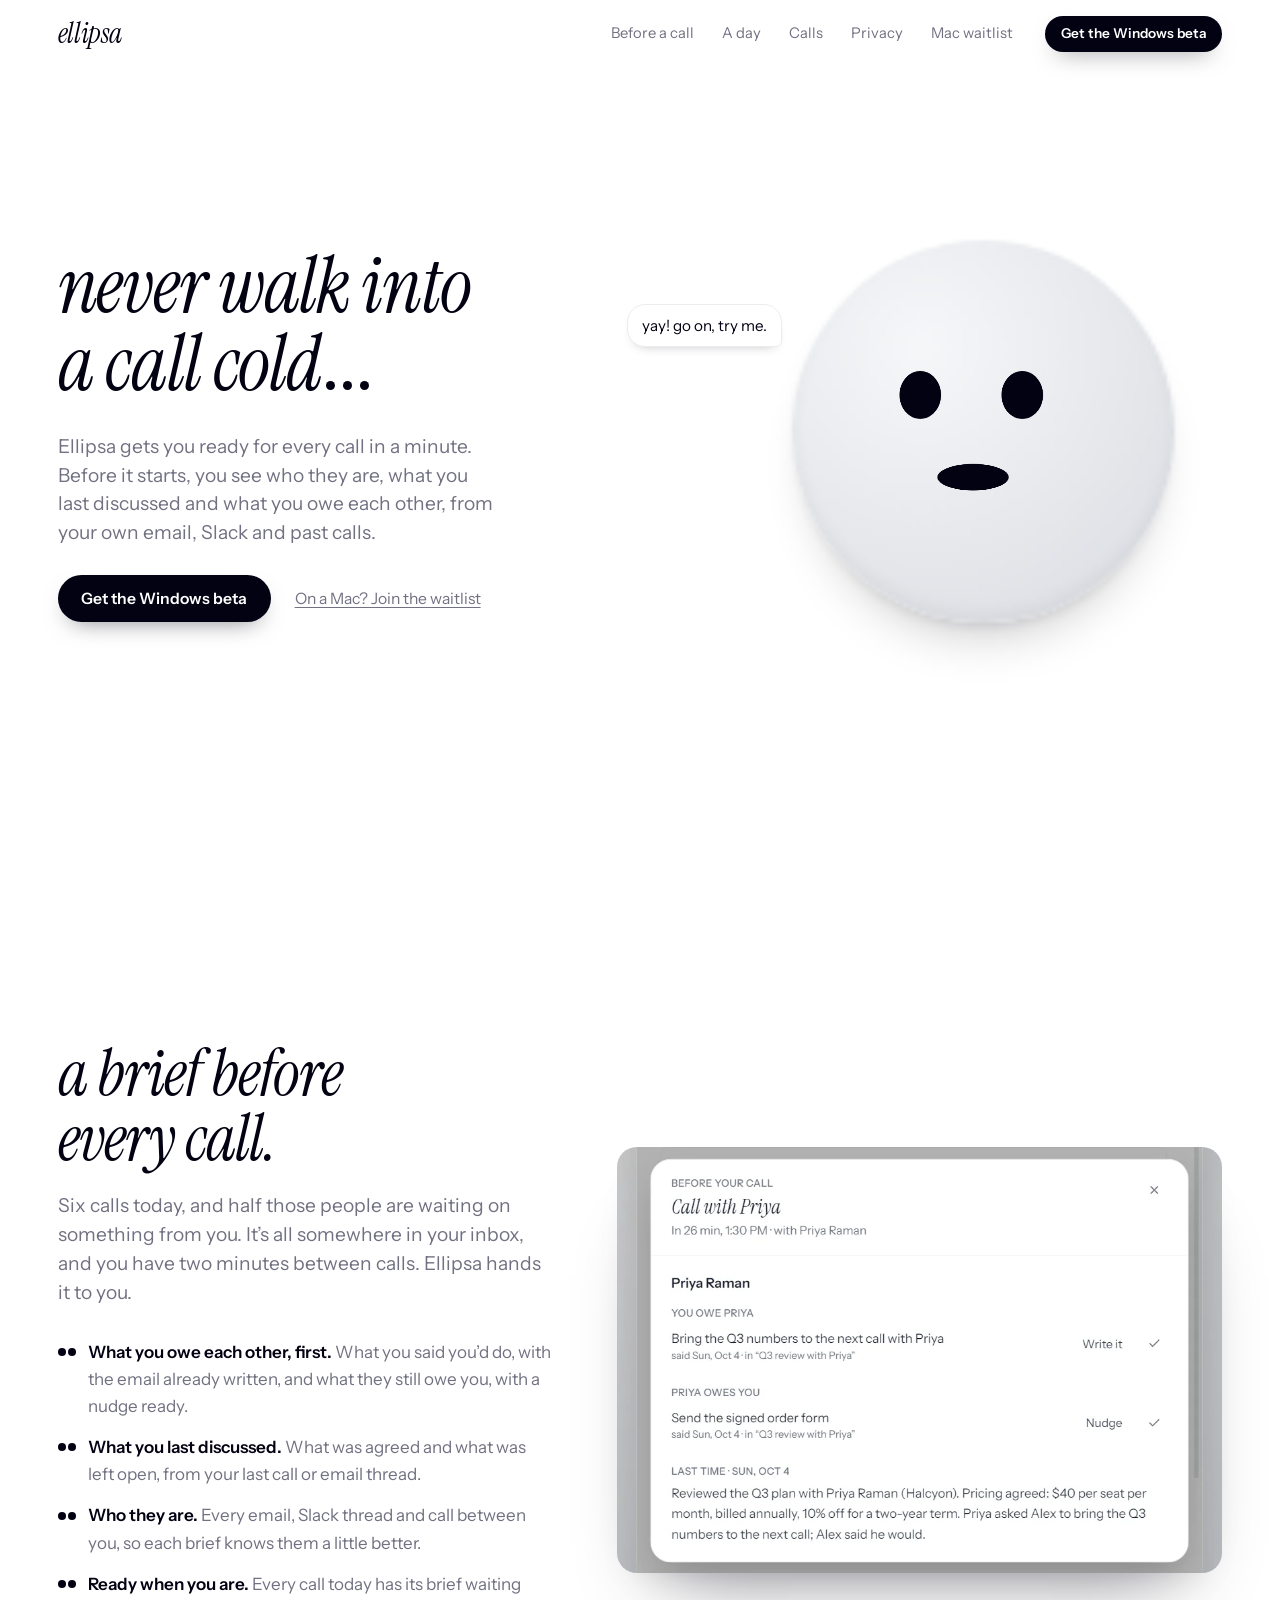
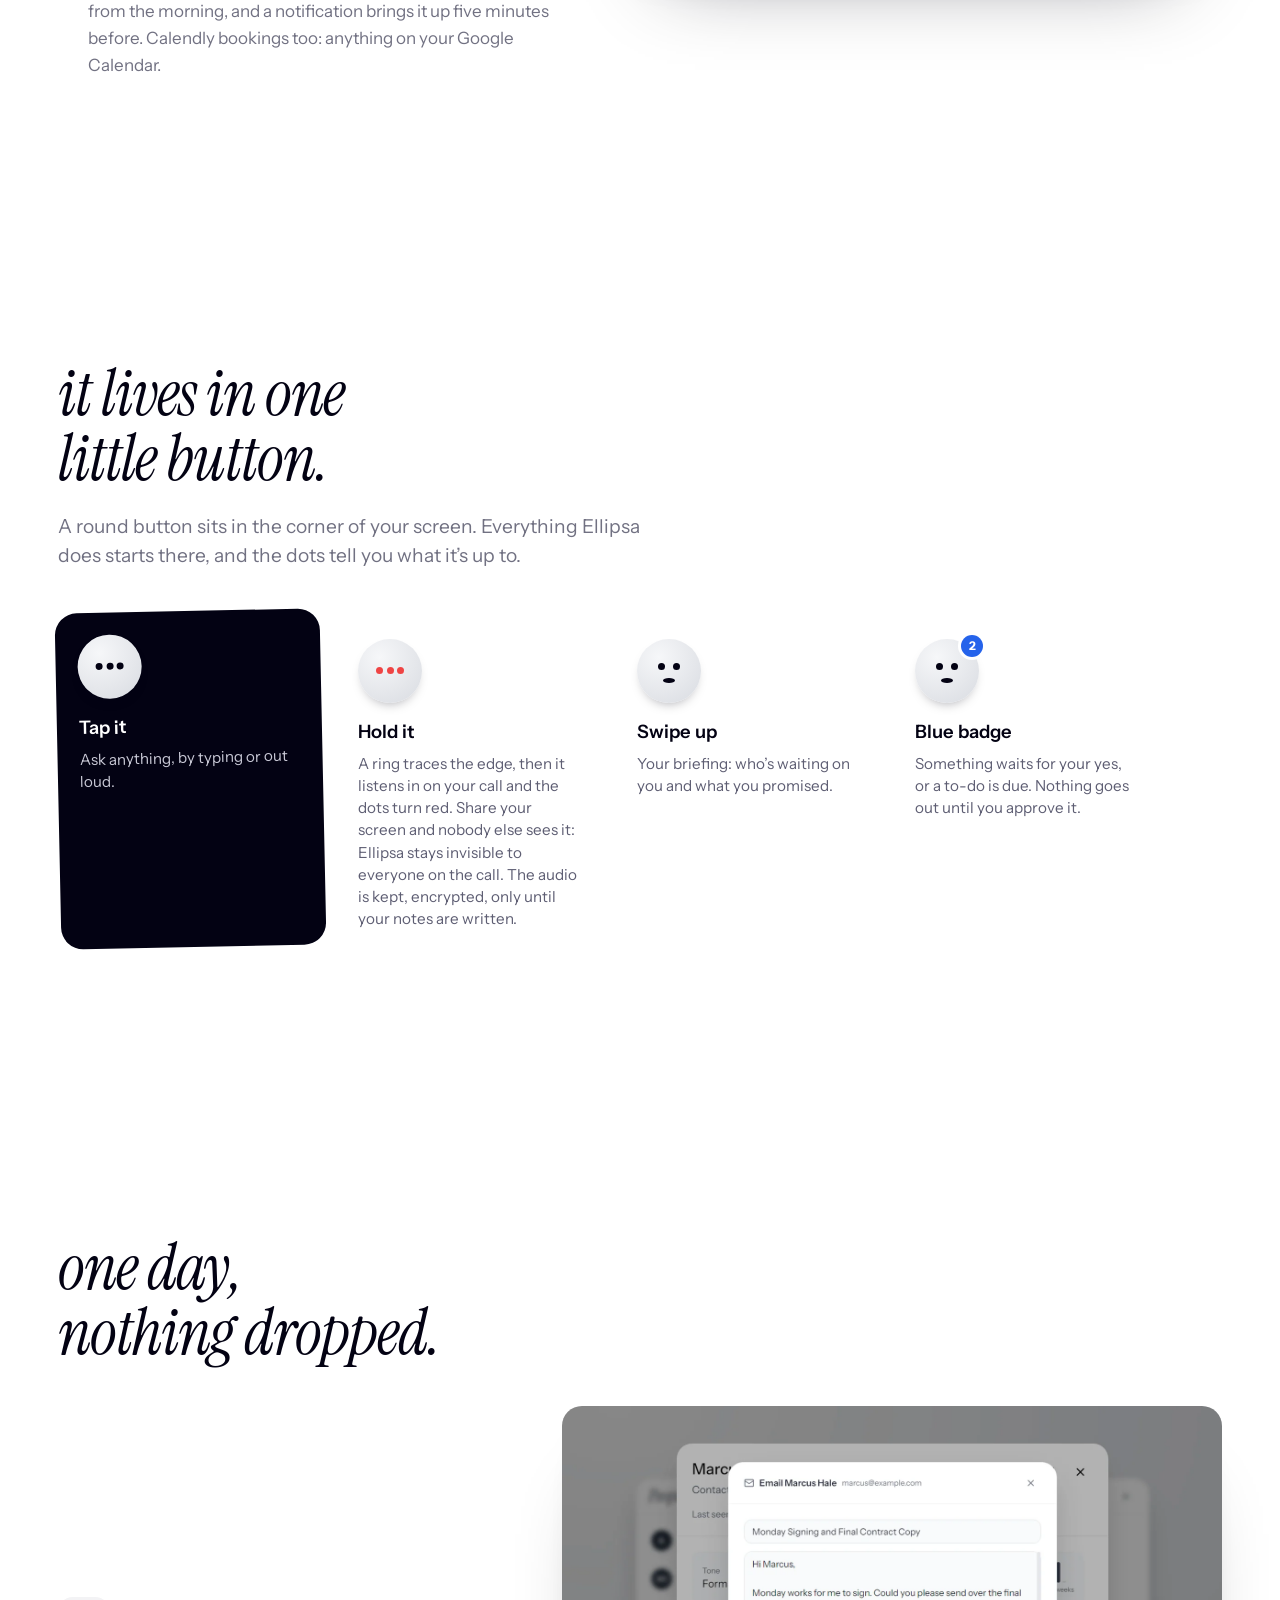
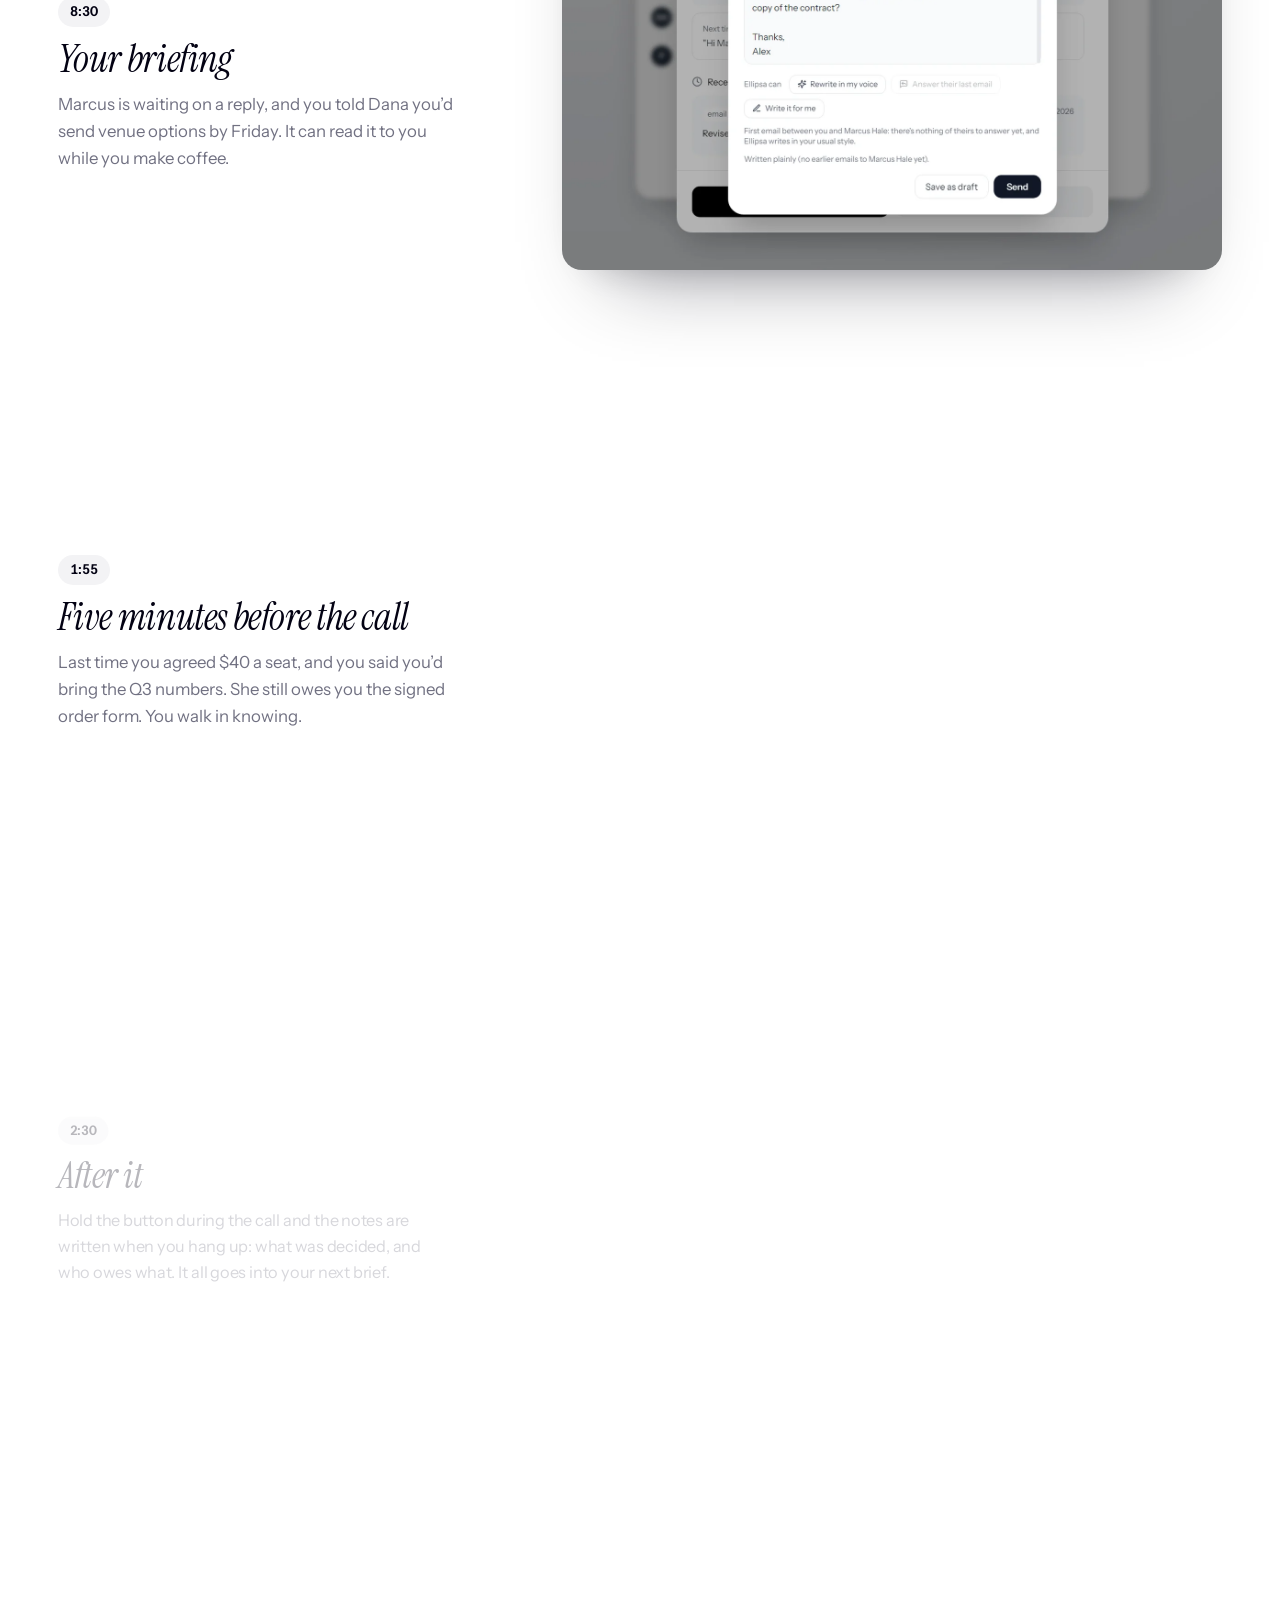
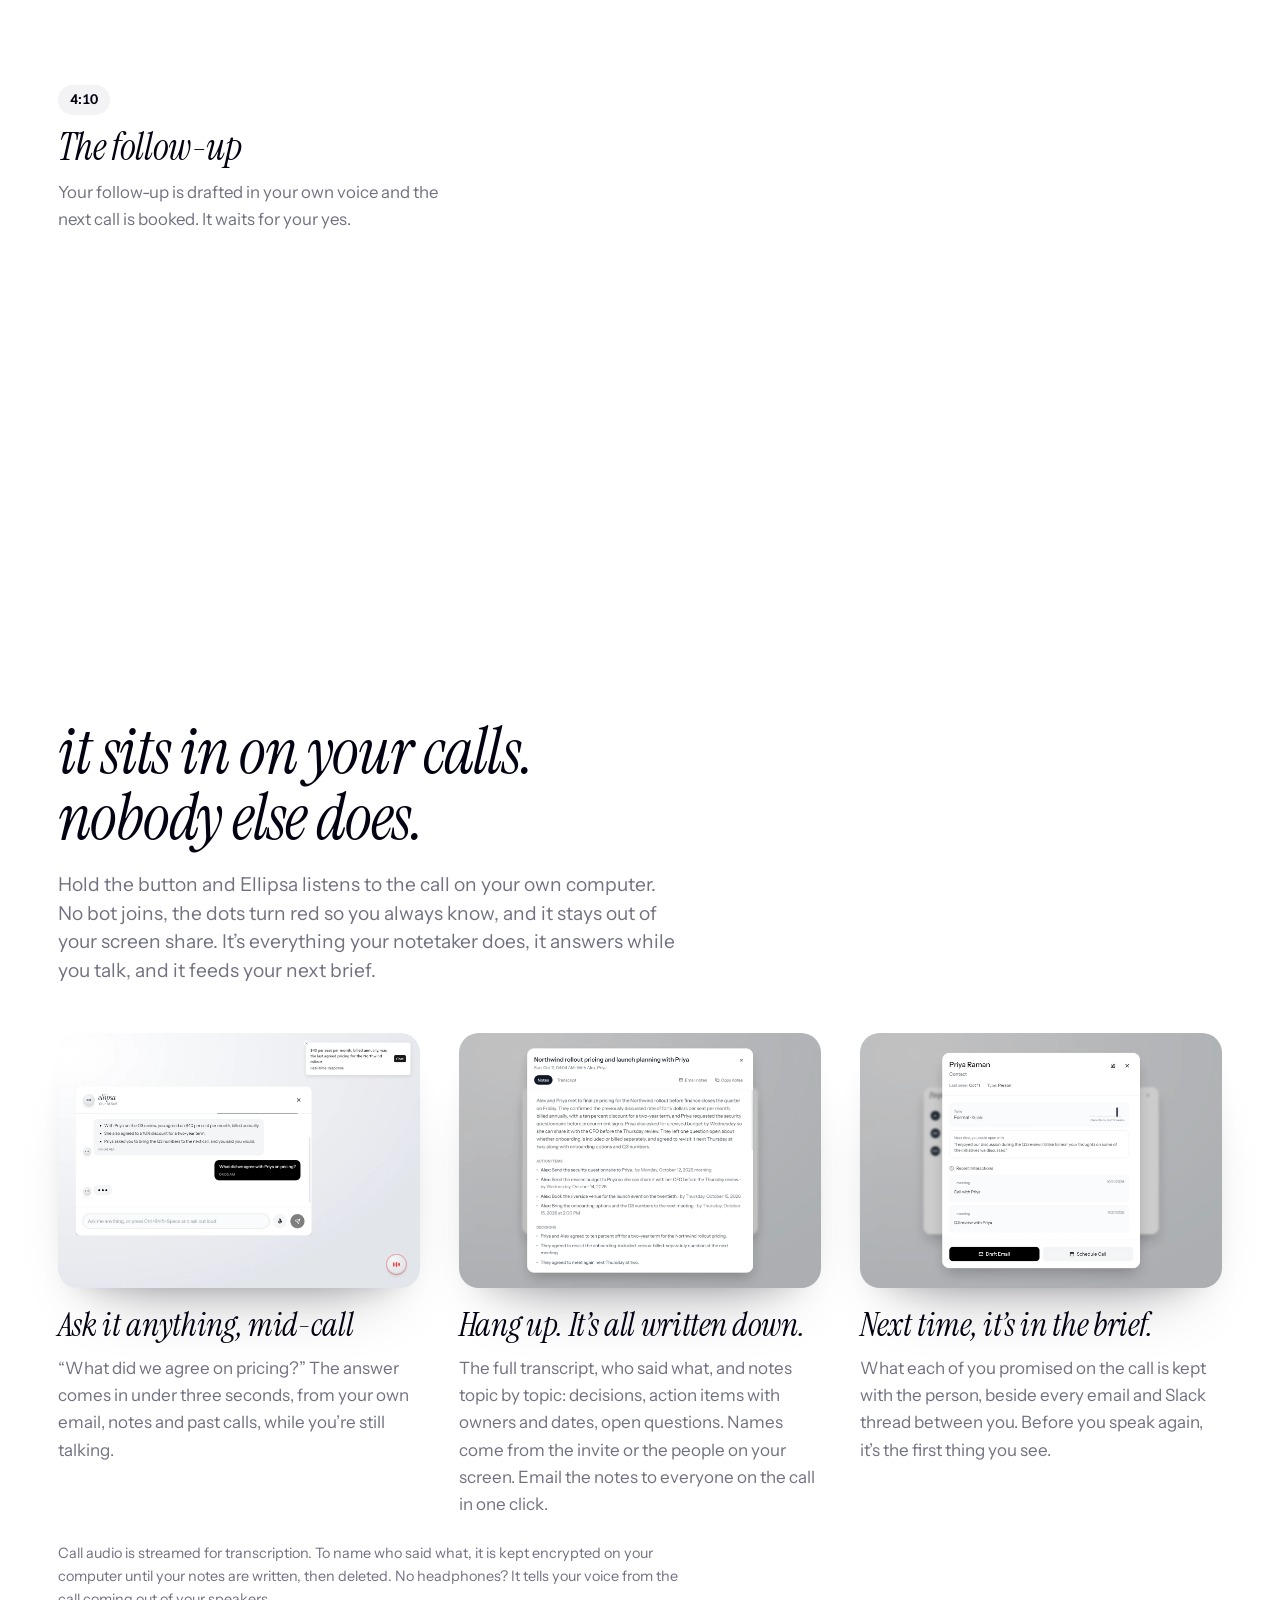
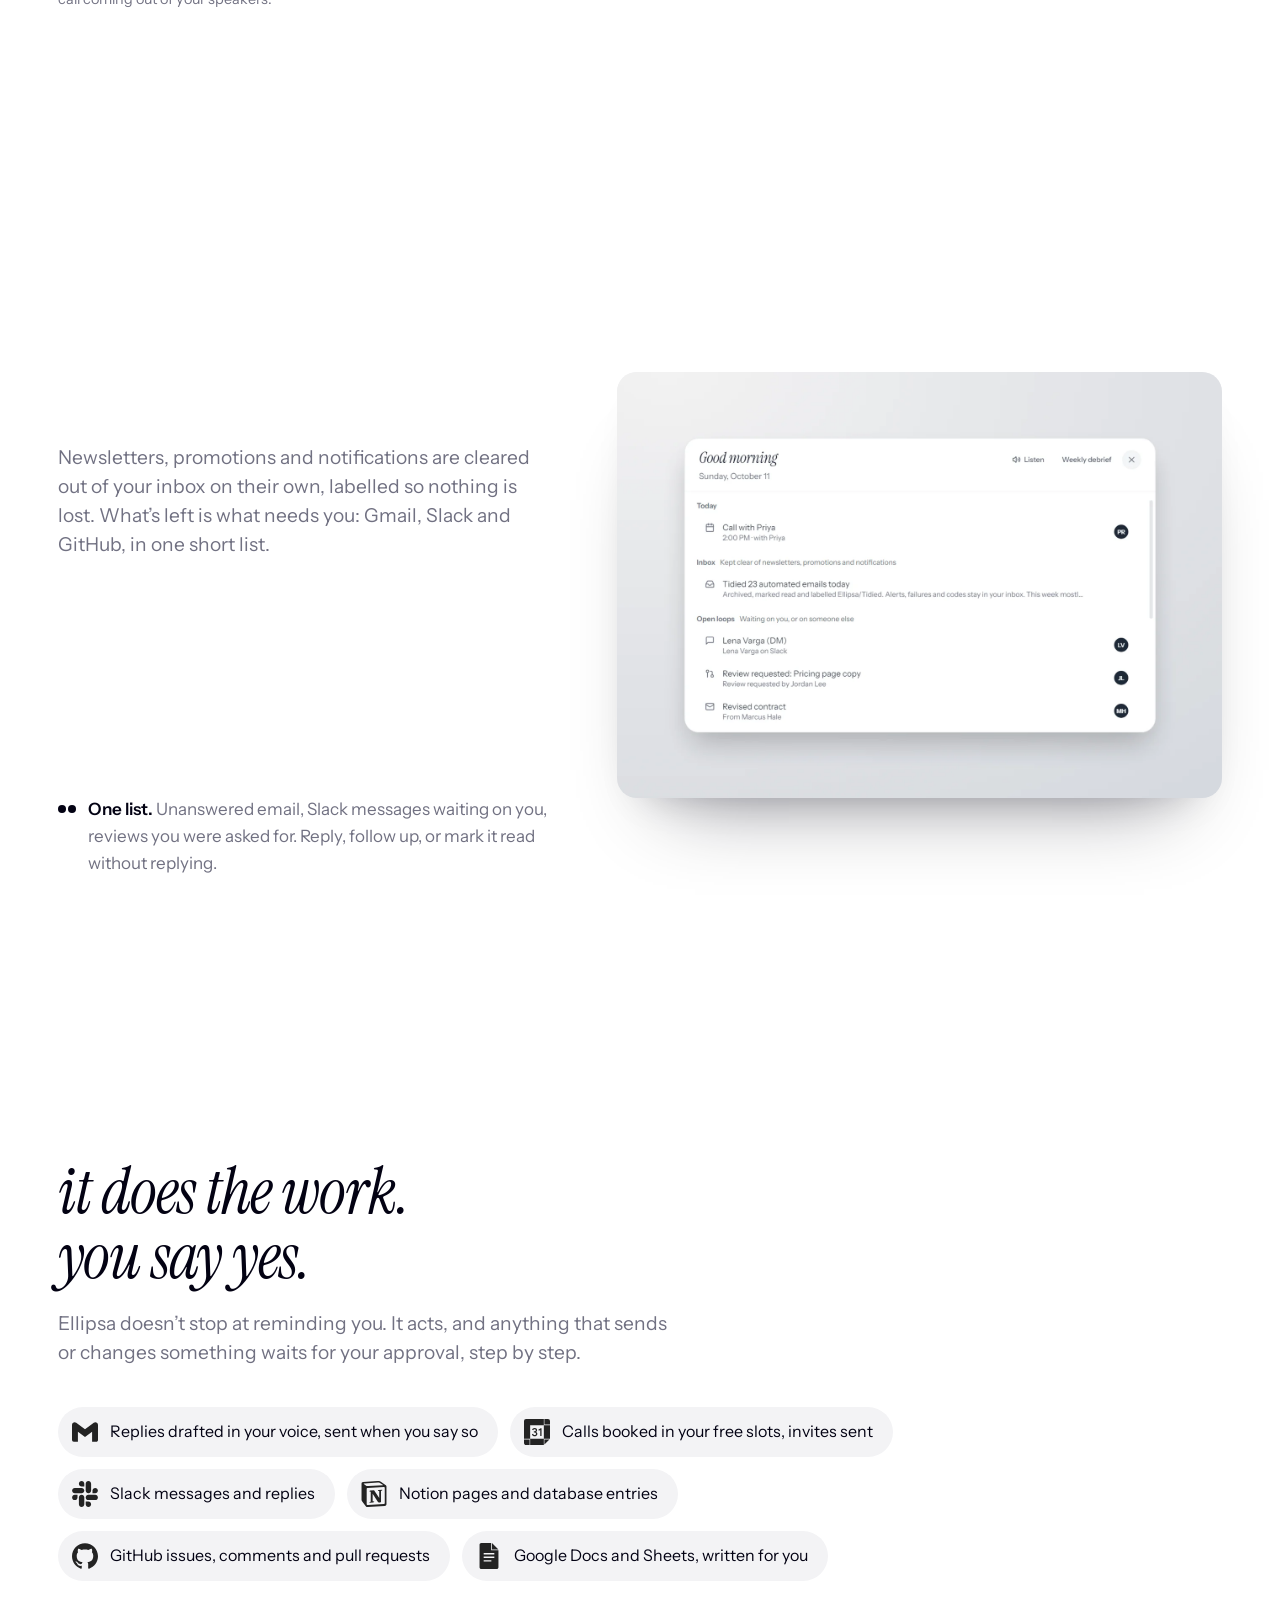
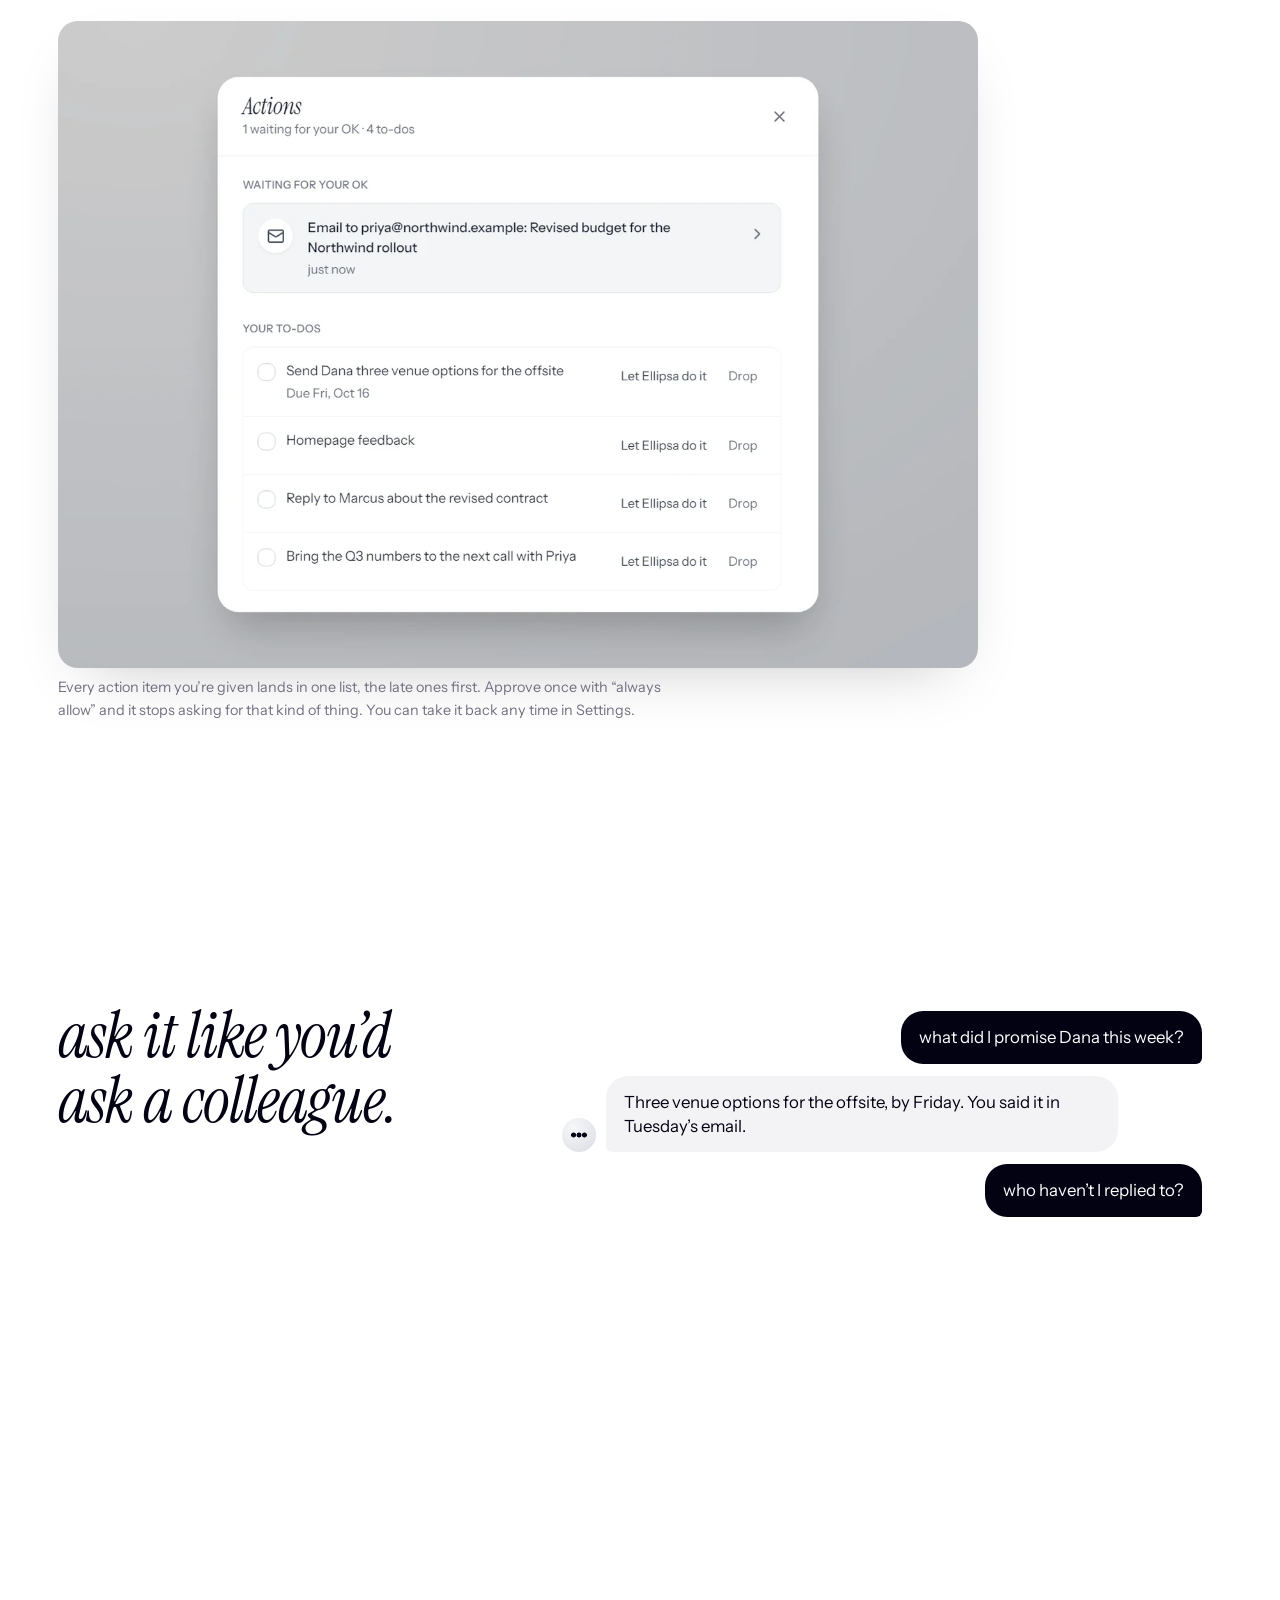
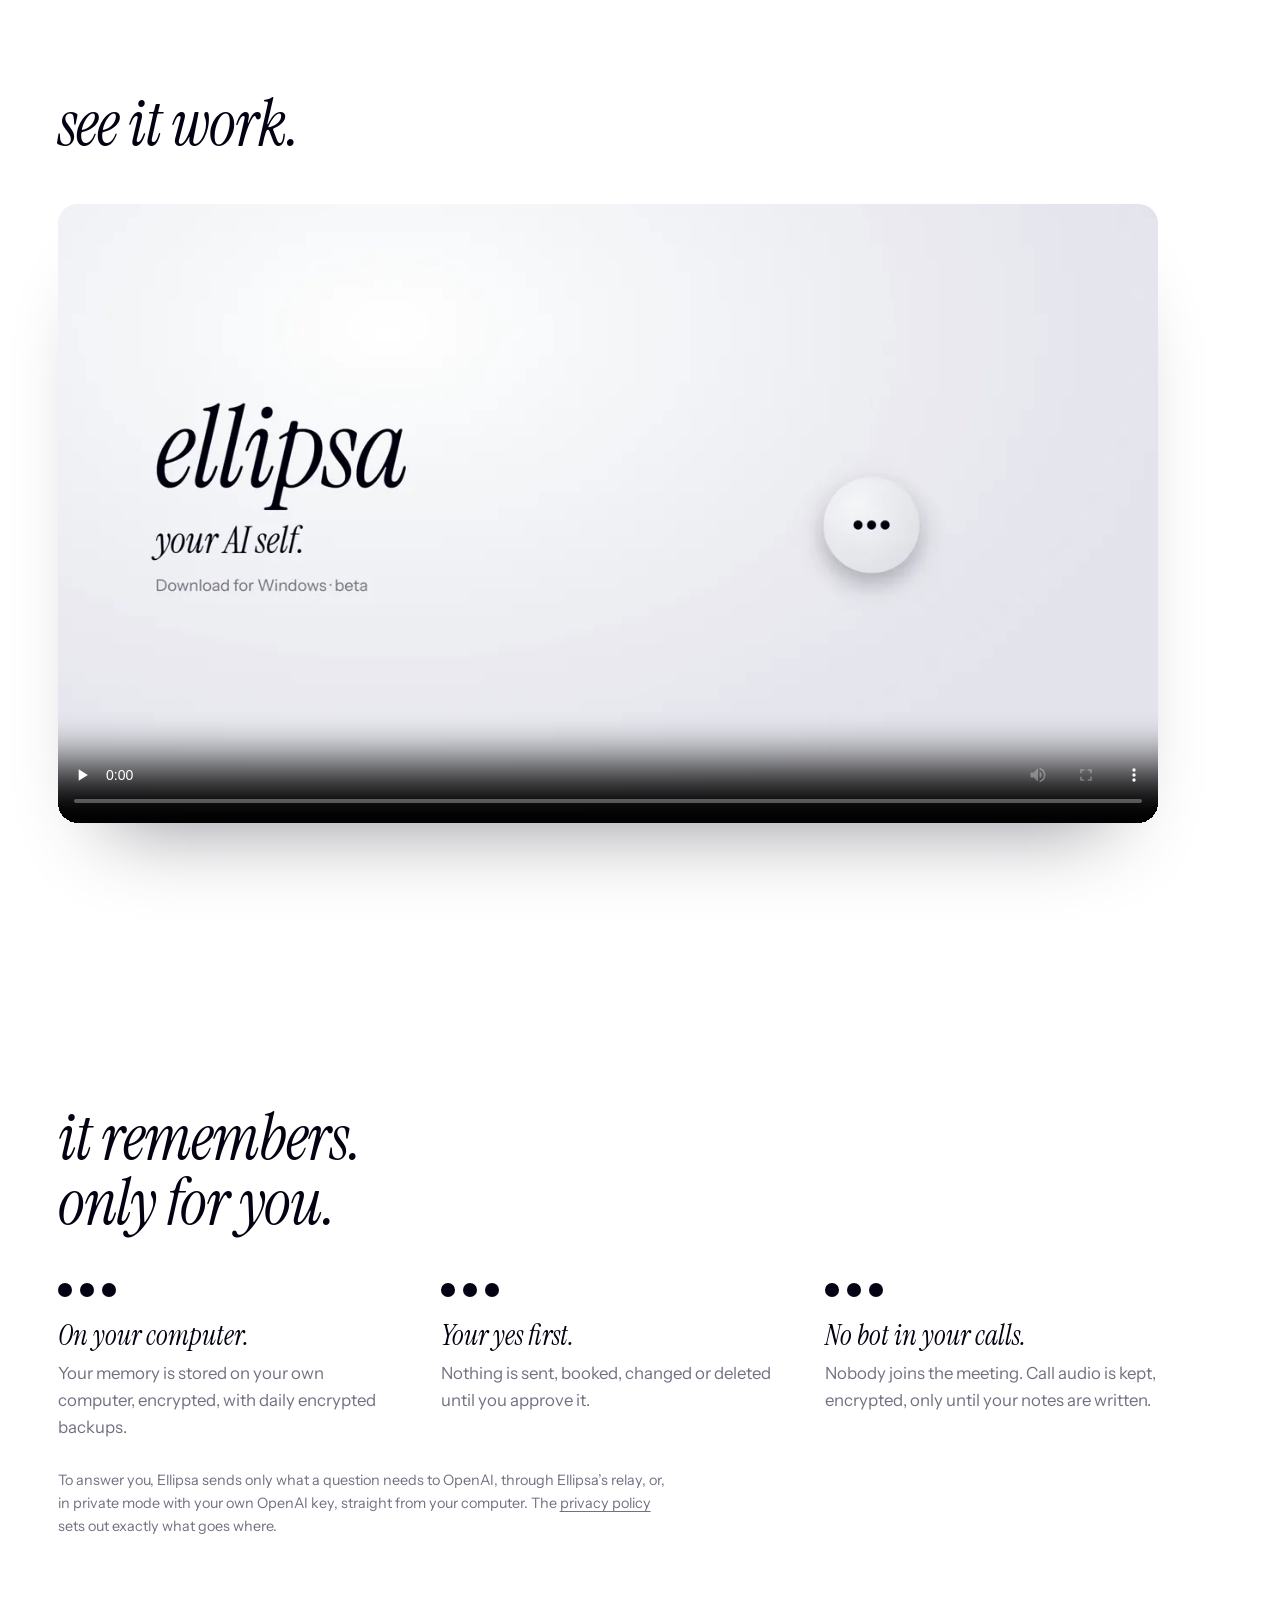
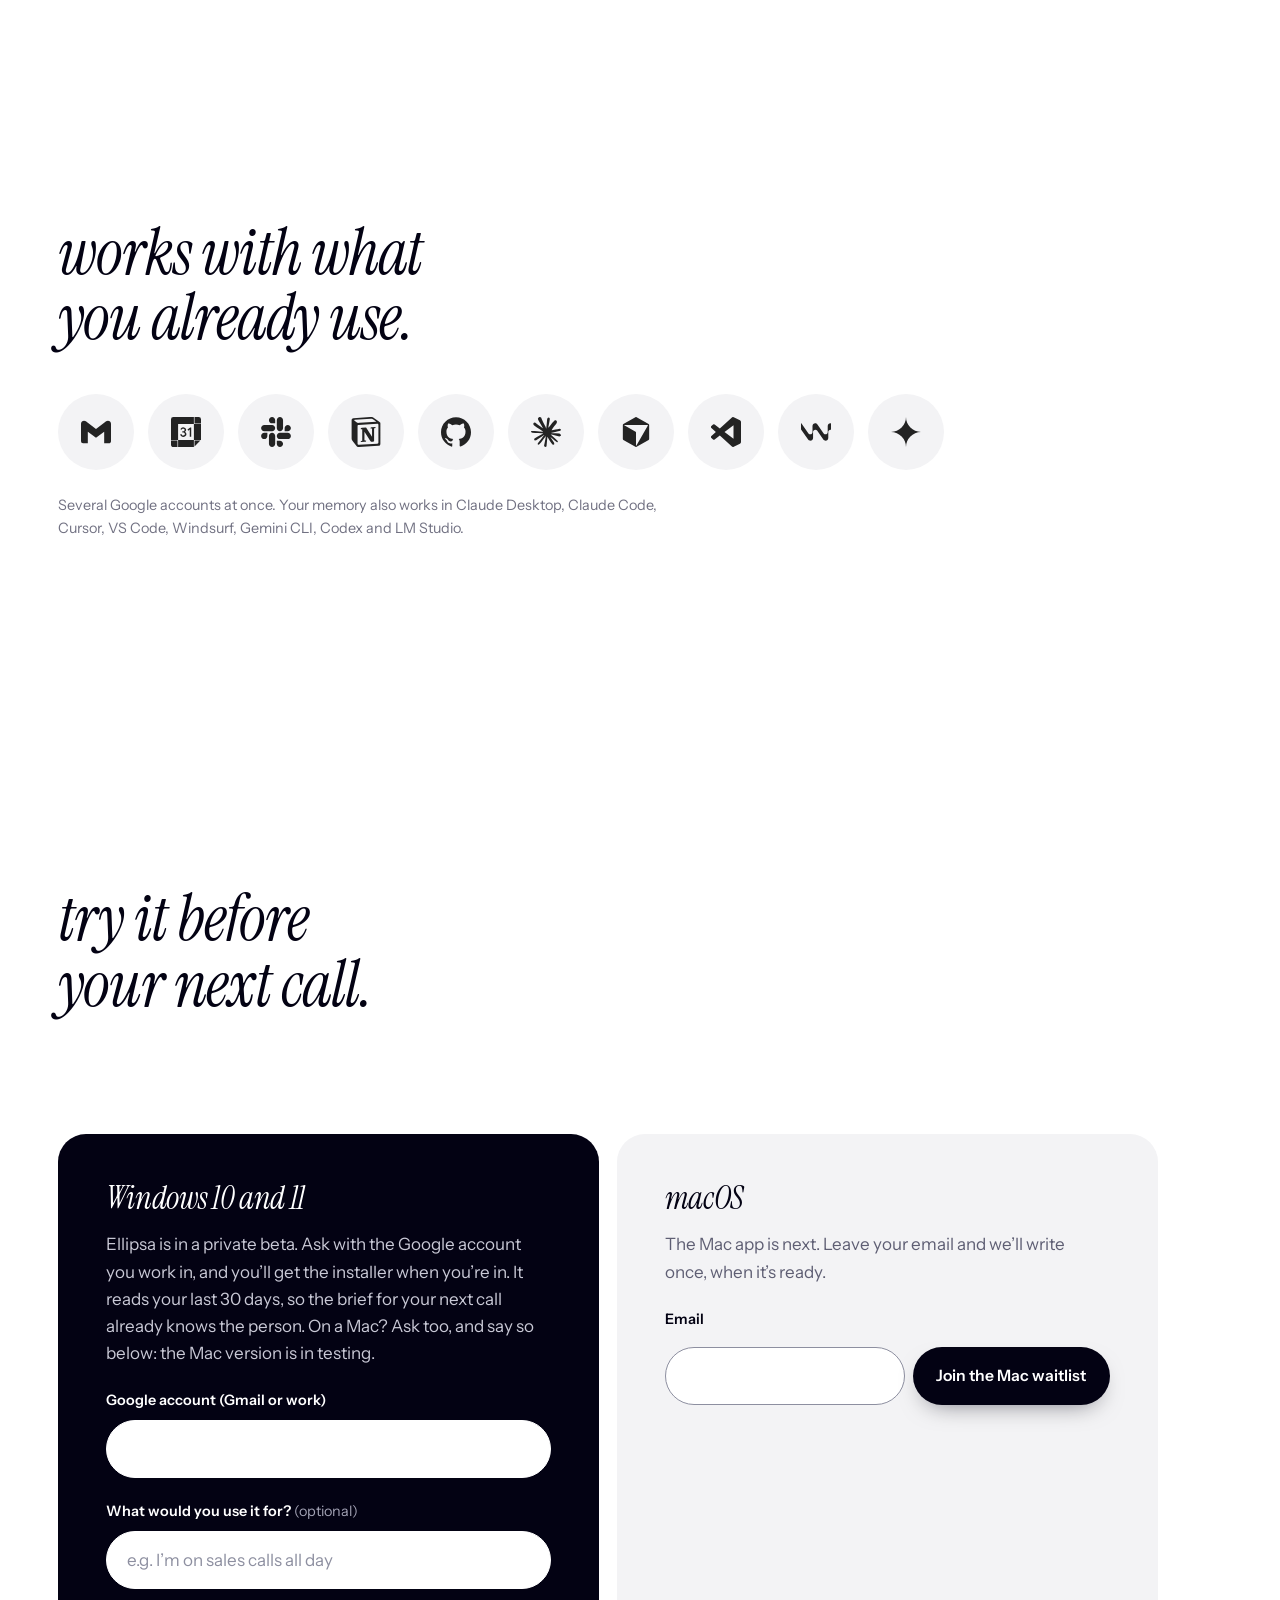
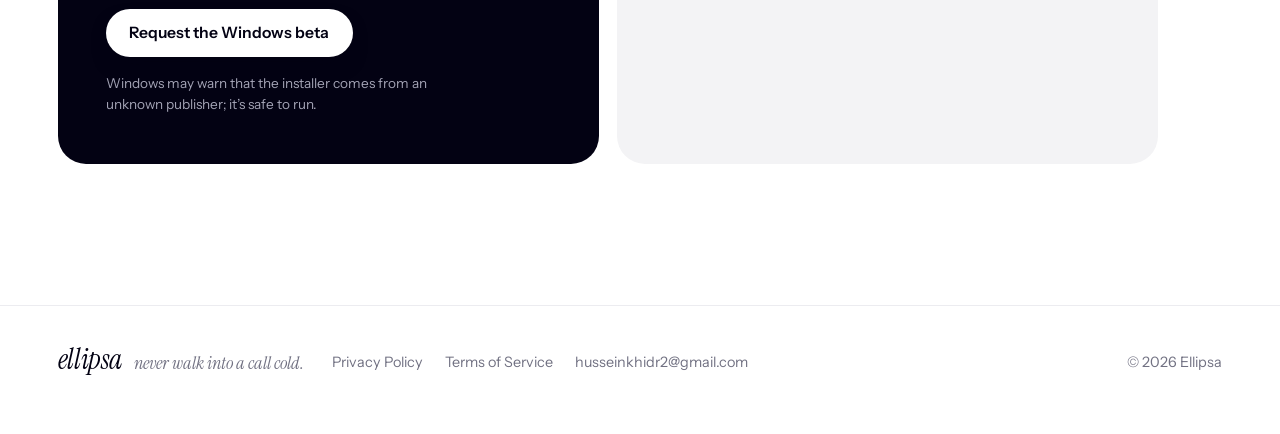
==== index.html @ 330ad6a6 "The button stays out of screen shares; answers in under three seconds Co-Authored-By: Claude Opus 5." ====
<!doctype html>
<html lang="en" class="no-js">
<head>
<meta charset="utf-8">
<meta name="viewport" content="width=device-width, initial-scale=1">
<title>ellipsa · never walk into a call cold</title>
<meta name="description" content="Ellipsa gets you ready for every call in a minute: who they are, what you last discussed and what you owe each other, from your own email, Slack and past calls. It runs on your computer, and no bot joins.">
<meta name="theme-color" content="#FFFFFF">
<link rel="icon" href="favicon.svg" type="image/svg+xml">
<link rel="preload" href="fonts/instrument-serif-italic.woff2" as="font" type="font/woff2" crossorigin>
<link rel="preload" href="fonts/instrument-sans-latin.woff2" as="font" type="font/woff2" crossorigin>
<link rel="stylesheet" href="site.css">
<script>document.documentElement.classList.remove("no-js")</script>
<script src="dots.js" defer></script>
<script src="stats.js" defer></script>
</head>
<body>
<a class="skip" href="#main">Skip to content</a>

<header class="bar">
  <a class="wordmark" href="./" aria-label="Ellipsa home">ellipsa</a>
  <nav aria-label="Sections">
    <a href="#brief">Before a call</a>
    <a href="#day">A day</a>
    <a href="#calls">Calls</a>
    <a href="#privacy">Privacy</a>
    <a href="#get">Mac waitlist</a>
  </nav>
  <a class="pill pill-small" href="#get">Get the Windows beta</a>
</header>

<!-- The mascot: one pebble with three dots, drawn by dots.js. It starts in the hero and becomes the corner button. -->
<div class="mascot" aria-hidden="true">
  <div class="pebble"><span class="badge">2</span></div>
  <div class="dot"></div><div class="dot"></div><div class="dot"></div>
  <p class="bubble"></p>
</div>

<main id="main">
  <section class="hero" data-mode="face">
    <div class="hero-copy">
      <h1>never walk into a call cold<span class="ellipsis" aria-hidden="true"><i></i><i></i><i></i></span><span class="sr">…</span></h1>
      <p class="lede">Ellipsa gets you ready for every call in a minute. Before it starts, you see who they are, what you last discussed and what you owe each other, from your own email, Slack and past calls.</p>
      <div class="actions">
        <a class="pill" href="#get">Get the Windows beta</a>
        <a class="quiet" href="#get">On a Mac? Join the waitlist</a>
      </div>
    </div>
    <div class="home" aria-hidden="true"></div>
  </section>

  <section id="brief" class="inbox brief" data-mode="list" aria-labelledby="brief-title">
    <div class="inbox-grid">
      <div>
        <h2 id="brief-title">a brief before every call.</h2>
        <p class="lede">Six calls today, and half those people are waiting on something from you. It’s all somewhere in your inbox, and you have two minutes between calls. Ellipsa hands it to you.</p>
        <ul class="inbox-facts">
          <li><strong>What you owe each other, first.</strong> What you said you’d do, with the email already written, and what they still owe you, with a nudge ready.</li>
          <li><strong>What you last discussed.</strong> What was agreed and what was left open, from your last call or email thread.</li>
          <li><strong>Who they are.</strong> Every email, Slack thread and call between you, so each brief knows them a little better.</li>
          <li><strong>Ready when you are.</strong> Every call today has its brief waiting from the morning, and a notification brings it up five minutes before. Calendly bookings too: anything on your Google Calendar.</li>
        </ul>
      </div>
      <figure class="inbox-shot"><img src="shots/brief.webp" alt="Ellipsa’s brief before a call with Priya: what you owe her, what she owes you, and what you agreed last time" width="900" height="633" loading="lazy"></figure>
    </div>
  </section>

  <section id="button" class="button-tour" data-mode="ellipsis" aria-labelledby="button-title">
    <h2 id="button-title">it lives in one little button.</h2>
    <p class="lede">A round button sits in the corner of your screen. Everything Ellipsa does starts there, and the dots tell you what it’s up to.</p>
    <div class="moods" role="tablist" aria-label="What the dots mean">
      <button role="tab" aria-selected="true" data-mood="ellipsis"><i class="mini" data-mood="ellipsis" aria-hidden="true"><b></b><b></b><b></b><em>2</em></i>Tap it<span>Ask anything, by typing or out loud.</span></button>
      <button role="tab" aria-selected="false" data-mood="listen"><i class="mini" data-mood="listen" aria-hidden="true"><b></b><b></b><b></b><em>2</em></i>Hold it<span>A ring traces the edge, then it listens in on your call and the dots turn red. Share your screen and nobody else sees it: Ellipsa stays invisible to everyone on the call. The audio is kept, encrypted, only until your notes are written.</span></button>
      <button role="tab" aria-selected="false" data-mood="list"><i class="mini" data-mood="list" aria-hidden="true"><b></b><b></b><b></b><em>2</em></i>Swipe up<span>Your briefing: who’s waiting on you and what you promised.</span></button>
      <button role="tab" aria-selected="false" data-mood="badge"><i class="mini" data-mood="badge" aria-hidden="true"><b></b><b></b><b></b><em>2</em></i>Blue badge<span>Something waits for your yes, or a to-do is due. Nothing goes out until you approve it.</span></button>
    </div>
  </section>

  <section id="day" class="day" aria-labelledby="day-title">
    <h2 id="day-title">one day, nothing dropped.</h2>
    <div class="day-grid">
      <ol class="moments">
        <li data-mode="list" data-shot="0"><img class="inline-shot" src="shots/m-briefing.webp" width="720" height="448" alt="Ellipsa’s morning briefing" loading="lazy"><time>8:30</time><h3>Your briefing</h3><p>Marcus is waiting on a reply, and you told Dana you’d send venue options by Friday. It can read it to you while you make coffee.</p></li>
        <li data-mode="face" data-shot="1"><img class="inline-shot" src="shots/m-brief.webp" width="720" height="544" alt="Ellipsa’s brief before a call with Priya" loading="lazy"><time>1:55</time><h3>Five minutes before the call</h3><p>Last time you agreed $40 a seat, and you said you’d bring the Q3 numbers. She still owes you the signed order form. You walk in knowing.</p></li>
        <li data-mode="listen" data-shot="2"><img class="inline-shot" src="shots/m-notes.webp" width="720" height="560" alt="Meeting notes Ellipsa wrote after the call" loading="lazy"><time>2:30</time><h3>After it</h3><p>Hold the button during the call and the notes are written when you hang up: what was decided, and who owes what. It all goes into your next brief.</p></li>
        <li data-mode="badge" data-shot="3"><img class="inline-shot" src="shots/m-draft.webp" width="720" height="706" alt="A follow-up drafted by Ellipsa" loading="lazy"><time>4:10</time><h3>The follow-up</h3><p>Your follow-up is drafted in your own voice and the next call is booked. It waits for your yes.</p></li>
      </ol>
      <figure class="stage">
        <div class="screen">
          <img src="shots/briefing.webp" alt="Ellipsa's morning briefing" data-shot="0" width="1440" height="1012" loading="lazy">
          <img src="shots/brief.webp" alt="Ellipsa’s brief before a call with Priya" data-shot="1" width="900" height="633" loading="lazy">
          <img src="shots/notes.webp" alt="Meeting notes Ellipsa wrote after the call" data-shot="2" width="1440" height="1012" loading="lazy">
          <img src="shots/draft.webp" alt="A follow-up drafted by Ellipsa" data-shot="3" width="1440" height="1012" loading="lazy">
        </div>
      </figure>
    </div>
  </section>

  <section id="calls" class="calls" data-mode="listen" aria-labelledby="calls-title">
    <h2 id="calls-title">it sits in on your calls. nobody else does.</h2>
    <p class="lede">Hold the button and Ellipsa listens to the call on your own computer. No bot joins, the dots turn red so you always know, and it stays out of your screen share. It’s everything your notetaker does, it answers while you talk, and it feeds your next brief.</p>
    <ol class="call-steps">
      <li>
        <figure><img src="shots/observe-live.webp" alt="Ellipsa answering a question in the middle of a call; its button shows red listening bars" width="1440" height="1012" loading="lazy"></figure>
        <h3>Ask it anything, mid-call</h3>
        <p>“What did we agree on pricing?” The answer comes in under three seconds, from your own email, notes and past calls, while you’re still talking.</p>
      </li>
      <li>
        <figure><img src="shots/notes.webp" alt="Meeting notes Ellipsa wrote after a call: a summary, action items with owners and dates, and decisions" width="1440" height="1012" loading="lazy"></figure>
        <h3>Hang up. It’s all written down.</h3>
        <p>The full transcript, who said what, and notes topic by topic: decisions, action items with owners and dates, open questions. Names come from the invite or the people on your screen. Email the notes to everyone on the call in one click.</p>
      </li>
      <li>
        <figure><img src="shots/person.webp" alt="A person card in Ellipsa: their recent calls and a suggested opener" width="1440" height="1012" loading="lazy"></figure>
        <h3>Next time, it’s in the brief.</h3>
        <p>What each of you promised on the call is kept with the person, beside every email and Slack thread between you. Before you speak again, it’s the first thing you see.</p>
      </li>
    </ol>
    <p class="fine">Call audio is streamed for transcription. To name who said what, it is kept encrypted on your computer until your notes are written, then deleted. No headphones? It tells your voice from the call coming out of your speakers.</p>
  </section>

  <section id="inbox" class="inbox" data-mode="happy" aria-labelledby="inbox-title">
    <div class="inbox-grid">
      <div>
        <h2 id="inbox-title">inbox zero, everywhere you talk.</h2>
        <p class="lede">Newsletters, promotions and notifications are cleared out of your inbox on their own, labelled so nothing is lost. What’s left is what needs you: Gmail, Slack and GitHub, in one short list.</p>
        <ul class="inbox-facts">
          <li><strong>Noise, gone.</strong> Archived and marked read within minutes, never deleted. One click puts it back.</li>
          <li><strong>Alerts stay.</strong> Failed builds, security alerts, sign-in codes and declined payments stay in your inbox.</li>
          <li><strong>People, never touched.</strong> Mail from a person always stays where it is.</li>
          <li><strong>One list.</strong> Unanswered email, Slack messages waiting on you, reviews you were asked for. Reply, follow up, or mark it read without replying.</li>
        </ul>
      </div>
      <figure class="inbox-shot"><img src="shots/inbox.webp" alt="Ellipsa's briefing showing the tidied inbox and what's waiting on you" width="1440" height="1012" loading="lazy"></figure>
    </div>
  </section>

  <section id="acts" class="acts" data-mode="badge" aria-labelledby="acts-title">
    <h2 id="acts-title">it does the work. you say yes.</h2>
    <p class="lede">Ellipsa doesn’t stop at reminding you. It acts, and anything that sends or changes something waits for your approval, step by step.</p>
    <ul class="act-list">
      <li><img src="logos/gmail.svg" alt="" width="28" height="28"><span>Replies drafted in your voice, sent when you say so</span></li>
      <li><img src="logos/googlecalendar.svg" alt="" width="28" height="28"><span>Calls booked in your free slots, invites sent</span></li>
      <li><img src="logos/slack.svg" alt="" width="28" height="28"><span>Slack messages and replies</span></li>
      <li><img src="logos/notion.svg" alt="" width="28" height="28"><span>Notion pages and database entries</span></li>
      <li><img src="logos/github.svg" alt="" width="28" height="28"><span>GitHub issues, comments and pull requests</span></li>
      <li><img src="logos/googledocs.svg" alt="" width="28" height="28"><span>Google Docs and Sheets, written for you</span></li>
    </ul>
    <figure class="acts-shot"><img src="shots/actions.webp" alt="Ellipsa's Actions: an email waiting for approval, and to-dos from a call" width="1440" height="1012" loading="lazy"></figure>
    <p class="fine">Every action item you’re given lands in one list, the late ones first. Approve once with “always allow” and it stops asking for that kind of thing. You can take it back any time in Settings.</p>
  </section>

  <section class="chat" data-mode="ellipsis" aria-labelledby="chat-title">
    <div class="chat-grid">
    <div><h2 id="chat-title">ask it like you’d ask a colleague.</h2></div>
    <div class="thread" aria-label="A conversation with Ellipsa">
      <p class="me">what did I promise Dana this week?</p>
      <p class="it">Three venue options for the offsite, by Friday. You said it in Tuesday’s email.</p>
      <p class="me">who haven’t I replied to?</p>
      <p class="it">Marcus, about the contract, for 9 days. And Priya’s Q3 question.</p>
      <p class="me">draft something to Marcus</p>
      <p class="it">Done, in your voice. It’s waiting for you to read before it sends.</p>
    </div>
    </div>
  </section>

  <section class="video" data-mode="face" aria-labelledby="video-title">
    <h2 id="video-title">see it work.</h2>
    <div class="player">
      <video src="shots/launch-film-ai-self.mp4" poster="shots/poster-ai-self.webp" controls playsinline preload="none" width="1280" height="720"></video>
    </div>
  </section>

  <section id="privacy" class="privacy" data-mode="face" aria-labelledby="privacy-title">
    <h2 id="privacy-title">it remembers. only for you.</h2>
    <ul class="facts">
      <li><strong>On your computer.</strong> Your memory is stored on your own computer, encrypted, with daily encrypted backups.</li>
      <li><strong>Your yes first.</strong> Nothing is sent, booked, changed or deleted until you approve it.</li>
      <li><strong>No bot in your calls.</strong> Nobody joins the meeting. Call audio is kept, encrypted, only until your notes are written.</li>
    </ul>
    <p class="fine">To answer you, Ellipsa sends only what a question needs to OpenAI, through Ellipsa’s relay, or, in private mode with your own OpenAI key, straight from your computer. The <a href="privacy.html">privacy policy</a> sets out exactly what goes where.</p>
  </section>

  <section class="apps" data-mode="ellipsis" aria-labelledby="apps-title">
    <h2 id="apps-title">works with what you already use.</h2>
    <ul class="logos" aria-label="Connected apps">
      <li><img src="logos/gmail.svg" alt="Gmail" width="32" height="32"></li>
      <li><img src="logos/googlecalendar.svg" alt="Google Calendar" width="32" height="32"></li>
      <li><img src="logos/slack.svg" alt="Slack" width="32" height="32"></li>
      <li><img src="logos/notion.svg" alt="Notion" width="32" height="32"></li>
      <li><img src="logos/github.svg" alt="GitHub" width="32" height="32"></li>
      <li><img src="logos/claude.svg" alt="Claude" width="32" height="32"></li>
      <li><img src="logos/cursor.svg" alt="Cursor" width="32" height="32"></li>
      <li><img src="logos/vscode.svg" alt="VS Code" width="32" height="32"></li>
      <li><img src="logos/windsurf.svg" alt="Windsurf" width="32" height="32"></li>
      <li><img src="logos/googlegemini.svg" alt="Gemini CLI" width="32" height="32"></li>
    </ul>
    <p class="fine">Several Google accounts at once. Your memory also works in Claude Desktop, Claude Code, Cursor, VS Code, Windsurf, Gemini CLI, Codex and LM Studio.</p>
  </section>

  <section id="get" class="get" data-mode="happy" aria-labelledby="get-title">
    <div class="get-head"><h2 id="get-title">try it before your next call.</h2><div class="home home-get" aria-hidden="true"></div></div>
    <div class="ways">
      <form id="beta" class="win" novalidate>
        <h3>Windows 10 and 11</h3>
        <p>Ellipsa is in a private beta. Ask with the Google account you work in, and you’ll get the installer when you’re in. It reads your last 30 days, so the brief for your next call already knows the person. On a Mac? Ask too, and say so below: the Mac version is in testing.</p>
        <label for="beta-email">Google account (Gmail or work)</label>
        <input id="beta-email" name="email" type="email" autocomplete="email" required aria-describedby="beta-msg">
        <input class="trap" name="website" tabindex="-1" autocomplete="off" aria-hidden="true">
        <label for="beta-note">What would you use it for? <span class="opt">(optional)</span></label>
        <input id="beta-note" name="note" type="text" maxlength="300" autocomplete="off" placeholder="e.g. I’m on sales calls all day">
        <button class="pill" type="submit">Request the Windows beta</button>
        <p id="beta-msg" class="msg" role="status"></p>
        <p class="fine">Windows may warn that the installer comes from an unknown publisher; it’s safe to run.</p>
      </form>
      <form id="mac" class="mac" novalidate>
        <h3>macOS</h3>
        <p>The Mac app is next. Leave your email and we’ll write once, when it’s ready.</p>
        <label for="email">Email</label>
        <div class="row">
          <input id="email" name="email" type="email" autocomplete="email" required aria-describedby="mac-msg">
          <input class="trap" name="website" tabindex="-1" autocomplete="off" aria-hidden="true">
          <button class="pill" type="submit">Join the Mac waitlist</button>
        </div>
        <p id="mac-msg" class="msg" role="status"></p>
      </form>
    </div>
  </section>

  <footer class="foot">
    <p class="foot-brand"><a class="wordmark" href="./">ellipsa</a> <span class="foot-tag">never walk into a call cold.</span></p>
    <nav aria-label="Legal"><a href="privacy.html">Privacy Policy</a><a href="terms.html">Terms of Service</a><a href="mailto:husseinkhidr2@gmail.com">husseinkhidr2@gmail.com</a></nav>
    <p class="fine">© 2026 Ellipsa</p>
  </footer>
</main>
</body>
</html>
---- site.css ----
@font-face { font-family: "Instrument Serif"; src: url(fonts/instrument-serif-italic.woff2) format("woff2"); font-style: italic; font-weight: 400; font-display: swap; }
@font-face { font-family: "Instrument Sans"; src: url(fonts/instrument-sans-latin.woff2) format("woff2"); font-weight: 400 700; font-display: swap; }

:root {
  color-scheme: light;
  --bg: #FFFFFF;
  --ink: #030213;
  --g100: #F3F3F5;
  --g200: #ECECF0;
  --pebble: #E5E7EB;
  --muted: #717182;
  --red: #EF4444;
  --blue: #2563EB;
  --bounce: cubic-bezier(0.34, 1.56, 0.64, 1);
  --ease-out: cubic-bezier(0.23, 1, 0.32, 1);
  --pad: clamp(16px, 4.5vw, 64px);
}

* { box-sizing: border-box; }
html { scroll-behavior: smooth; }
@media (prefers-reduced-motion: reduce) { html { scroll-behavior: auto; } }
body { margin: 0; background: var(--bg); color: var(--ink); font: 400 1.0625rem/1.6 "Instrument Sans", system-ui, sans-serif; -webkit-font-smoothing: antialiased; }
::selection { background: var(--ink); color: #fff; }
:focus-visible { outline: 2px solid var(--ink); outline-offset: 3px; border-radius: 6px; }
a { color: inherit; text-underline-offset: 0.2em; text-decoration-thickness: 1px; }
h1, h2 { font-family: "Instrument Serif", Georgia, serif; font-style: italic; font-weight: 400; letter-spacing: -0.015em; line-height: 1.02; margin: 0; text-wrap: balance; }
h3 { margin: 0; font-size: 1.15rem; font-weight: 600; letter-spacing: -0.01em; }
p { margin: 0; }
.sr { position: absolute; width: 1px; height: 1px; overflow: hidden; clip-path: inset(50%); white-space: nowrap; }
.skip { position: absolute; left: 12px; top: -60px; background: var(--ink); color: #fff; padding: 8px 14px; border-radius: 999px; z-index: 50; }
.skip:focus { top: 12px; }
.fine { color: var(--muted); font-size: 0.9rem; max-width: 62ch; }
.lede { font-size: clamp(1.08rem, 1.5vw, 1.3rem); color: var(--muted); max-width: 34ch; line-height: 1.5; }

/* Pills, like the app's controls, with a springy press */
.pill {
  display: inline-flex; align-items: center; justify-content: center; white-space: nowrap; gap: 8px;
  background: var(--ink); color: #fff; text-decoration: none; font: 600 0.98rem/1 "Instrument Sans", sans-serif;
  padding: 1em 1.5em; border: 0; border-radius: 999px; cursor: pointer;
  box-shadow: 0 10px 24px -12px rgba(3,2,19,0.55);
  transition: transform 380ms var(--bounce), box-shadow 200ms ease;
}
@media (hover: hover) and (pointer: fine) { .pill:hover { transform: translateY(-3px) scale(1.03); box-shadow: 0 16px 28px -14px rgba(3,2,19,0.6); } }
.pill:active { transform: scale(0.95); transition-duration: 120ms; }
.pill-small { font-size: 0.85rem; padding: 0.8em 1.15em; }
.pill[aria-busy="true"] { opacity: 0.7; cursor: progress; }
.quiet { color: var(--muted); font-size: 0.98rem; }
.quiet:hover { color: var(--ink); }

/* Top bar */
.bar { position: fixed; inset: 0 0 auto; z-index: 20; height: 68px; display: flex; align-items: center; gap: 32px; padding: 0 var(--pad);
  background: rgba(255,255,255,0.88); backdrop-filter: saturate(1.4) blur(14px); -webkit-backdrop-filter: saturate(1.4) blur(14px); }
@media (prefers-reduced-transparency: reduce) { .bar { background: #fff; backdrop-filter: none; } }
.wordmark { font: italic 400 1.75rem/1 "Instrument Serif", Georgia, serif; letter-spacing: -0.01em; text-decoration: none; color: var(--ink); }
.bar nav { display: flex; gap: 28px; margin-left: auto; font-size: 0.92rem; }
.bar nav a { color: var(--muted); text-decoration: none; transition: color 160ms ease; }
.bar nav a:hover { color: var(--ink); }
@media (max-width: 820px) { .bar nav { display: none; } .bar .pill-small { margin-left: auto; } }

/* The mascot layer, placed every frame by dots.js */
.mascot { position: fixed; inset: 0; z-index: 30; pointer-events: none; }
.pebble { position: absolute; left: 0; top: 0; width: 100px; height: 100px; border-radius: 50%; transform-origin: 0 0;
  background: radial-gradient(circle at 34% 28%, #F6F7F9, var(--pebble) 58%, #D8DBE1);
  box-shadow: 0 9px 16px -9px rgba(3,2,19,0.32), 0 2px 5px -3px rgba(3,2,19,0.2), inset 0 -2px 4px rgba(3,2,19,0.05);
  pointer-events: auto; cursor: pointer; will-change: transform; }
.dot { position: absolute; left: 0; top: 0; width: 100px; height: 100px; border-radius: 50%; background: var(--ink); transform-origin: 50% 50%; will-change: transform; transition: background-color 260ms ease; }
.dot.red { background: var(--red); }
.badge { position: absolute; top: -2%; right: -2%; width: 30%; height: 30%; border-radius: 50%; background: var(--blue); color: #fff;
  display: grid; place-items: center; font: 700 15px/1 "Instrument Sans", sans-serif; transform: scale(0); transition: transform 460ms var(--bounce); box-shadow: 0 0 0 4px #fff; }
.badge.on { transform: scale(1); }
.bubble { position: absolute; left: 0; top: 0; width: max-content; max-width: 16rem; background: #fff; color: var(--ink); border: 1px solid var(--g200); border-radius: 18px 18px 18px 6px;
  padding: 10px 14px; font-size: 0.95rem; line-height: 1.4; box-shadow: 0 6px 12px -8px rgba(3,2,19,0.3);
  opacity: 0; transform: scale(0.85) translateY(6px); transform-origin: 0 100%; transition: opacity 180ms ease, transform 460ms var(--bounce); }
.bubble.on { opacity: 1; transform: none; }
.bubble.left { border-radius: 18px 18px 6px 18px; transform-origin: 100% 100%; }

/* Sections */
main section { padding: clamp(80px, 11vw, 160px) var(--pad); }
.hero { min-height: 100svh; display: grid; grid-template-columns: minmax(0, 1.15fr) minmax(0, 0.85fr); align-items: center; gap: 48px; padding-top: 110px; }
.hero h1 { font-size: clamp(3rem, 6vw, 5.6rem); max-width: 13ch; }
.hero-copy { display: flex; flex-direction: column; gap: 28px; }
.actions { display: flex; gap: 24px; align-items: center; flex-wrap: wrap; }
.ellipsis { display: inline-flex; gap: 0.1em; margin-left: 0.05em; }
.ellipsis i { width: 0.12em; height: 0.12em; border-radius: 50%; background: var(--ink); display: inline-block; visibility: hidden; }
.ellipsis.left i { visibility: visible; animation: type 1.25s var(--ease-out) infinite; }
.ellipsis.left i:nth-child(2) { animation-delay: 0.14s; }
.ellipsis.left i:nth-child(3) { animation-delay: 0.28s; }
@keyframes type { 0%, 55%, 100% { transform: none; } 22% { transform: translateY(-0.16em); } }
.no-js .ellipsis i { visibility: visible; }
.home { width: min(380px, 30vw); aspect-ratio: 1; justify-self: center; }
@media (max-width: 820px) {
  .hero { grid-template-columns: 1fr; gap: 24px; padding-top: 92px; align-content: start; min-height: 0; }
  .home { order: -1; width: 150px; justify-self: start; margin-top: 4px; }
  .hero h1 { font-size: clamp(2.7rem, 11vw, 3.6rem); }
}

.button-tour h2, .day h2, .calls h2, .inbox h2, .acts h2, .chat h2, .video h2, .privacy h2, .apps h2, .get h2 { font-size: clamp(2.4rem, 5vw, 4.4rem); max-width: 16ch; }

/* What the dots mean */
.button-tour .lede { margin-top: 20px; max-width: 46ch; }
.moods { display: grid; grid-template-columns: repeat(4, minmax(0, 1fr)); gap: 14px; margin-top: 48px; max-width: 1100px; }
.moods button { text-align: left; font: 600 1.15rem/1.2 "Instrument Sans", sans-serif; color: var(--ink); background: transparent; border: 0; border-radius: 22px; padding: 22px 22px 24px;
  display: flex; flex-direction: column; gap: 10px; cursor: pointer; transition: transform 460ms var(--bounce), background 200ms ease, color 200ms ease; }
.moods button span { font-weight: 400; font-size: 0.95rem; line-height: 1.45; color: #5E5E73; transition: color 200ms ease; }
.moods button[aria-selected="true"] { background: var(--ink); color: #fff; box-shadow: none; transform: translateY(-6px) rotate(-1.2deg); }
.mini { position: relative; width: 64px; height: 64px; border-radius: 50%; margin-bottom: 8px; display: block;
  background: radial-gradient(circle at 34% 28%, #F6F7F9, var(--pebble) 58%, #D8DBE1); box-shadow: 0 6px 12px -6px rgba(3,2,19,0.35); }
.mini b { position: absolute; top: 28px; width: 7px; height: 7px; border-radius: 50%; background: var(--ink); }
.mini b:nth-child(1) { left: 18px; } .mini b:nth-child(2) { left: 28.5px; } .mini b:nth-child(3) { left: 39px; }
.mini em { display: none; }
.mini[data-mood="badge"] em { display: block; }
.mini em { position: absolute; top: -4px; right: -4px; width: 22px; height: 22px; border-radius: 50%; background: var(--blue); color: #fff; font: 700 12px/22px "Instrument Sans", sans-serif; text-align: center; font-style: normal; box-shadow: 0 0 0 3px #fff; }
.mini[data-mood="ellipsis"] b { animation: type 1.1s var(--ease-out) infinite; }
.mini[data-mood="ellipsis"] b:nth-child(2) { animation-delay: 0.13s; } .mini[data-mood="ellipsis"] b:nth-child(3) { animation-delay: 0.26s; }
.mini[data-mood="listen"] b { background: var(--red); border-radius: 4px; animation: level 0.9s ease-in-out infinite; }
.mini[data-mood="listen"] b:nth-child(2) { animation-delay: -0.3s; } .mini[data-mood="listen"] b:nth-child(3) { animation-delay: -0.6s; }
@keyframes level { 0%, 100% { transform: scaleY(1); } 50% { transform: scaleY(2.6); } }
.mini[data-mood="list"] b:nth-child(1), .mini[data-mood="list"] b:nth-child(2) { top: 24px; animation: read 3s ease-in-out infinite; }
.mini[data-mood="list"] b:nth-child(1) { left: 21px; } .mini[data-mood="list"] b:nth-child(2) { left: 36px; }
.mini[data-mood="list"] b:nth-child(3) { top: 39px; left: 26px; width: 12px; height: 5px; }
@keyframes read { 0%, 100% { transform: translate(-2px, 3px); } 50% { transform: translate(3px, 3px); } }
.mini[data-mood="badge"] b:nth-child(1) { top: 24px; left: 21px; } .mini[data-mood="badge"] b:nth-child(2) { top: 24px; left: 36px; }
.mini[data-mood="badge"] b:nth-child(3) { top: 39px; left: 26px; width: 12px; height: 5px; }
.mini[data-mood="badge"] em { animation: pop 2.4s var(--bounce) infinite; }
@keyframes pop { 0%, 60%, 100% { transform: scale(1); } 75% { transform: scale(1.25); } 85% { transform: scale(0.95); } }
.moods button[aria-selected="true"] span { color: #C9C9D6; }
@media (hover: hover) and (pointer: fine) { .moods button:hover { transform: translateY(-4px); } .moods button[aria-selected="true"]:hover { transform: translateY(-8px) rotate(-1.2deg); } }
.moods button:active { transform: scale(0.97); transition-duration: 120ms; }
@media (max-width: 900px) { .moods { grid-template-columns: repeat(2, minmax(0, 1fr)); } }
@media (max-width: 480px) { .moods { grid-template-columns: 1fr; } }

/* A day: moments on the left, the real app on a sticky stage */
.day-grid { display: grid; grid-template-columns: minmax(0, 0.8fr) minmax(0, 1.2fr); gap: clamp(32px, 5vw, 80px); margin-top: 40px; align-items: start; }
.moments { list-style: none; margin: 0; padding: 0; }
.moments li { min-height: 62vh; display: flex; flex-direction: column; justify-content: center; gap: 12px; opacity: 0.28; transform: scale(0.97); transform-origin: left center;
  transition: opacity 300ms ease, transform 560ms var(--bounce); }
.moments li.on { opacity: 1; transform: none; }
.moments time { display: inline-flex; align-self: flex-start; font: 600 0.85rem/1 "Instrument Sans", sans-serif; background: var(--g100); padding: 8px 12px; border-radius: 999px; font-variant-numeric: tabular-nums; }
.moments h3 { font: italic 400 clamp(1.9rem, 3vw, 2.6rem)/1.05 "Instrument Serif", Georgia, serif; }
.moments p { color: var(--muted); max-width: 36ch; font-size: 1.05rem; }
.stage { position: sticky; top: 15vh; margin: 0; }
.screen { position: relative; aspect-ratio: 64 / 45; border-radius: 20px; background: var(--g100); overflow: hidden;
  box-shadow: 0 50px 80px -50px rgba(3,2,19,0.45), 0 20px 40px -30px rgba(3,2,19,0.25); }
.screen img { position: absolute; inset: 0; width: 100%; height: 100%; object-fit: cover; object-position: center; opacity: 0; transform: scale(0.96) translateY(14px);
  transition: opacity 260ms ease, transform 640ms var(--bounce); }
.screen img.on { opacity: 1; transform: none; }
.stage figcaption { color: var(--muted); font-size: 0.85rem; margin-top: 14px; }
.inline-shot { display: none; }
@media (max-width: 900px) {
  .day-grid { grid-template-columns: 1fr; margin-top: 24px; }
  .stage { display: none; }
  .moments li { min-height: 0; padding: 28px 0; opacity: 1; transform: none; }
  .inline-shot { display: block; width: 100%; height: auto; border-radius: 18px; margin-bottom: 8px; background: var(--g100);
    box-shadow: 0 30px 50px -36px rgba(3,2,19,0.5), 0 10px 20px -16px rgba(3,2,19,0.3); }
}

/* Calls: observe mode */
.calls .lede, .acts .lede { margin-top: 20px; max-width: 48ch; }
.acts-shot { margin: 40px 0 8px; max-width: 920px; border-radius: 20px; overflow: hidden; background: var(--g100); box-shadow: 0 24px 60px -30px rgba(3, 2, 19, 0.25); }
.acts-shot img { width: 100%; height: auto; display: block; }
.call-steps { list-style: none; padding: 0; margin: 48px 0 24px; display: grid; grid-template-columns: repeat(3, minmax(0, 1fr)); gap: clamp(20px, 3vw, 40px); max-width: 1200px; counter-reset: step; }
.call-steps li { display: flex; flex-direction: column; gap: 12px; }
.call-steps figure { margin: 0 0 8px; border-radius: 20px; overflow: hidden; background: var(--g100); aspect-ratio: 64 / 45;
  box-shadow: 0 40px 70px -46px rgba(3,2,19,0.45), 0 16px 30px -24px rgba(3,2,19,0.25); }
.call-steps img { width: 100%; height: 100%; object-fit: cover; display: block; }
.call-steps h3 { font: italic 400 clamp(1.7rem, 2.6vw, 2.2rem)/1.05 "Instrument Serif", Georgia, serif; }
.call-steps p { color: var(--muted); max-width: 42ch; }
@media (max-width: 820px) { .call-steps { grid-template-columns: 1fr; } }

/* Inbox zero */
.inbox-grid { display: grid; grid-template-columns: minmax(0, 0.9fr) minmax(0, 1.1fr); gap: clamp(32px, 5vw, 80px); align-items: center; max-width: 1240px; }
.inbox .lede { margin-top: 20px; max-width: 44ch; }
.inbox-facts { list-style: none; padding: 0; margin: 32px 0 0; display: flex; flex-direction: column; gap: 14px; }
.inbox-facts li { color: var(--muted); padding-left: 30px; position: relative; max-width: 46ch; }
.inbox-facts li::before { content: ""; position: absolute; left: 0; top: 0.55em; width: 8px; height: 8px; border-radius: 50%; background: var(--ink); box-shadow: 10px 0 0 var(--ink); }
.inbox-facts strong { color: var(--ink); font-weight: 600; }
.inbox-shot { margin: 0; border-radius: 20px; overflow: hidden; background: var(--g100); aspect-ratio: 64 / 45; box-shadow: 0 50px 80px -50px rgba(3,2,19,0.45), 0 20px 40px -30px rgba(3,2,19,0.25); }
.inbox-shot img { width: 100%; height: 100%; object-fit: cover; display: block; }
@media (max-width: 900px) { .inbox-grid { grid-template-columns: 1fr; } }

/* It acts */
.act-list { list-style: none; padding: 0; margin: 40px 0 24px; display: flex; flex-wrap: wrap; gap: 12px; max-width: 1000px; }
.act-list li { display: inline-flex; align-items: center; gap: 12px; background: var(--g100); border-radius: 999px; padding: 12px 20px 12px 14px; font-size: 1rem;
  transition: transform 460ms var(--bounce); }
.act-list img { width: 26px; height: 26px; filter: brightness(0); opacity: 0.86; }
@media (hover: hover) and (pointer: fine) { .act-list li:hover { transform: translateY(-4px) rotate(-1deg); } }

/* Ask it */
.chat-grid { display: grid; grid-template-columns: minmax(0, 0.8fr) minmax(0, 1.2fr); gap: clamp(32px, 5vw, 80px); align-items: start; }
.chat-grid .fine { margin-top: 20px; }
@media (max-width: 900px) { .chat-grid { grid-template-columns: 1fr; } }
.thread { display: flex; flex-direction: column; gap: 12px; max-width: 640px; padding-top: 8px; }
.thread .it { position: relative; margin-left: 44px; }
.thread .it::before { content: ""; position: absolute; left: -44px; bottom: 0; width: 34px; height: 34px; border-radius: 50%;
  background: radial-gradient(circle at 34% 50%, var(--ink) 2.2px, transparent 2.8px), radial-gradient(circle at 50% 50%, var(--ink) 2.2px, transparent 2.8px), radial-gradient(circle at 66% 50%, var(--ink) 2.2px, transparent 2.8px), radial-gradient(circle at 34% 28%, #F6F7F9, var(--pebble) 60%, #D8DBE1); }
.thread .typing { display: inline-flex; gap: 5px; padding: 16px 18px; }
.thread .typing i { width: 7px; height: 7px; border-radius: 50%; background: var(--ink); animation: type 1s var(--ease-out) infinite; }
.thread .typing i:nth-child(2) { animation-delay: 0.12s; } .thread .typing i:nth-child(3) { animation-delay: 0.24s; }
.thread p { max-width: 80%; padding: 14px 18px; font-size: 1.05rem; line-height: 1.45; border-radius: 22px; transform-origin: left bottom;
  opacity: 0; transform: scale(0.8) translateY(10px); transition: opacity 200ms ease, transform 600ms var(--bounce); }
.thread p.in { opacity: 1; transform: none; }
.thread .me { align-self: flex-end; background: var(--ink); color: #fff; border-bottom-right-radius: 6px; transform-origin: right bottom; }
.thread .it { align-self: flex-start; background: var(--g100); border-bottom-left-radius: 6px; }


/* The recording */
.player { margin-top: 48px; max-width: 1100px; border-radius: 20px; overflow: hidden; background: var(--g100);
  box-shadow: 0 50px 80px -50px rgba(3,2,19,0.45); }
.player video { display: block; width: 100%; height: auto; }
.video[hidden] { display: none; }

/* Privacy: three promises, each under the brand's three dots */
.facts { list-style: none; padding: 0; margin: 48px 0 28px; display: grid; grid-template-columns: repeat(3, minmax(0, 1fr)); gap: clamp(24px, 4vw, 56px); max-width: 1100px; }
.facts li { color: var(--muted); font-size: 1.05rem; position: relative; padding-top: 38px; }
.facts li::before { content: ""; position: absolute; top: 0; left: 0; width: 14px; height: 14px; border-radius: 50%; background: var(--ink); box-shadow: 22px 0 0 var(--ink), 44px 0 0 var(--ink); }
.facts strong { display: block; color: var(--ink); font: italic 400 1.75rem/1.1 "Instrument Serif", Georgia, serif; margin-bottom: 8px; }
@media (max-width: 760px) { .facts { grid-template-columns: 1fr; } }

/* Apps sit in pebbles */
.logos { list-style: none; padding: 0; margin: 44px 0 24px; display: flex; flex-wrap: wrap; gap: 14px; max-width: 900px; }
.logos li { width: 76px; height: 76px; border-radius: 50%; background: var(--g100); display: grid; place-items: center; transition: transform 480ms var(--bounce), background 200ms ease; }
.logos img { width: 30px; height: 30px; filter: brightness(0); opacity: 0.86; }
@media (hover: hover) and (pointer: fine) { .logos li:hover { transform: translateY(-8px) rotate(-6deg); background: var(--g200); } }
@media (max-width: 480px) { .logos li { width: 60px; height: 60px; } .logos img { width: 24px; height: 24px; } }

/* Get it */
.get-head { display: grid; grid-template-columns: minmax(0, 1fr) auto; align-items: center; gap: 32px; max-width: 1100px; }
.home-get { width: min(260px, 22vw); }
@media (max-width: 820px) { .get-head { grid-template-columns: 1fr; } .home-get { order: -1; width: 120px; justify-self: start; } }
.ways { display: grid; grid-template-columns: 1fr 1fr; gap: 18px; margin-top: 52px; max-width: 1100px; }
.ways > * { border-radius: 28px; padding: clamp(28px, 4vw, 48px); display: flex; flex-direction: column; gap: 16px; align-items: flex-start; }
.ways h3 { font: italic 400 2rem/1.05 "Instrument Serif", Georgia, serif; }
.win { background: var(--ink); color: #fff; }
.win p { color: #C9C9D6; max-width: 40ch; }
.win .fine { color: #A3A3B5; font-size: 0.85rem; }
.win .pill { background: #fff; color: var(--ink); }
.win :focus-visible { outline-color: #fff; }
.win label { font-size: 0.9rem; font-weight: 600; margin: 6px 0 -8px; color: #fff; }
.win label .opt { font-weight: 400; color: #A3A3B5; }
.win input[type="email"], .win input[type="text"] { width: 100%; font: inherit; color: var(--ink); background: #fff; border: 1px solid #fff; border-radius: 999px; padding: 0.85em 1.2em; caret-color: var(--ink); }
.win input::placeholder { color: #8D8FA0; }
.win input:focus { outline: 2px solid #fff; outline-offset: 2px; }
.win input[aria-invalid="true"] { box-shadow: inset 0 0 0 2px #F87171; }
.win .pill { margin-top: 4px; }
.win .msg { color: #C9C9D6; margin-top: -6px; }
.win .msg:empty { display: none; }
.win .msg.ok { color: #86EFAC; }
.win .msg.err { color: #FCA5A5; }
.mac { background: var(--g100); }
.mac > p:not(.msg) { color: #5E5E73; max-width: 40ch; }
.mac label { font-size: 0.9rem; font-weight: 600; margin-top: 6px; }
.mac .row { display: flex; gap: 8px; width: 100%; flex-wrap: wrap; }
.mac input[type="email"] { flex: 1 1 13rem; min-width: 0; font: inherit; color: var(--ink); background: #fff; border: 1px solid #8D8FA0; border-radius: 999px; padding: 0.85em 1.2em; caret-color: var(--ink); }
.mac input[type="email"]:focus { outline: 2px solid var(--ink); outline-offset: 1px; border-color: transparent; }
.mac input[aria-invalid="true"] { border-color: var(--ink); box-shadow: inset 0 0 0 1px var(--ink); }
.trap { position: absolute; left: -9999px; width: 1px; height: 1px; opacity: 0; }
.msg { min-height: 1.4em; font-size: 0.92rem; color: #5E5E73; }
.msg.ok { color: #15803D; font-weight: 600; }
.msg.err { color: #B91C1C; font-weight: 600; }
@media (max-width: 820px) { .ways { grid-template-columns: 1fr; } }

.foot { display: flex; align-items: center; gap: 28px; flex-wrap: wrap; padding: 40px var(--pad) 56px; border-top: 1px solid var(--g200); }
.foot nav { display: flex; gap: 22px; flex-wrap: wrap; font-size: 0.9rem; color: var(--muted); }
.foot nav a { text-decoration: none; }
.foot nav a:hover { color: var(--ink); }
.foot .fine { margin-left: auto; }
.foot-brand { display: flex; align-items: baseline; gap: 12px; margin: 0; }
.foot-tag { font-family: "Instrument Serif", Georgia, serif; font-style: italic; font-size: 1.15rem; color: var(--muted); }

/* Things that pop in once, with a bounce */
.pop { opacity: 0; transform: translateY(18px) scale(0.98); transition: opacity 300ms ease, transform 720ms var(--bounce); }
.pop.in { opacity: 1; transform: none; }
@media (prefers-reduced-motion: reduce) {
  .pop, .moments li, .screen img, .thread p, .moods button, .logos li, .pill { transition-duration: 1ms !important; }
  .pop, .thread p { opacity: 1; transform: none; }
  .moments li { opacity: 1; transform: none; }
  .ellipsis.left i, .mini b, .mini em, .thread .typing i { animation: none !important; }
  .mini[data-mood="badge"] em { transform: scale(1); }
}
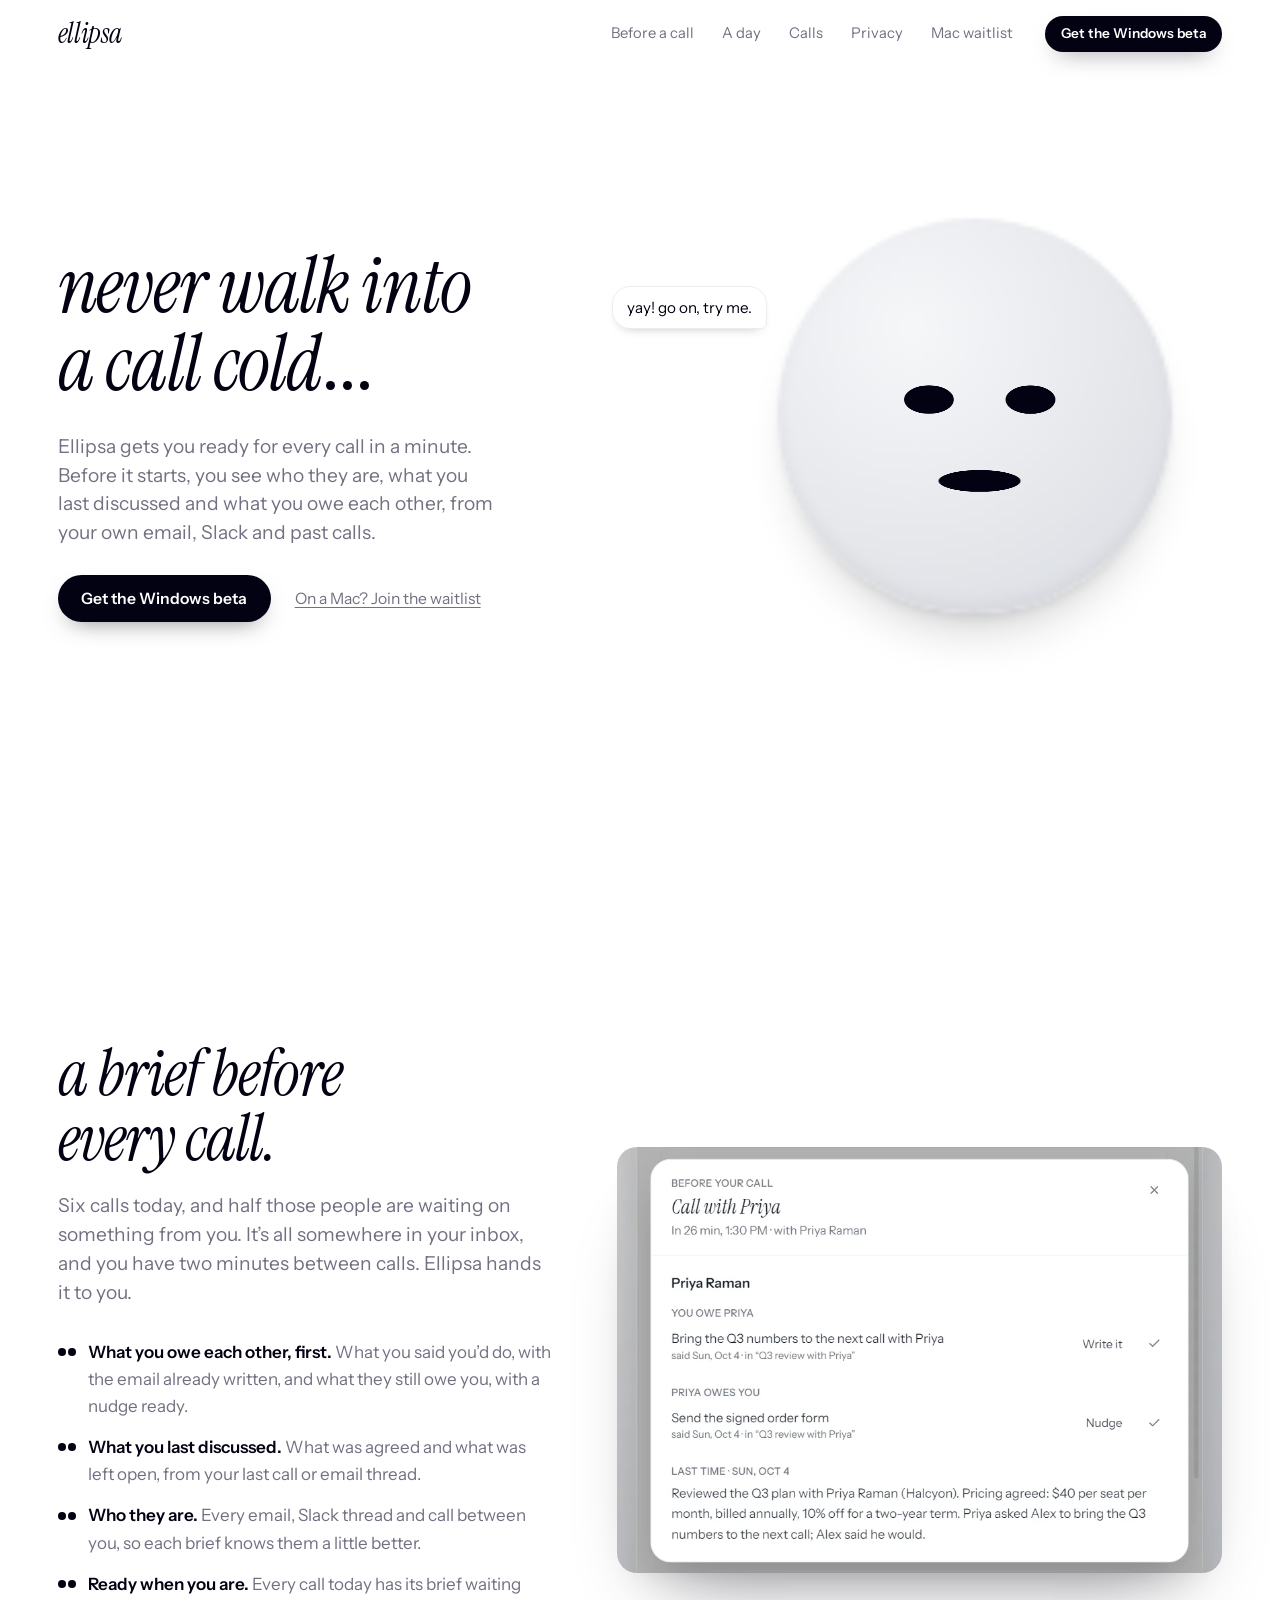
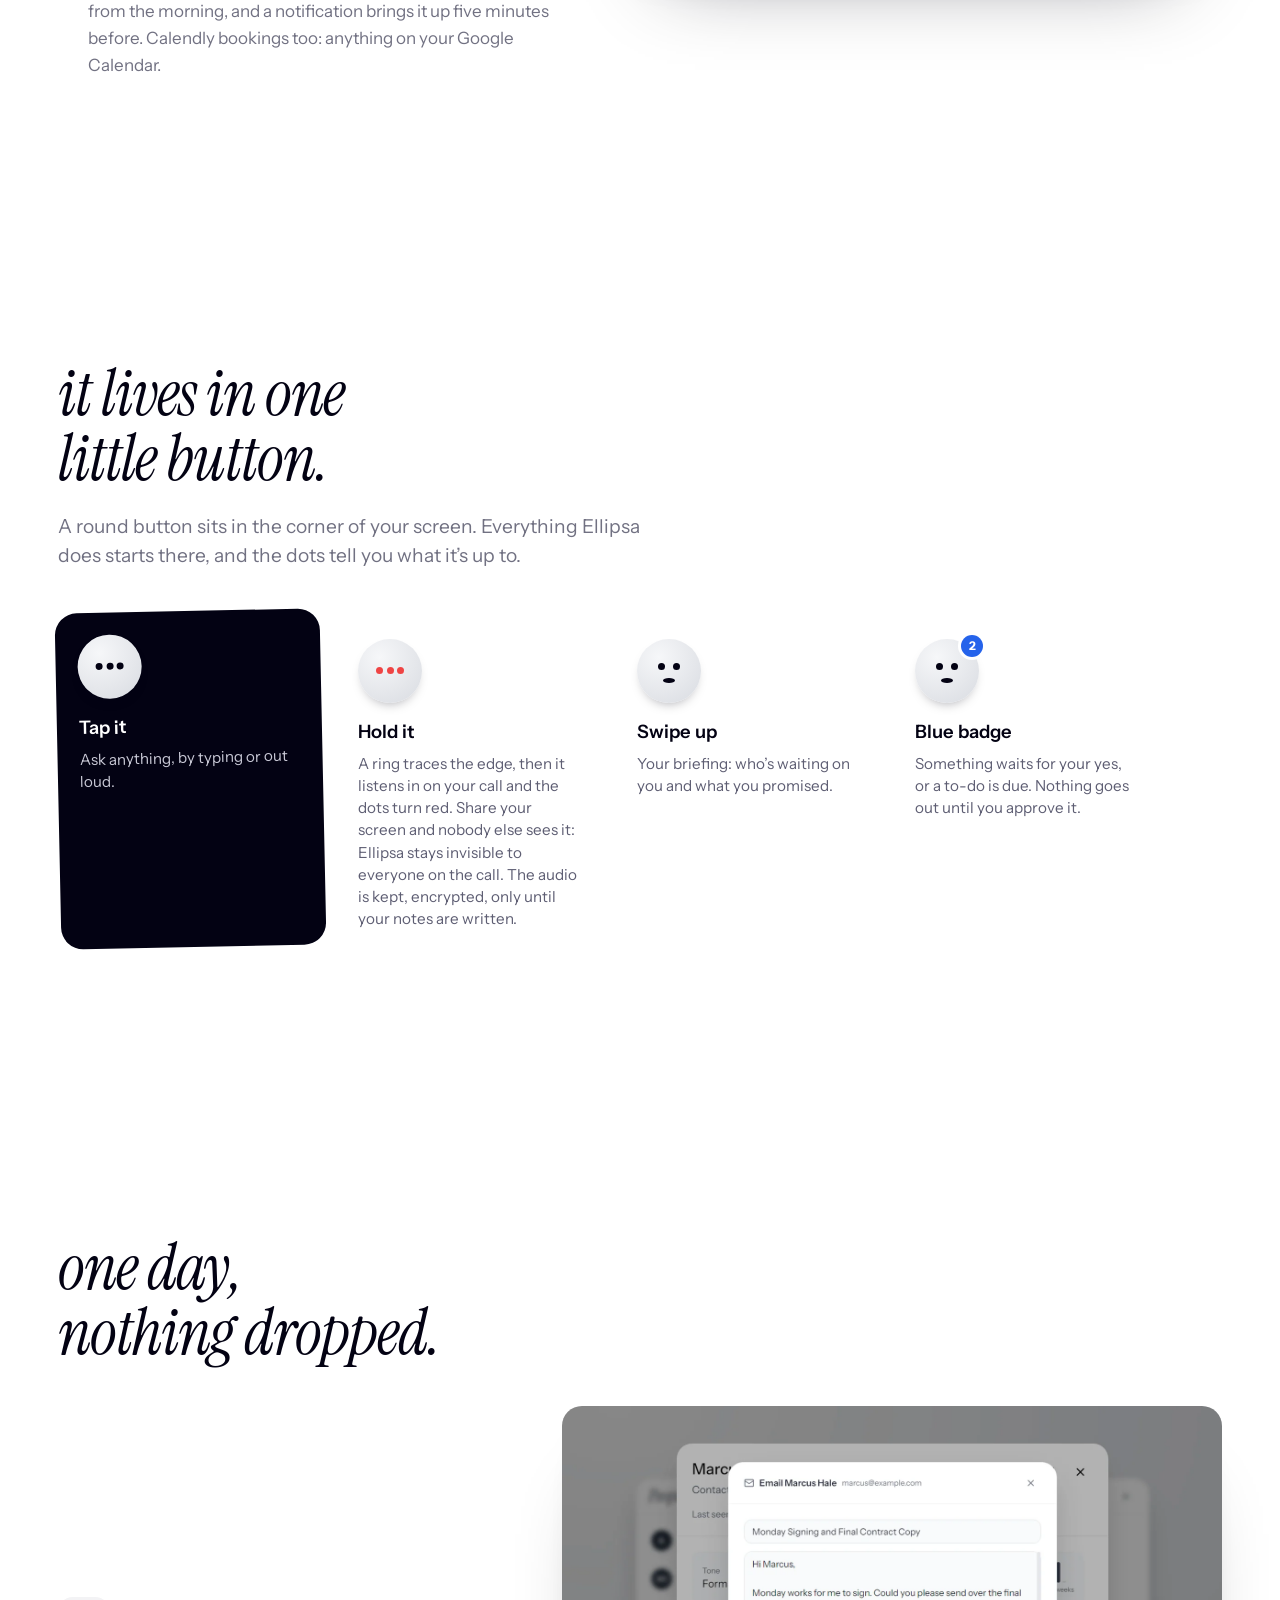
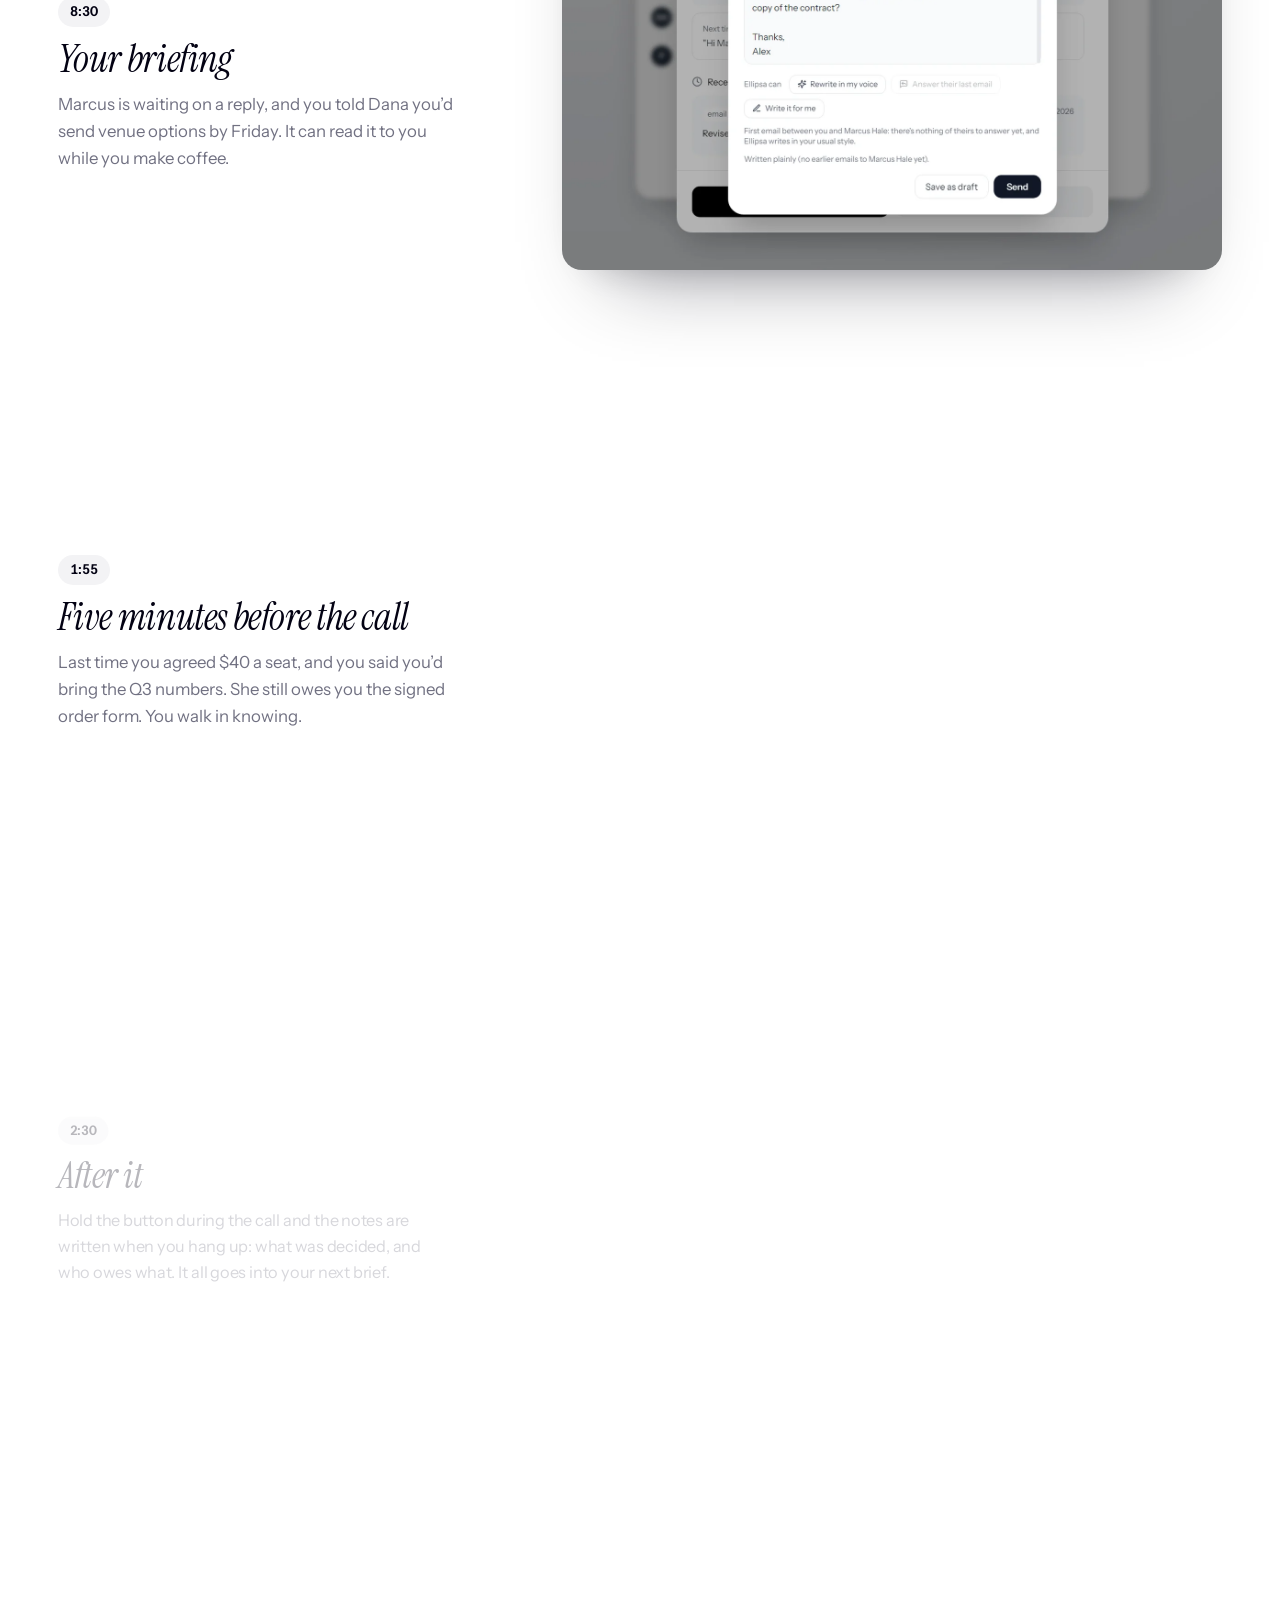
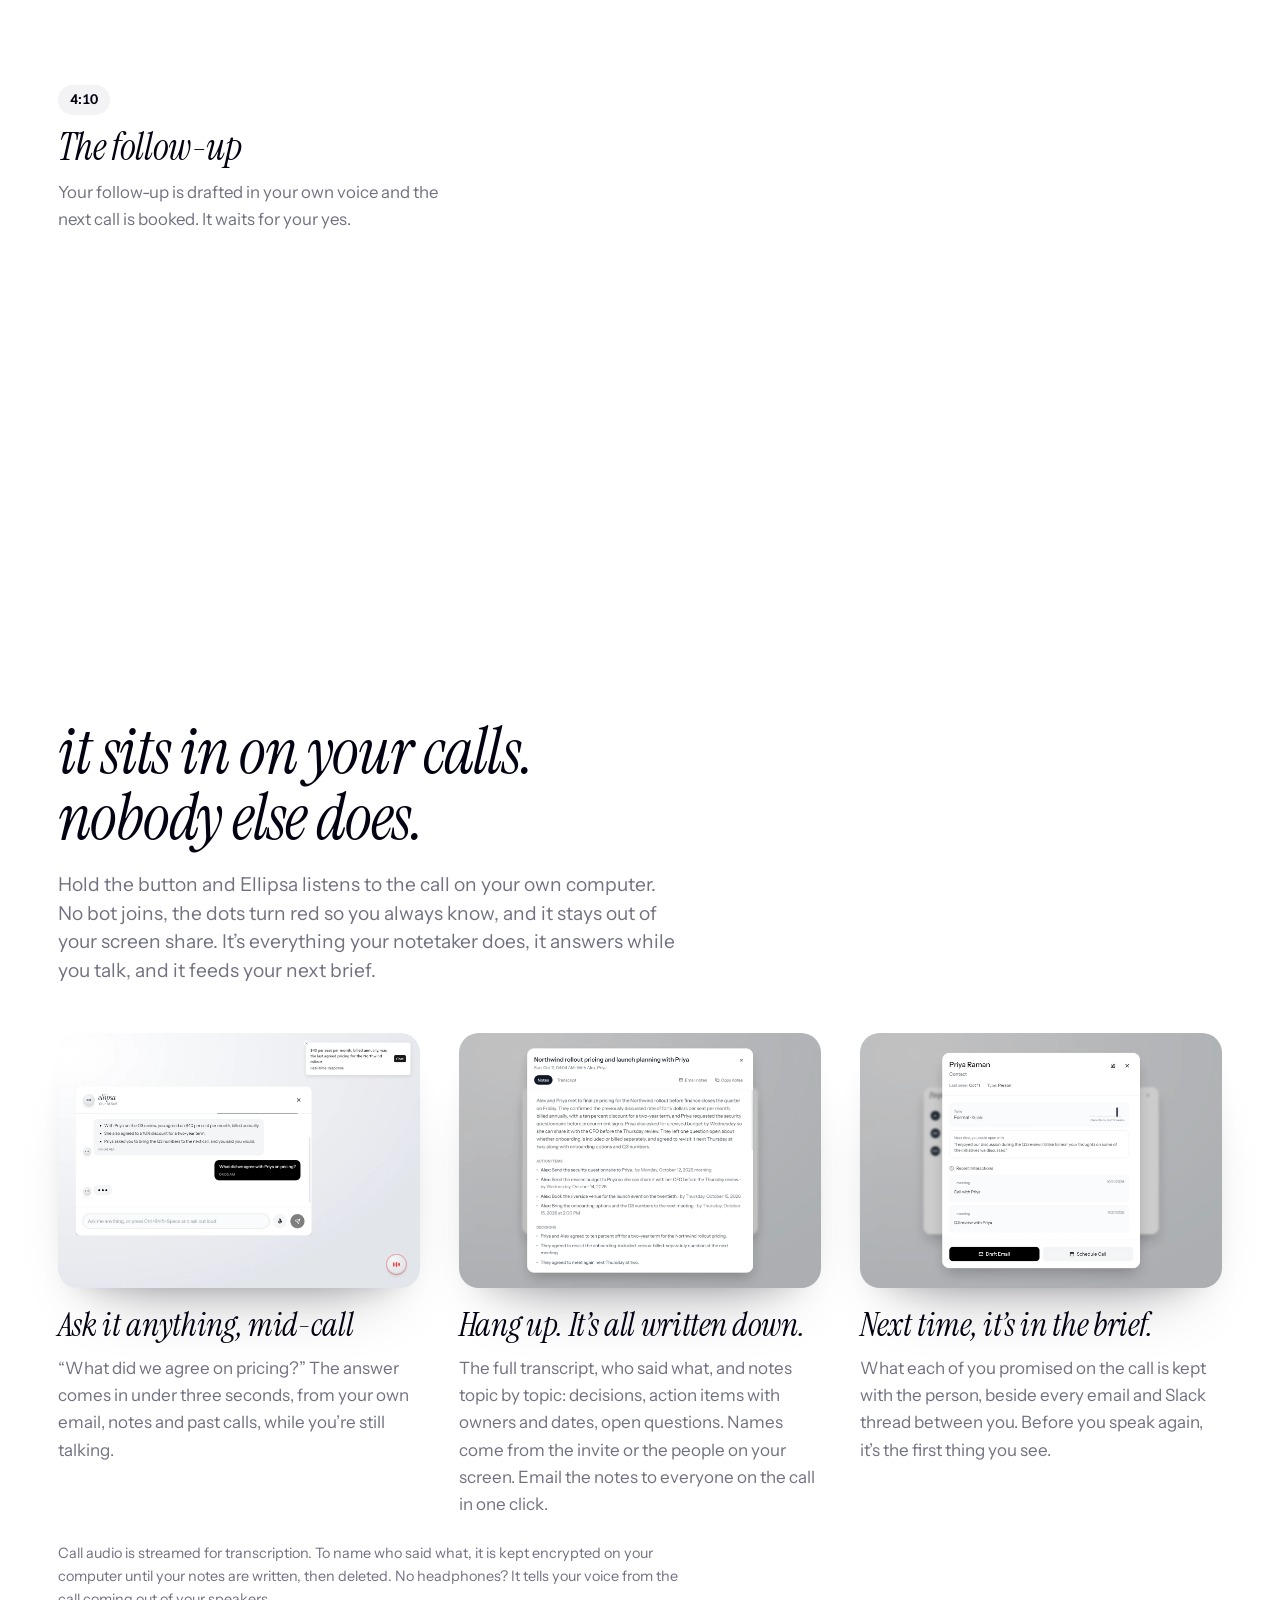
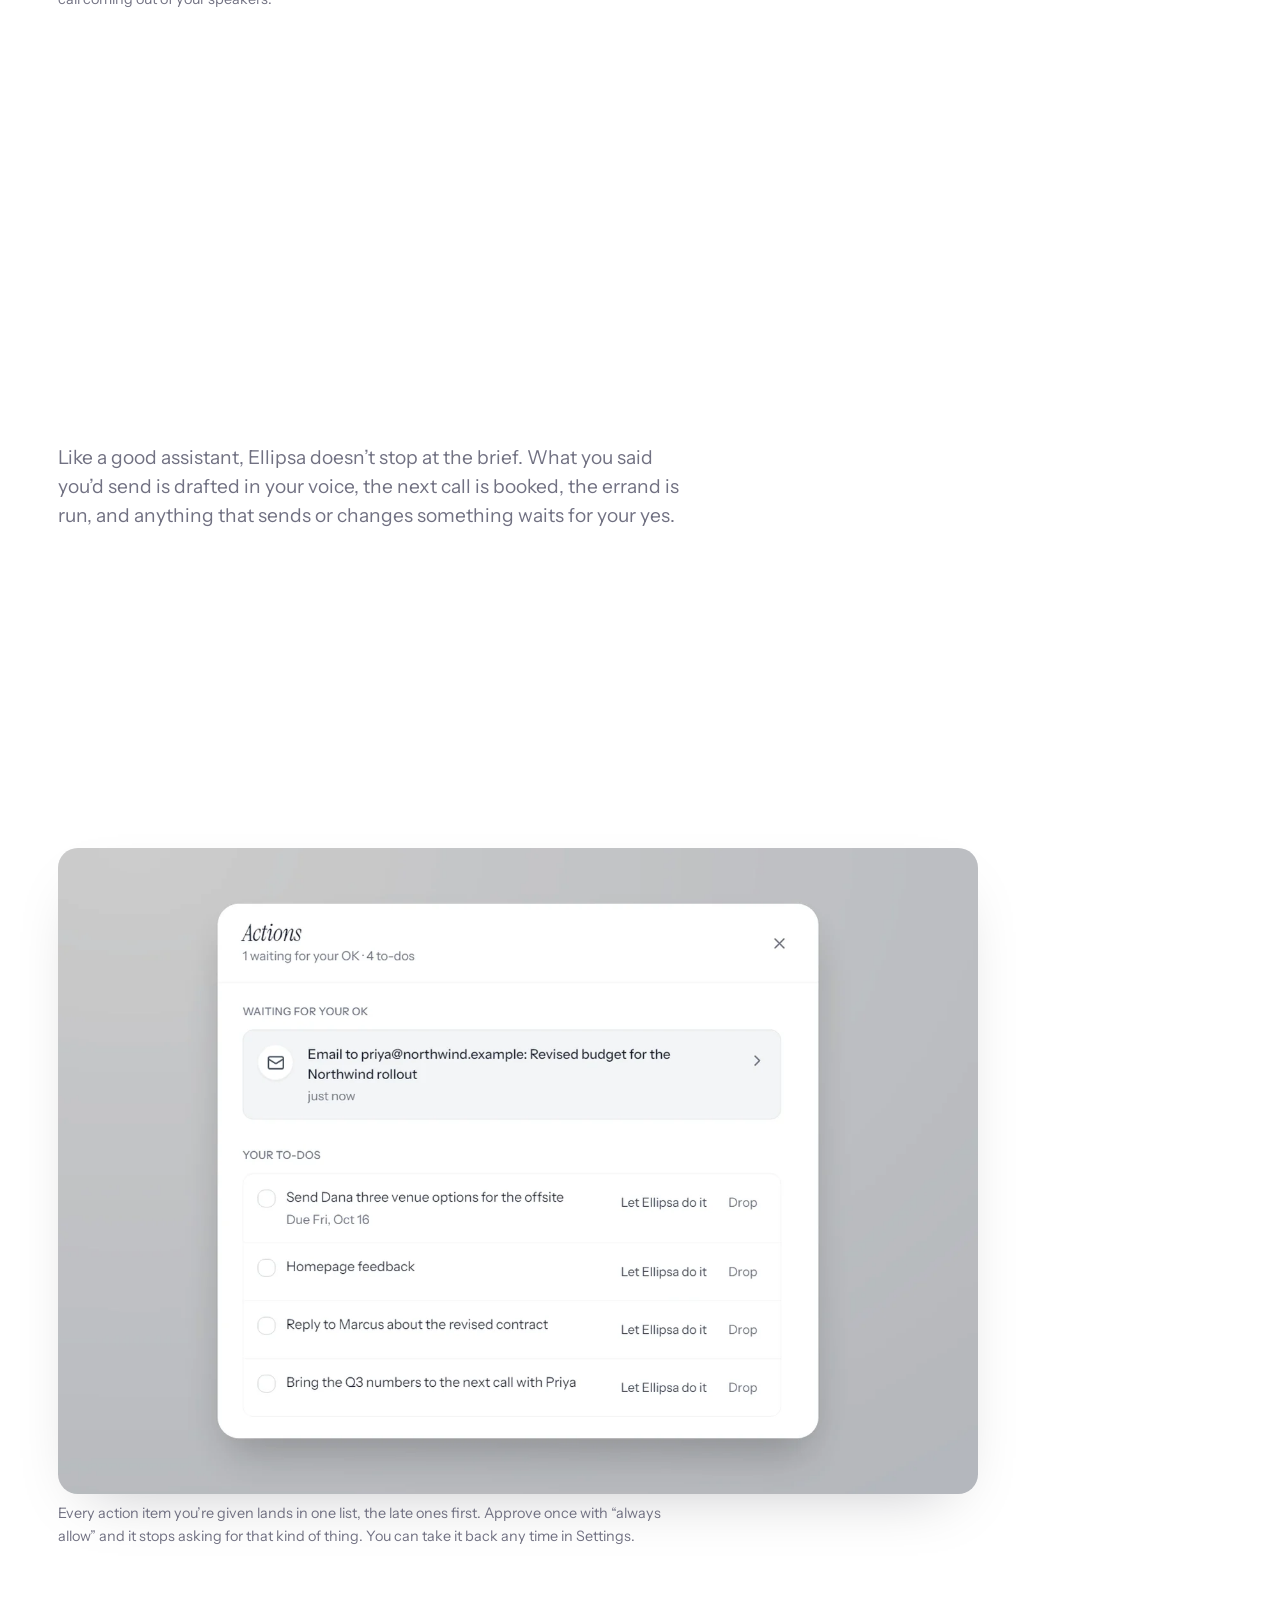
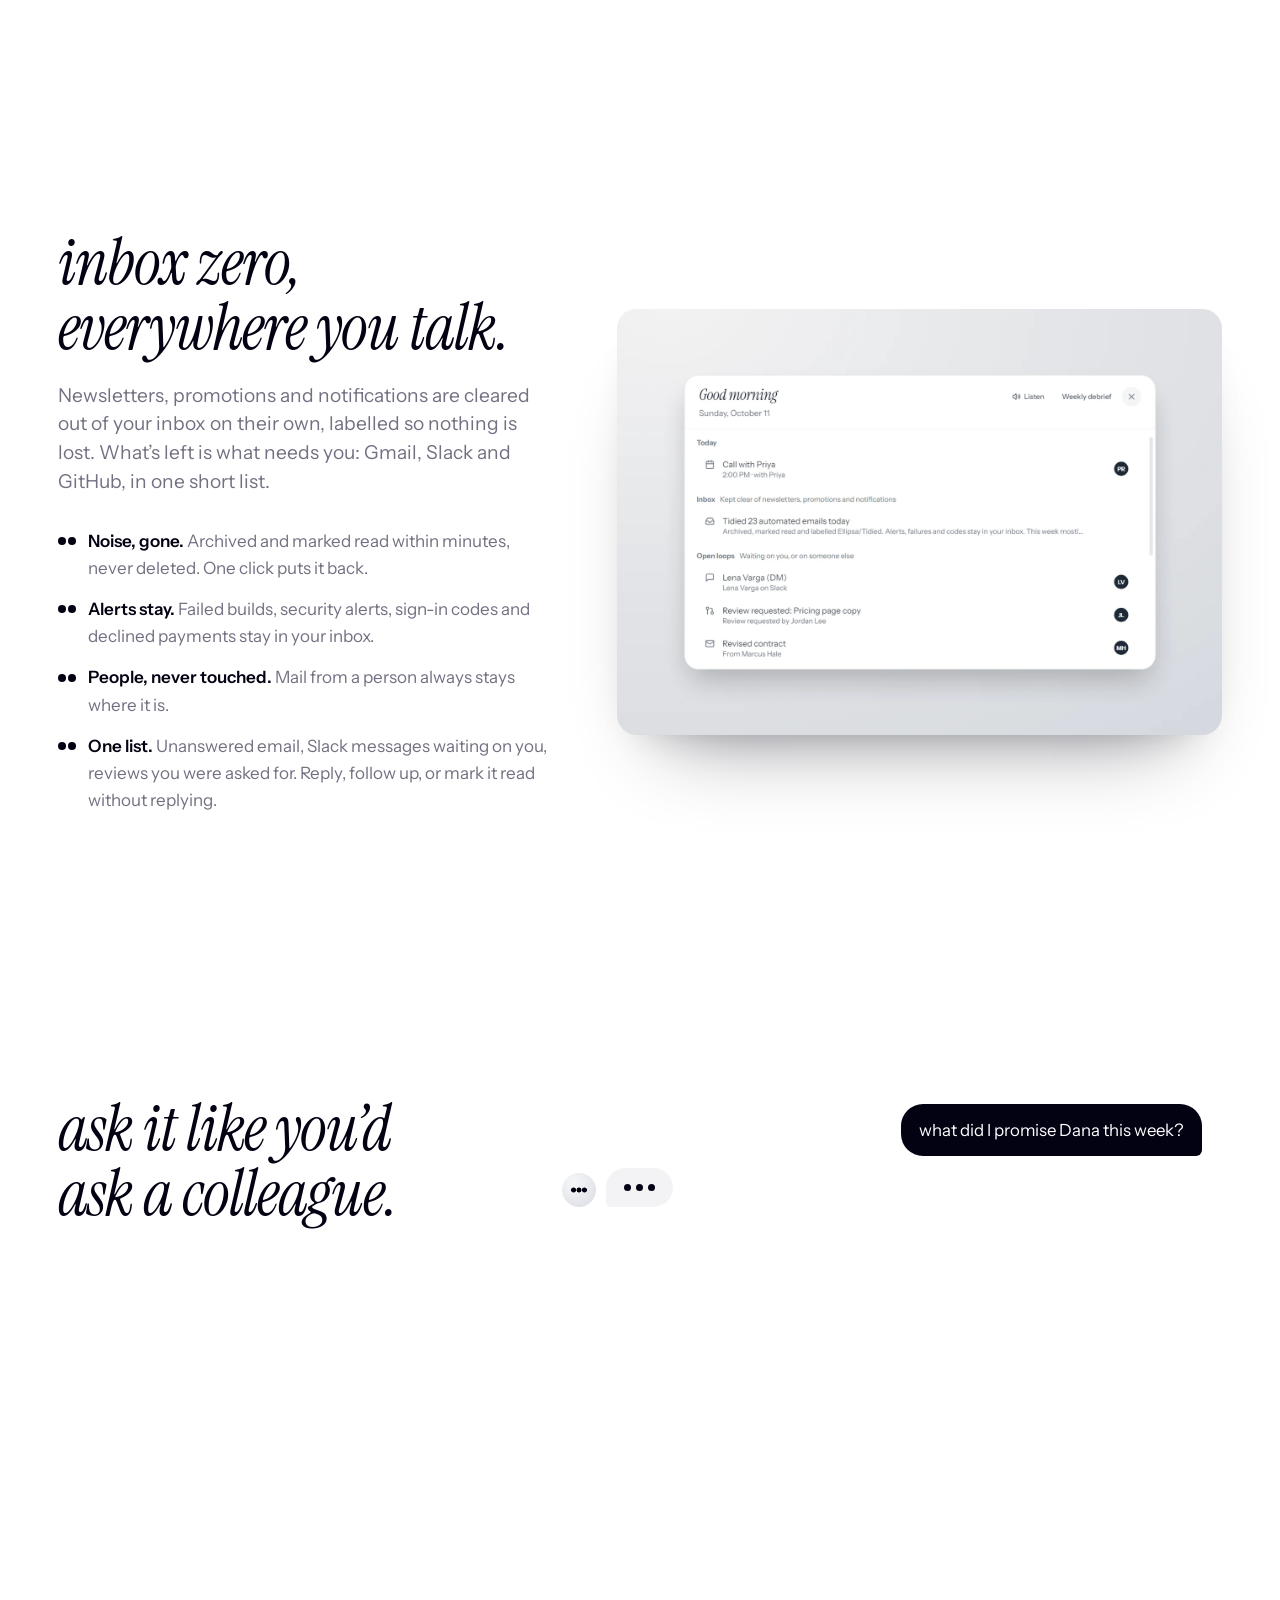
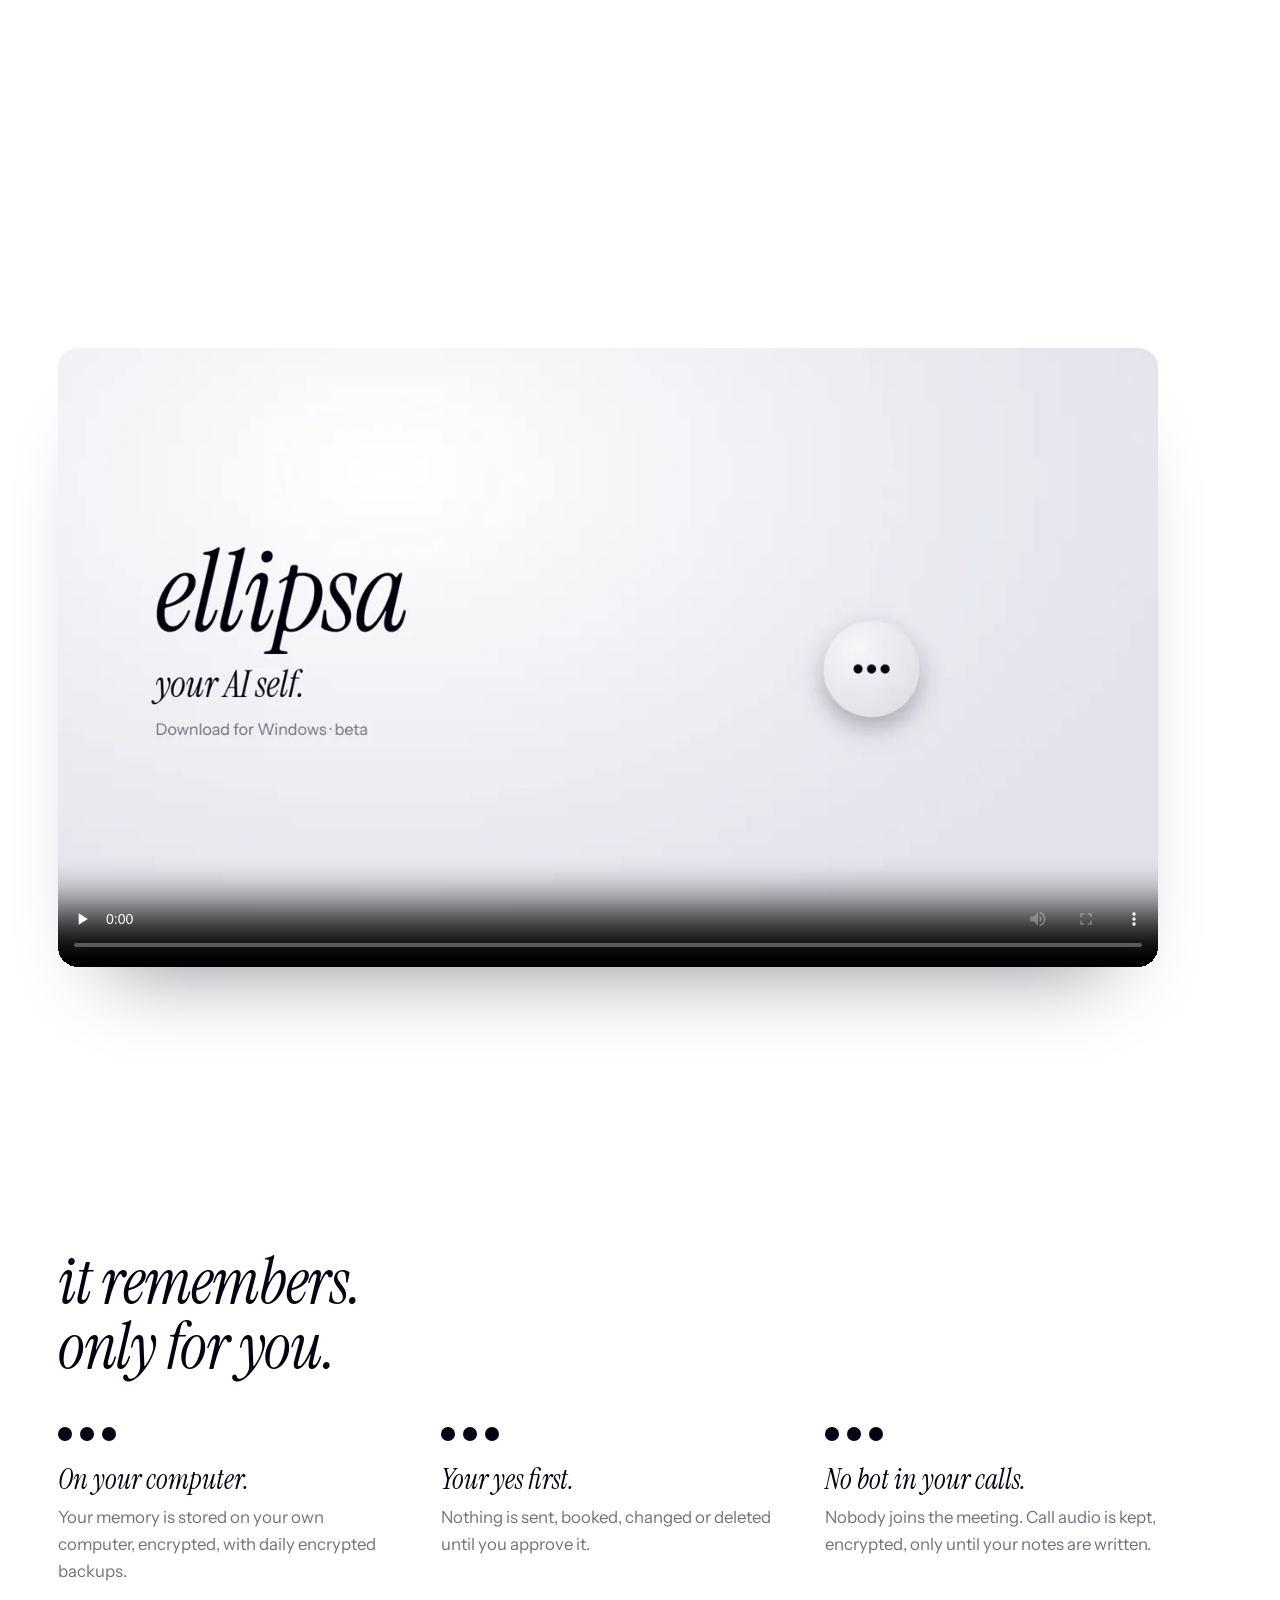
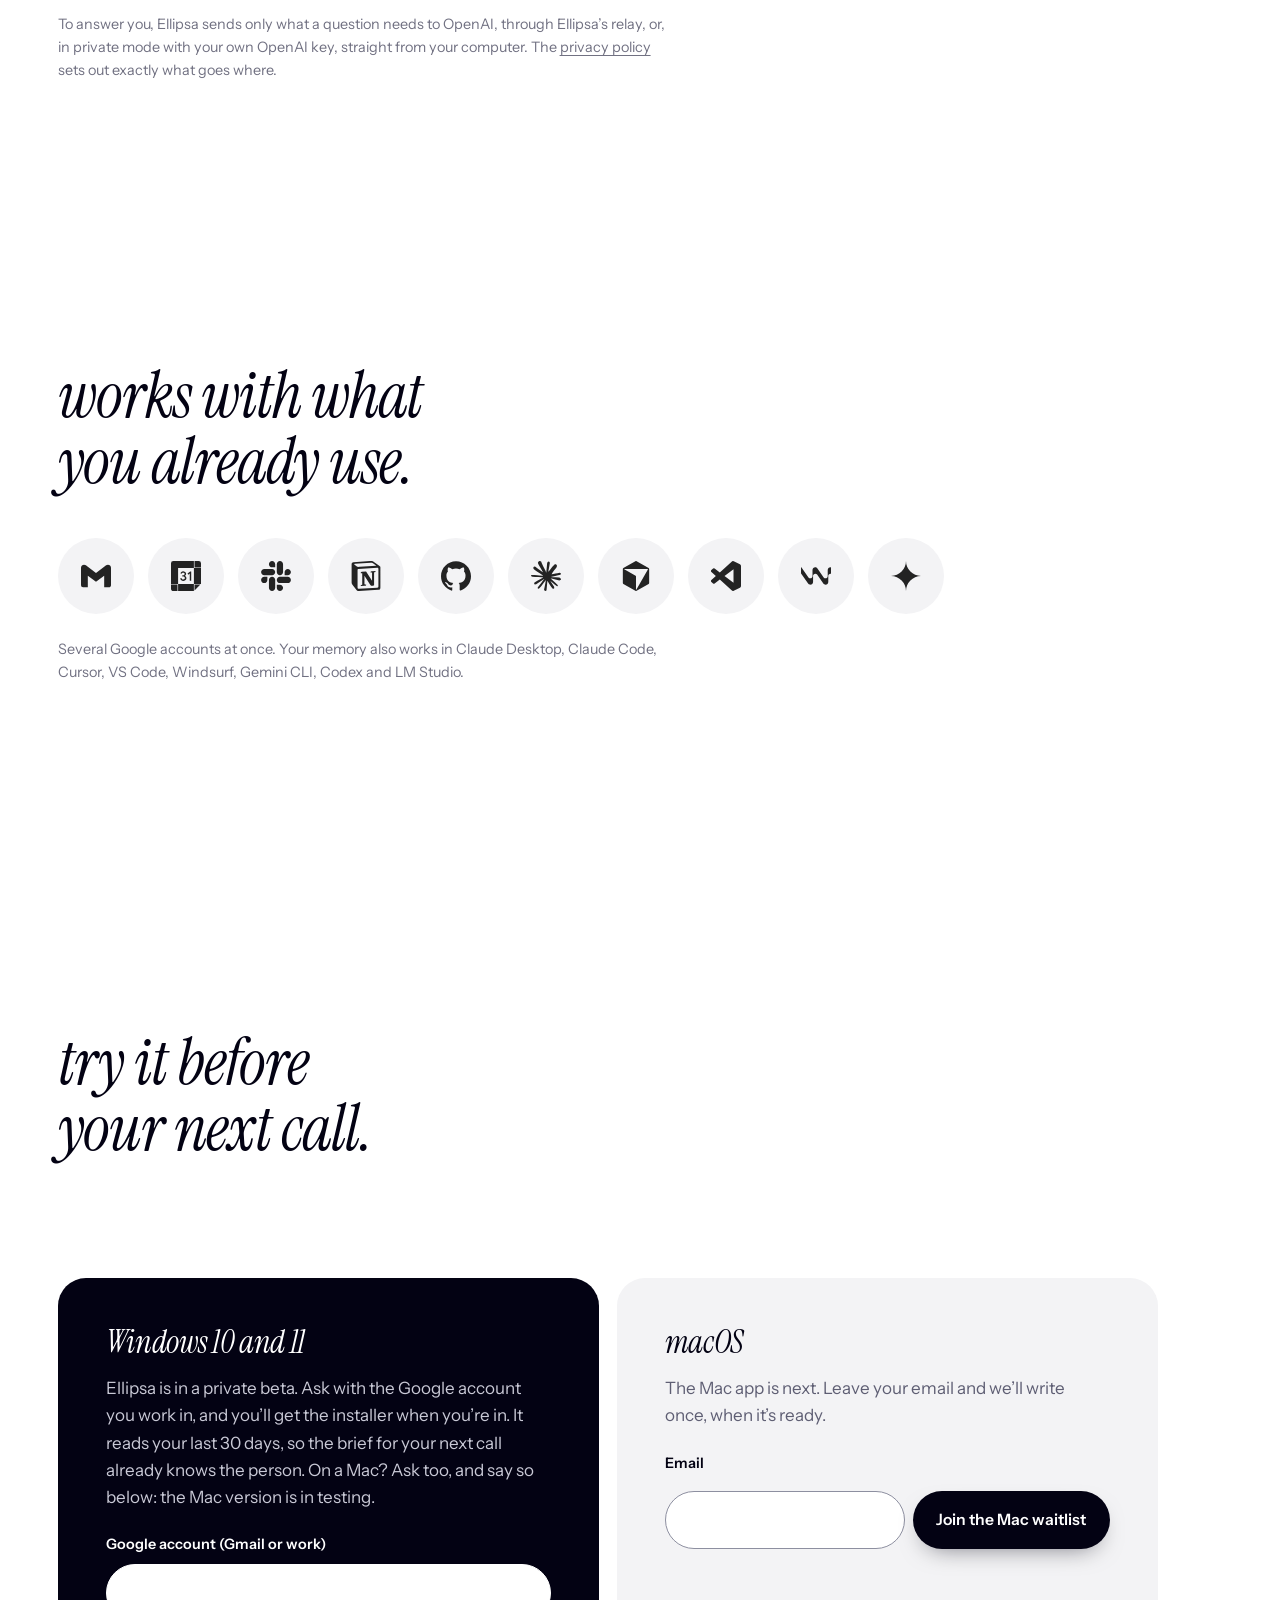
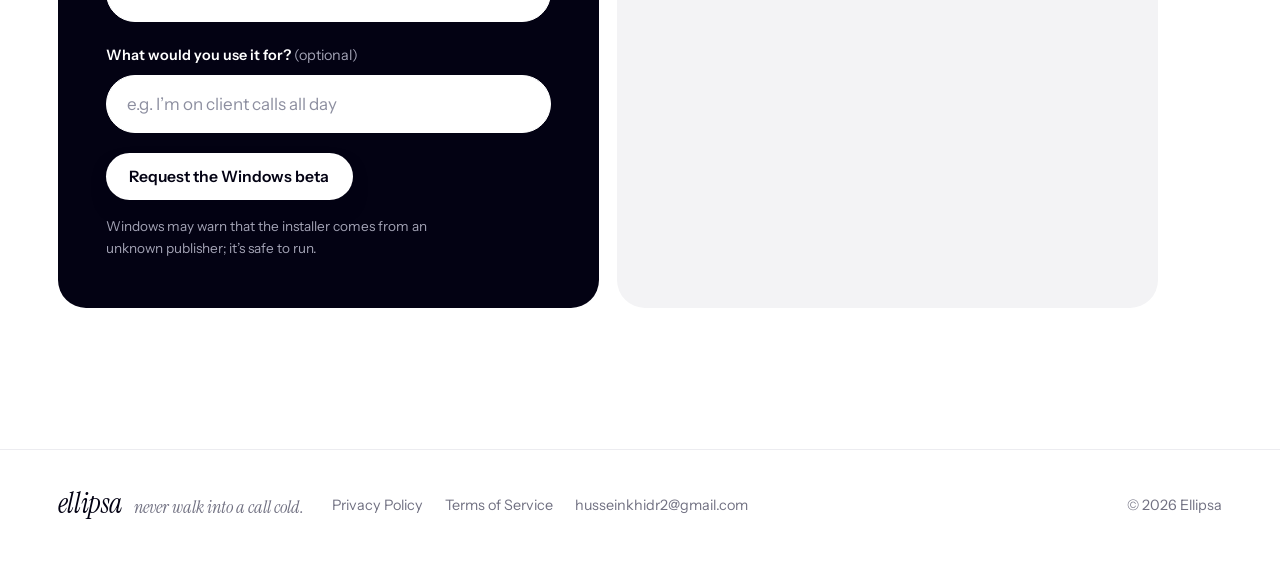
==== commit a6ef8889: "After the call, it does the follow-up: the EA work tied to the brief; for founders, consultants and " ====
--- a/index.html
+++ b/index.html
@@ -118,6 +118,21 @@
     </ol>
     <p class="fine">Call audio is streamed for transcription. To name who said what, it is kept encrypted on your computer until your notes are written, then deleted. No headphones? It tells your voice from the call coming out of your speakers.</p>
   </section>
+  <section id="acts" class="acts" data-mode="badge" aria-labelledby="acts-title">
+    <h2 id="acts-title">after the call, it does the follow-up.</h2>
+    <p class="lede">Like a good assistant, Ellipsa doesn’t stop at the brief. What you said you’d send is drafted in your voice, the next call is booked, the errand is run, and anything that sends or changes something waits for your yes.</p>
+    <ul class="act-list">
+      <li><img src="logos/gmail.svg" alt="" width="28" height="28"><span>Replies drafted in your voice, sent when you say so</span></li>
+      <li><img src="logos/googlecalendar.svg" alt="" width="28" height="28"><span>Calls booked in your free slots, invites sent</span></li>
+      <li><img src="logos/slack.svg" alt="" width="28" height="28"><span>Slack messages and replies</span></li>
+      <li><img src="logos/notion.svg" alt="" width="28" height="28"><span>Notion pages and database entries</span></li>
+      <li><img src="logos/github.svg" alt="" width="28" height="28"><span>GitHub issues, comments and pull requests</span></li>
+      <li><img src="logos/googledocs.svg" alt="" width="28" height="28"><span>Google Docs and Sheets, written for you</span></li>
+      <li><svg width="28" height="28" viewBox="0 0 24 24" fill="none" stroke="#030213" stroke-width="1.8" stroke-linecap="round" aria-hidden="true"><circle cx="12" cy="12" r="9"/><path d="M3 12h18M12 3c2.5 2.7 3.8 5.7 3.8 9s-1.3 6.3-3.8 9c-2.5-2.7-3.8-5.7-3.8-9S9.5 5.7 12 3z"/></svg><span>Errands on any website, in its own browser, asking before anything final</span></li>
+    </ul>
+    <figure class="acts-shot"><img src="shots/actions.webp" alt="Ellipsa's Actions: an email waiting for approval, and to-dos from a call" width="1440" height="1012" loading="lazy"></figure>
+    <p class="fine">Every action item you’re given lands in one list, the late ones first. Approve once with “always allow” and it stops asking for that kind of thing. You can take it back any time in Settings.</p>
+  </section>
 
   <section id="inbox" class="inbox" data-mode="happy" aria-labelledby="inbox-title">
     <div class="inbox-grid">
@@ -135,20 +150,6 @@
     </div>
   </section>
 
-  <section id="acts" class="acts" data-mode="badge" aria-labelledby="acts-title">
-    <h2 id="acts-title">it does the work. you say yes.</h2>
-    <p class="lede">Ellipsa doesn’t stop at reminding you. It acts, and anything that sends or changes something waits for your approval, step by step.</p>
-    <ul class="act-list">
-      <li><img src="logos/gmail.svg" alt="" width="28" height="28"><span>Replies drafted in your voice, sent when you say so</span></li>
-      <li><img src="logos/googlecalendar.svg" alt="" width="28" height="28"><span>Calls booked in your free slots, invites sent</span></li>
-      <li><img src="logos/slack.svg" alt="" width="28" height="28"><span>Slack messages and replies</span></li>
-      <li><img src="logos/notion.svg" alt="" width="28" height="28"><span>Notion pages and database entries</span></li>
-      <li><img src="logos/github.svg" alt="" width="28" height="28"><span>GitHub issues, comments and pull requests</span></li>
-      <li><img src="logos/googledocs.svg" alt="" width="28" height="28"><span>Google Docs and Sheets, written for you</span></li>
-    </ul>
-    <figure class="acts-shot"><img src="shots/actions.webp" alt="Ellipsa's Actions: an email waiting for approval, and to-dos from a call" width="1440" height="1012" loading="lazy"></figure>
-    <p class="fine">Every action item you’re given lands in one list, the late ones first. Approve once with “always allow” and it stops asking for that kind of thing. You can take it back any time in Settings.</p>
-  </section>
 
   <section class="chat" data-mode="ellipsis" aria-labelledby="chat-title">
     <div class="chat-grid">
@@ -208,7 +209,7 @@
         <input id="beta-email" name="email" type="email" autocomplete="email" required aria-describedby="beta-msg">
         <input class="trap" name="website" tabindex="-1" autocomplete="off" aria-hidden="true">
         <label for="beta-note">What would you use it for? <span class="opt">(optional)</span></label>
-        <input id="beta-note" name="note" type="text" maxlength="300" autocomplete="off" placeholder="e.g. I’m on sales calls all day">
+        <input id="beta-note" name="note" type="text" maxlength="300" autocomplete="off" placeholder="e.g. I’m on client calls all day">
         <button class="pill" type="submit">Request the Windows beta</button>
         <p id="beta-msg" class="msg" role="status"></p>
         <p class="fine">Windows may warn that the installer comes from an unknown publisher; it’s safe to run.</p>
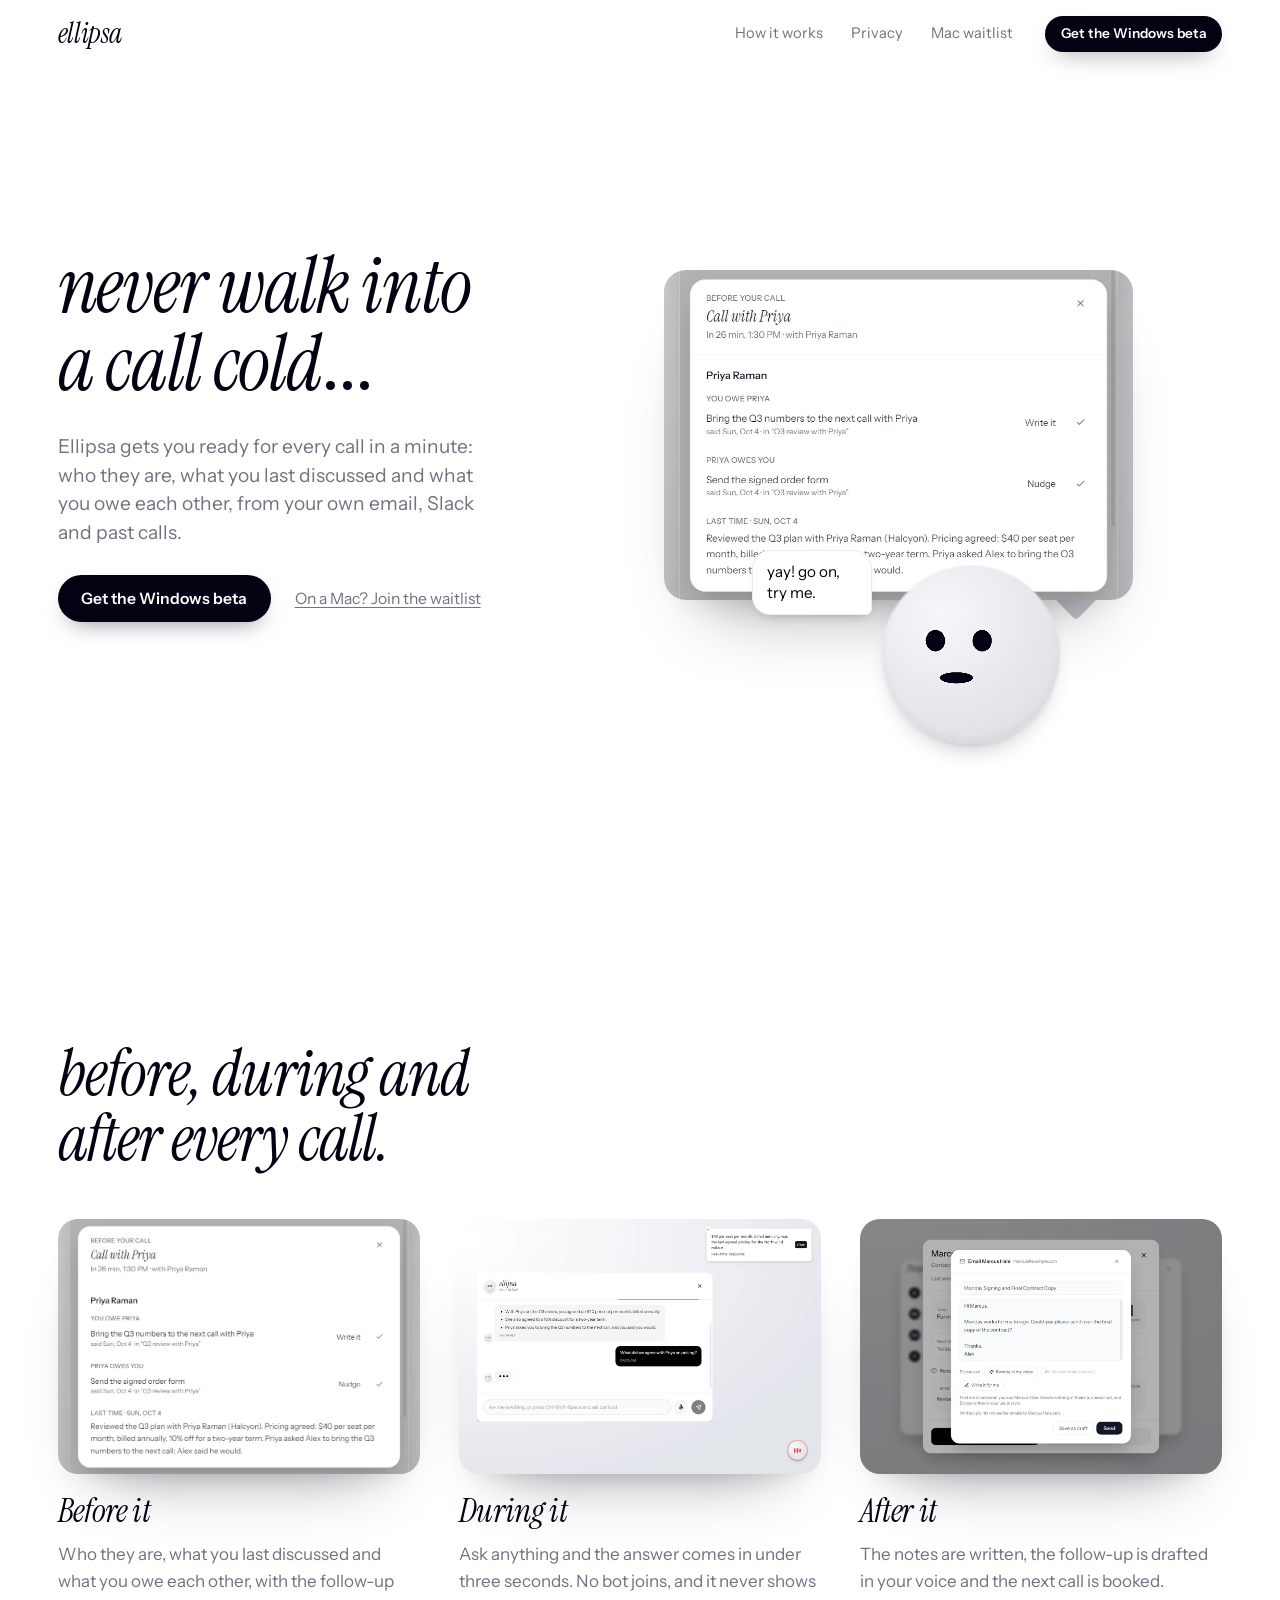
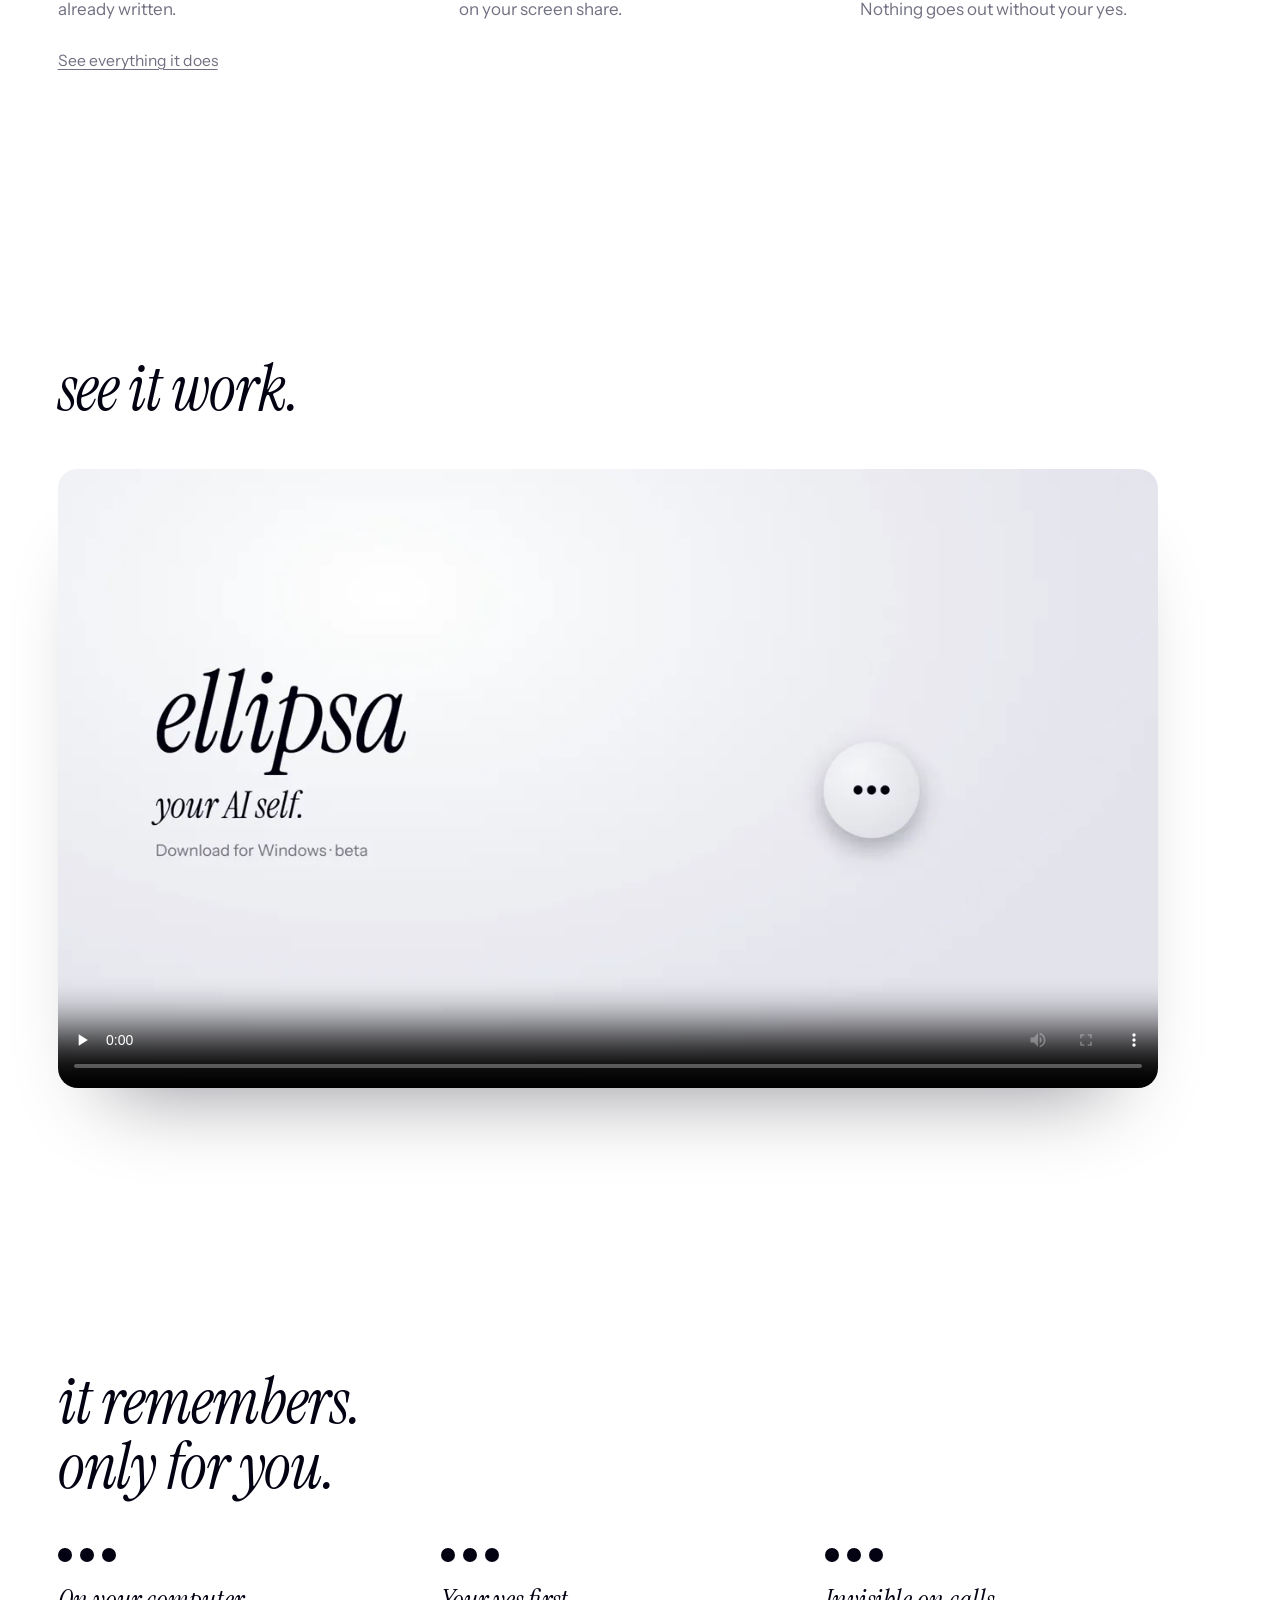
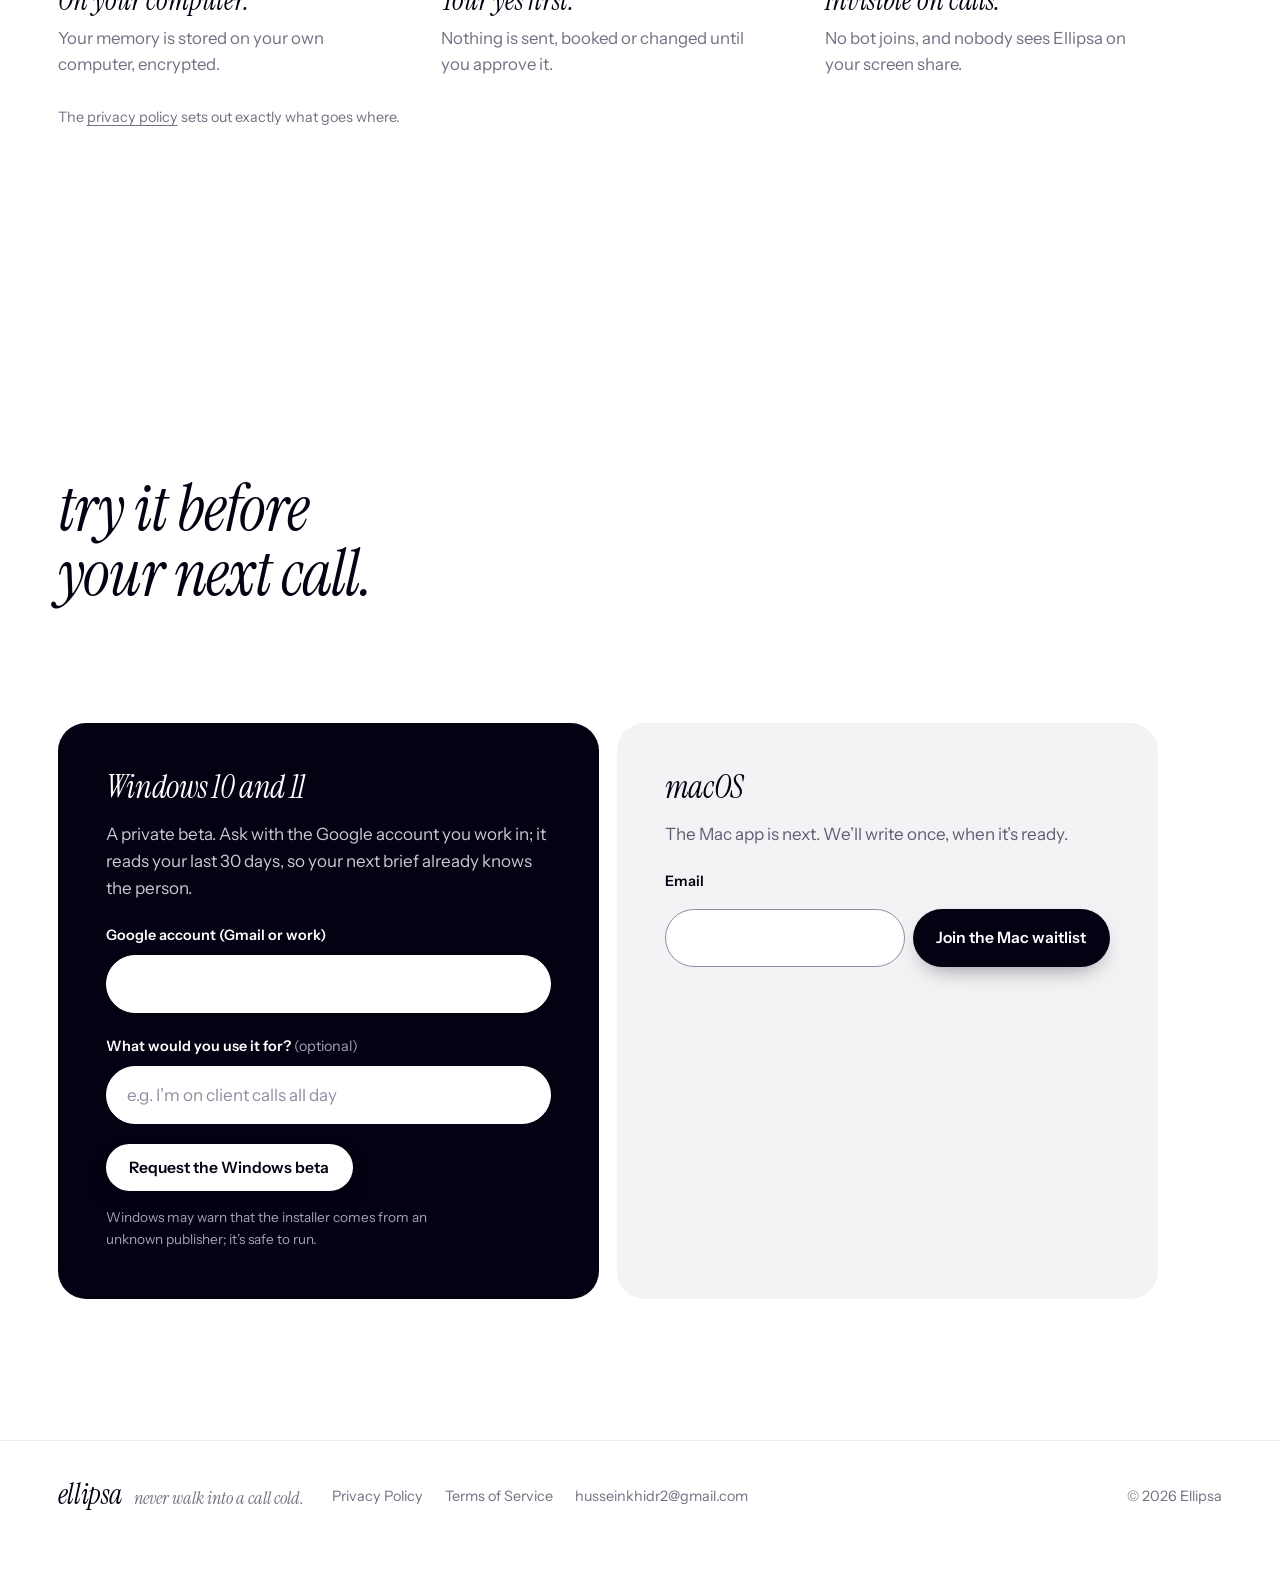
==== commit 60b932fa: "A short homepage (the brief out of the mascot; before, during, after; the film; privacy; get it) and" ====
--- a/index.html
+++ b/index.html
@@ -20,16 +20,13 @@
 <header class="bar">
   <a class="wordmark" href="./" aria-label="Ellipsa home">ellipsa</a>
   <nav aria-label="Sections">
-    <a href="#brief">Before a call</a>
-    <a href="#day">A day</a>
-    <a href="#calls">Calls</a>
+    <a href="how-it-works.html">How it works</a>
     <a href="#privacy">Privacy</a>
     <a href="#get">Mac waitlist</a>
   </nav>
   <a class="pill pill-small" href="#get">Get the Windows beta</a>
 </header>
 
-<!-- The mascot: one pebble with three dots, drawn by dots.js. It starts in the hero and becomes the corner button. -->
 <div class="mascot" aria-hidden="true">
   <div class="pebble"><span class="badge">2</span></div>
   <div class="dot"></div><div class="dot"></div><div class="dot"></div>
@@ -40,129 +37,40 @@
   <section class="hero" data-mode="face">
     <div class="hero-copy">
       <h1>never walk into a call cold<span class="ellipsis" aria-hidden="true"><i></i><i></i><i></i></span><span class="sr">…</span></h1>
-      <p class="lede">Ellipsa gets you ready for every call in a minute. Before it starts, you see who they are, what you last discussed and what you owe each other, from your own email, Slack and past calls.</p>
+      <p class="lede">Ellipsa gets you ready for every call in a minute: who they are, what you last discussed and what you owe each other, from your own email, Slack and past calls.</p>
       <div class="actions">
         <a class="pill" href="#get">Get the Windows beta</a>
         <a class="quiet" href="#get">On a Mac? Join the waitlist</a>
       </div>
     </div>
-    <div class="home" aria-hidden="true"></div>
-  </section>
-
-  <section id="brief" class="inbox brief" data-mode="list" aria-labelledby="brief-title">
-    <div class="inbox-grid">
-      <div>
-        <h2 id="brief-title">a brief before every call.</h2>
-        <p class="lede">Six calls today, and half those people are waiting on something from you. It’s all somewhere in your inbox, and you have two minutes between calls. Ellipsa hands it to you.</p>
-        <ul class="inbox-facts">
-          <li><strong>What you owe each other, first.</strong> What you said you’d do, with the email already written, and what they still owe you, with a nudge ready.</li>
-          <li><strong>What you last discussed.</strong> What was agreed and what was left open, from your last call or email thread.</li>
-          <li><strong>Who they are.</strong> Every email, Slack thread and call between you, so each brief knows them a little better.</li>
-          <li><strong>Ready when you are.</strong> Every call today has its brief waiting from the morning, and a notification brings it up five minutes before. Calendly bookings too: anything on your Google Calendar.</li>
-        </ul>
-      </div>
-      <figure class="inbox-shot"><img src="shots/brief.webp" alt="Ellipsa’s brief before a call with Priya: what you owe her, what she owes you, and what you agreed last time" width="900" height="633" loading="lazy"></figure>
+    <div class="hero-stage">
+      <figure class="brief-pop">
+        <img src="shots/brief.webp" alt="Ellipsa’s brief before a call with Priya: what you owe her, what she owes you, and what you agreed last time" width="900" height="633" fetchpriority="high">
+      </figure>
+      <div class="home" aria-hidden="true"></div>
     </div>
   </section>
 
-  <section id="button" class="button-tour" data-mode="ellipsis" aria-labelledby="button-title">
-    <h2 id="button-title">it lives in one little button.</h2>
-    <p class="lede">A round button sits in the corner of your screen. Everything Ellipsa does starts there, and the dots tell you what it’s up to.</p>
-    <div class="moods" role="tablist" aria-label="What the dots mean">
-      <button role="tab" aria-selected="true" data-mood="ellipsis"><i class="mini" data-mood="ellipsis" aria-hidden="true"><b></b><b></b><b></b><em>2</em></i>Tap it<span>Ask anything, by typing or out loud.</span></button>
-      <button role="tab" aria-selected="false" data-mood="listen"><i class="mini" data-mood="listen" aria-hidden="true"><b></b><b></b><b></b><em>2</em></i>Hold it<span>A ring traces the edge, then it listens in on your call and the dots turn red. Share your screen and nobody else sees it: Ellipsa stays invisible to everyone on the call. The audio is kept, encrypted, only until your notes are written.</span></button>
-      <button role="tab" aria-selected="false" data-mood="list"><i class="mini" data-mood="list" aria-hidden="true"><b></b><b></b><b></b><em>2</em></i>Swipe up<span>Your briefing: who’s waiting on you and what you promised.</span></button>
-      <button role="tab" aria-selected="false" data-mood="badge"><i class="mini" data-mood="badge" aria-hidden="true"><b></b><b></b><b></b><em>2</em></i>Blue badge<span>Something waits for your yes, or a to-do is due. Nothing goes out until you approve it.</span></button>
-    </div>
-  </section>
-
-  <section id="day" class="day" aria-labelledby="day-title">
-    <h2 id="day-title">one day, nothing dropped.</h2>
-    <div class="day-grid">
-      <ol class="moments">
-        <li data-mode="list" data-shot="0"><img class="inline-shot" src="shots/m-briefing.webp" width="720" height="448" alt="Ellipsa’s morning briefing" loading="lazy"><time>8:30</time><h3>Your briefing</h3><p>Marcus is waiting on a reply, and you told Dana you’d send venue options by Friday. It can read it to you while you make coffee.</p></li>
-        <li data-mode="face" data-shot="1"><img class="inline-shot" src="shots/m-brief.webp" width="720" height="544" alt="Ellipsa’s brief before a call with Priya" loading="lazy"><time>1:55</time><h3>Five minutes before the call</h3><p>Last time you agreed $40 a seat, and you said you’d bring the Q3 numbers. She still owes you the signed order form. You walk in knowing.</p></li>
-        <li data-mode="listen" data-shot="2"><img class="inline-shot" src="shots/m-notes.webp" width="720" height="560" alt="Meeting notes Ellipsa wrote after the call" loading="lazy"><time>2:30</time><h3>After it</h3><p>Hold the button during the call and the notes are written when you hang up: what was decided, and who owes what. It all goes into your next brief.</p></li>
-        <li data-mode="badge" data-shot="3"><img class="inline-shot" src="shots/m-draft.webp" width="720" height="706" alt="A follow-up drafted by Ellipsa" loading="lazy"><time>4:10</time><h3>The follow-up</h3><p>Your follow-up is drafted in your own voice and the next call is booked. It waits for your yes.</p></li>
-      </ol>
-      <figure class="stage">
-        <div class="screen">
-          <img src="shots/briefing.webp" alt="Ellipsa's morning briefing" data-shot="0" width="1440" height="1012" loading="lazy">
-          <img src="shots/brief.webp" alt="Ellipsa’s brief before a call with Priya" data-shot="1" width="900" height="633" loading="lazy">
-          <img src="shots/notes.webp" alt="Meeting notes Ellipsa wrote after the call" data-shot="2" width="1440" height="1012" loading="lazy">
-          <img src="shots/draft.webp" alt="A follow-up drafted by Ellipsa" data-shot="3" width="1440" height="1012" loading="lazy">
-        </div>
-      </figure>
-    </div>
-  </section>
-
-  <section id="calls" class="calls" data-mode="listen" aria-labelledby="calls-title">
-    <h2 id="calls-title">it sits in on your calls. nobody else does.</h2>
-    <p class="lede">Hold the button and Ellipsa listens to the call on your own computer. No bot joins, the dots turn red so you always know, and it stays out of your screen share. It’s everything your notetaker does, it answers while you talk, and it feeds your next brief.</p>
+  <section id="how" class="calls steps" data-mode="listen" aria-labelledby="how-title">
+    <h2 id="how-title">before, during and after every call.</h2>
     <ol class="call-steps">
       <li>
-        <figure><img src="shots/observe-live.webp" alt="Ellipsa answering a question in the middle of a call; its button shows red listening bars" width="1440" height="1012" loading="lazy"></figure>
-        <h3>Ask it anything, mid-call</h3>
-        <p>“What did we agree on pricing?” The answer comes in under three seconds, from your own email, notes and past calls, while you’re still talking.</p>
+        <figure><img src="shots/brief.webp" alt="The brief before a call: what you owe each other and what you agreed last time" width="900" height="633" loading="lazy"></figure>
+        <h3>Before it</h3>
+        <p>Who they are, what you last discussed and what you owe each other, with the follow-up already written.</p>
       </li>
       <li>
-        <figure><img src="shots/notes.webp" alt="Meeting notes Ellipsa wrote after a call: a summary, action items with owners and dates, and decisions" width="1440" height="1012" loading="lazy"></figure>
-        <h3>Hang up. It’s all written down.</h3>
-        <p>The full transcript, who said what, and notes topic by topic: decisions, action items with owners and dates, open questions. Names come from the invite or the people on your screen. Email the notes to everyone on the call in one click.</p>
+        <figure><img src="shots/observe-live.webp" alt="Ellipsa answering a question in the middle of a call" width="1440" height="1012" loading="lazy"></figure>
+        <h3>During it</h3>
+        <p>Ask anything and the answer comes in under three seconds. No bot joins, and it never shows on your screen share.</p>
       </li>
       <li>
-        <figure><img src="shots/person.webp" alt="A person card in Ellipsa: their recent calls and a suggested opener" width="1440" height="1012" loading="lazy"></figure>
-        <h3>Next time, it’s in the brief.</h3>
-        <p>What each of you promised on the call is kept with the person, beside every email and Slack thread between you. Before you speak again, it’s the first thing you see.</p>
+        <figure><img src="shots/draft.webp" alt="A follow-up email drafted by Ellipsa, waiting for a yes" width="1440" height="1012" loading="lazy"></figure>
+        <h3>After it</h3>
+        <p>The notes are written, the follow-up is drafted in your voice and the next call is booked. Nothing goes out without your yes.</p>
       </li>
     </ol>
-    <p class="fine">Call audio is streamed for transcription. To name who said what, it is kept encrypted on your computer until your notes are written, then deleted. No headphones? It tells your voice from the call coming out of your speakers.</p>
-  </section>
-  <section id="acts" class="acts" data-mode="badge" aria-labelledby="acts-title">
-    <h2 id="acts-title">after the call, it does the follow-up.</h2>
-    <p class="lede">Like a good assistant, Ellipsa doesn’t stop at the brief. What you said you’d send is drafted in your voice, the next call is booked, the errand is run, and anything that sends or changes something waits for your yes.</p>
-    <ul class="act-list">
-      <li><img src="logos/gmail.svg" alt="" width="28" height="28"><span>Replies drafted in your voice, sent when you say so</span></li>
-      <li><img src="logos/googlecalendar.svg" alt="" width="28" height="28"><span>Calls booked in your free slots, invites sent</span></li>
-      <li><img src="logos/slack.svg" alt="" width="28" height="28"><span>Slack messages and replies</span></li>
-      <li><img src="logos/notion.svg" alt="" width="28" height="28"><span>Notion pages and database entries</span></li>
-      <li><img src="logos/github.svg" alt="" width="28" height="28"><span>GitHub issues, comments and pull requests</span></li>
-      <li><img src="logos/googledocs.svg" alt="" width="28" height="28"><span>Google Docs and Sheets, written for you</span></li>
-      <li><svg width="28" height="28" viewBox="0 0 24 24" fill="none" stroke="#030213" stroke-width="1.8" stroke-linecap="round" aria-hidden="true"><circle cx="12" cy="12" r="9"/><path d="M3 12h18M12 3c2.5 2.7 3.8 5.7 3.8 9s-1.3 6.3-3.8 9c-2.5-2.7-3.8-5.7-3.8-9S9.5 5.7 12 3z"/></svg><span>Errands on any website, in its own browser, asking before anything final</span></li>
-    </ul>
-    <figure class="acts-shot"><img src="shots/actions.webp" alt="Ellipsa's Actions: an email waiting for approval, and to-dos from a call" width="1440" height="1012" loading="lazy"></figure>
-    <p class="fine">Every action item you’re given lands in one list, the late ones first. Approve once with “always allow” and it stops asking for that kind of thing. You can take it back any time in Settings.</p>
-  </section>
-
-  <section id="inbox" class="inbox" data-mode="happy" aria-labelledby="inbox-title">
-    <div class="inbox-grid">
-      <div>
-        <h2 id="inbox-title">inbox zero, everywhere you talk.</h2>
-        <p class="lede">Newsletters, promotions and notifications are cleared out of your inbox on their own, labelled so nothing is lost. What’s left is what needs you: Gmail, Slack and GitHub, in one short list.</p>
-        <ul class="inbox-facts">
-          <li><strong>Noise, gone.</strong> Archived and marked read within minutes, never deleted. One click puts it back.</li>
-          <li><strong>Alerts stay.</strong> Failed builds, security alerts, sign-in codes and declined payments stay in your inbox.</li>
-          <li><strong>People, never touched.</strong> Mail from a person always stays where it is.</li>
-          <li><strong>One list.</strong> Unanswered email, Slack messages waiting on you, reviews you were asked for. Reply, follow up, or mark it read without replying.</li>
-        </ul>
-      </div>
-      <figure class="inbox-shot"><img src="shots/inbox.webp" alt="Ellipsa's briefing showing the tidied inbox and what's waiting on you" width="1440" height="1012" loading="lazy"></figure>
-    </div>
-  </section>
-
-
-  <section class="chat" data-mode="ellipsis" aria-labelledby="chat-title">
-    <div class="chat-grid">
-    <div><h2 id="chat-title">ask it like you’d ask a colleague.</h2></div>
-    <div class="thread" aria-label="A conversation with Ellipsa">
-      <p class="me">what did I promise Dana this week?</p>
-      <p class="it">Three venue options for the offsite, by Friday. You said it in Tuesday’s email.</p>
-      <p class="me">who haven’t I replied to?</p>
-      <p class="it">Marcus, about the contract, for 9 days. And Priya’s Q3 question.</p>
-      <p class="me">draft something to Marcus</p>
-      <p class="it">Done, in your voice. It’s waiting for you to read before it sends.</p>
-    </div>
-    </div>
+    <p class="more"><a class="quiet" href="how-it-works.html">See everything it does</a></p>
   </section>
 
   <section class="video" data-mode="face" aria-labelledby="video-title">
@@ -175,28 +83,11 @@
   <section id="privacy" class="privacy" data-mode="face" aria-labelledby="privacy-title">
     <h2 id="privacy-title">it remembers. only for you.</h2>
     <ul class="facts">
-      <li><strong>On your computer.</strong> Your memory is stored on your own computer, encrypted, with daily encrypted backups.</li>
-      <li><strong>Your yes first.</strong> Nothing is sent, booked, changed or deleted until you approve it.</li>
-      <li><strong>No bot in your calls.</strong> Nobody joins the meeting. Call audio is kept, encrypted, only until your notes are written.</li>
+      <li><strong>On your computer.</strong> Your memory is stored on your own computer, encrypted.</li>
+      <li><strong>Your yes first.</strong> Nothing is sent, booked or changed until you approve it.</li>
+      <li><strong>Invisible on calls.</strong> No bot joins, and nobody sees Ellipsa on your screen share.</li>
     </ul>
-    <p class="fine">To answer you, Ellipsa sends only what a question needs to OpenAI, through Ellipsa’s relay, or, in private mode with your own OpenAI key, straight from your computer. The <a href="privacy.html">privacy policy</a> sets out exactly what goes where.</p>
-  </section>
-
-  <section class="apps" data-mode="ellipsis" aria-labelledby="apps-title">
-    <h2 id="apps-title">works with what you already use.</h2>
-    <ul class="logos" aria-label="Connected apps">
-      <li><img src="logos/gmail.svg" alt="Gmail" width="32" height="32"></li>
-      <li><img src="logos/googlecalendar.svg" alt="Google Calendar" width="32" height="32"></li>
-      <li><img src="logos/slack.svg" alt="Slack" width="32" height="32"></li>
-      <li><img src="logos/notion.svg" alt="Notion" width="32" height="32"></li>
-      <li><img src="logos/github.svg" alt="GitHub" width="32" height="32"></li>
-      <li><img src="logos/claude.svg" alt="Claude" width="32" height="32"></li>
-      <li><img src="logos/cursor.svg" alt="Cursor" width="32" height="32"></li>
-      <li><img src="logos/vscode.svg" alt="VS Code" width="32" height="32"></li>
-      <li><img src="logos/windsurf.svg" alt="Windsurf" width="32" height="32"></li>
-      <li><img src="logos/googlegemini.svg" alt="Gemini CLI" width="32" height="32"></li>
-    </ul>
-    <p class="fine">Several Google accounts at once. Your memory also works in Claude Desktop, Claude Code, Cursor, VS Code, Windsurf, Gemini CLI, Codex and LM Studio.</p>
+    <p class="fine">The <a href="privacy.html">privacy policy</a> sets out exactly what goes where.</p>
   </section>
 
   <section id="get" class="get" data-mode="happy" aria-labelledby="get-title">
@@ -204,7 +95,7 @@
     <div class="ways">
       <form id="beta" class="win" novalidate>
         <h3>Windows 10 and 11</h3>
-        <p>Ellipsa is in a private beta. Ask with the Google account you work in, and you’ll get the installer when you’re in. It reads your last 30 days, so the brief for your next call already knows the person. On a Mac? Ask too, and say so below: the Mac version is in testing.</p>
+        <p>A private beta. Ask with the Google account you work in; it reads your last 30 days, so your next brief already knows the person.</p>
         <label for="beta-email">Google account (Gmail or work)</label>
         <input id="beta-email" name="email" type="email" autocomplete="email" required aria-describedby="beta-msg">
         <input class="trap" name="website" tabindex="-1" autocomplete="off" aria-hidden="true">
@@ -216,7 +107,7 @@
       </form>
       <form id="mac" class="mac" novalidate>
         <h3>macOS</h3>
-        <p>The Mac app is next. Leave your email and we’ll write once, when it’s ready.</p>
+        <p>The Mac app is next. We’ll write once, when it’s ready.</p>
         <label for="email">Email</label>
         <div class="row">
           <input id="email" name="email" type="email" autocomplete="email" required aria-describedby="mac-msg">
--- a/site.css
+++ b/site.css
@@ -257,7 +257,8 @@
 .msg { min-height: 1.4em; font-size: 0.92rem; color: #5E5E73; }
 .msg.ok { color: #15803D; font-weight: 600; }
 .msg.err { color: #B91C1C; font-weight: 600; }
-@media (max-width: 820px) { .ways { grid-template-columns: 1fr; } }
+@media (max-width: 820px) { .ways { grid-template-columns: minmax(0, 1fr); } }
+.ways > * { min-width: 0; }
 
 .foot { display: flex; align-items: center; gap: 28px; flex-wrap: wrap; padding: 40px var(--pad) 56px; border-top: 1px solid var(--g200); }
 .foot nav { display: flex; gap: 22px; flex-wrap: wrap; font-size: 0.9rem; color: var(--muted); }
@@ -277,3 +278,34 @@
   .ellipsis.left i, .mini b, .mini em, .thread .typing i { animation: none !important; }
   .mini[data-mood="badge"] em { transform: scale(1); }
 }
+
+/* The homepage hero: the mascot, with the brief coming out of it like a speech bubble, as the
+   button opens it in the app */
+.hero { grid-template-columns: minmax(0, 1fr) minmax(0, 1fr); }
+/* The brief sits level with the headline; the pebble hangs off its corner without adding height */
+.hero-stage { position: relative; }
+.hero-stage .home { position: absolute; right: 0; bottom: 0; transform: translateY(70%); width: clamp(150px, 15vw, 220px); margin: 0; }
+.brief-pop { position: relative; margin: 0; width: 84%; transform-origin: 92% 108%; }
+.brief-pop img { display: block; width: 100%; height: auto; border-radius: 22px; background: var(--g100);
+  box-shadow: 0 50px 80px -50px rgba(3,2,19,0.45), 0 20px 40px -30px rgba(3,2,19,0.25); }
+/* The bubble's tail, pointing down to the pebble */
+.brief-pop::after { content: ""; position: absolute; right: 9%; bottom: -14px; width: 30px; height: 30px; background: #C3C4C8;
+  transform: rotate(45deg); border-radius: 4px; z-index: -1; }
+@keyframes brief-pop { from { opacity: 0; transform: scale(0.35); } 70% { opacity: 1; transform: scale(1.03); } to { opacity: 1; transform: none; } }
+/* Out of the pebble once the headline's dots have hopped into it */
+.js .brief-pop, html:not(.no-js) .brief-pop { animation: brief-pop 650ms cubic-bezier(0.2, 0.9, 0.3, 1.2) 1.2s both; }
+@media (prefers-reduced-motion: reduce) { html:not(.no-js) .brief-pop { animation: none; } }
+@media (max-width: 820px) {
+  .hero-stage { margin: 8px 0 64px; }
+  .hero-stage .home { width: 104px; }
+  .brief-pop { width: 92%; }
+}
+.steps h2 { max-width: 20ch; }
+.more { margin-top: 8px; }
+/* How it works: a page title in place of the hero */
+.page-head { padding-top: 150px; padding-bottom: 0; }
+.page-head h1 { font-size: clamp(3rem, 6vw, 5.2rem); }
+.page-head .lede { margin-top: 20px; max-width: 46ch; }
+.get-link .actions { margin-top: 36px; }
+.bar nav a[aria-current="page"] { color: var(--ink); }
+@media (max-width: 820px) { .hero { grid-template-columns: 1fr; } }
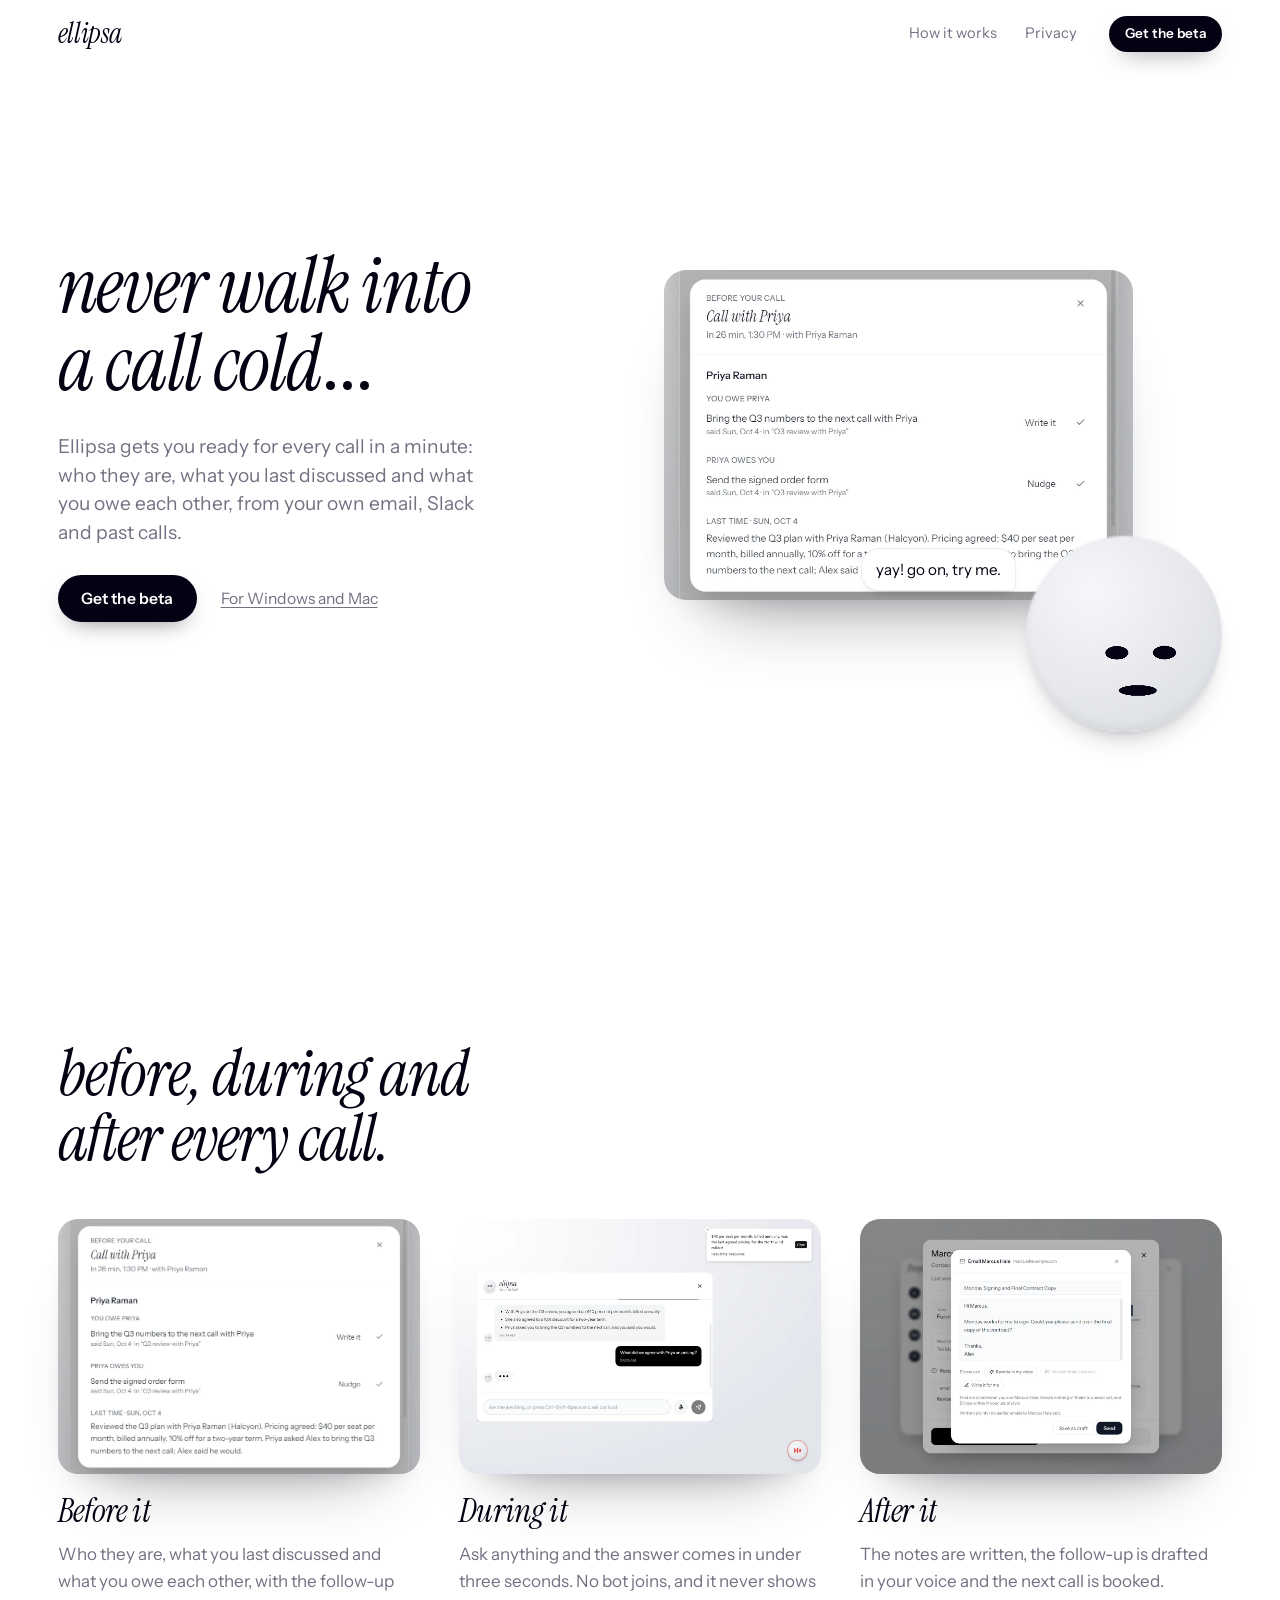
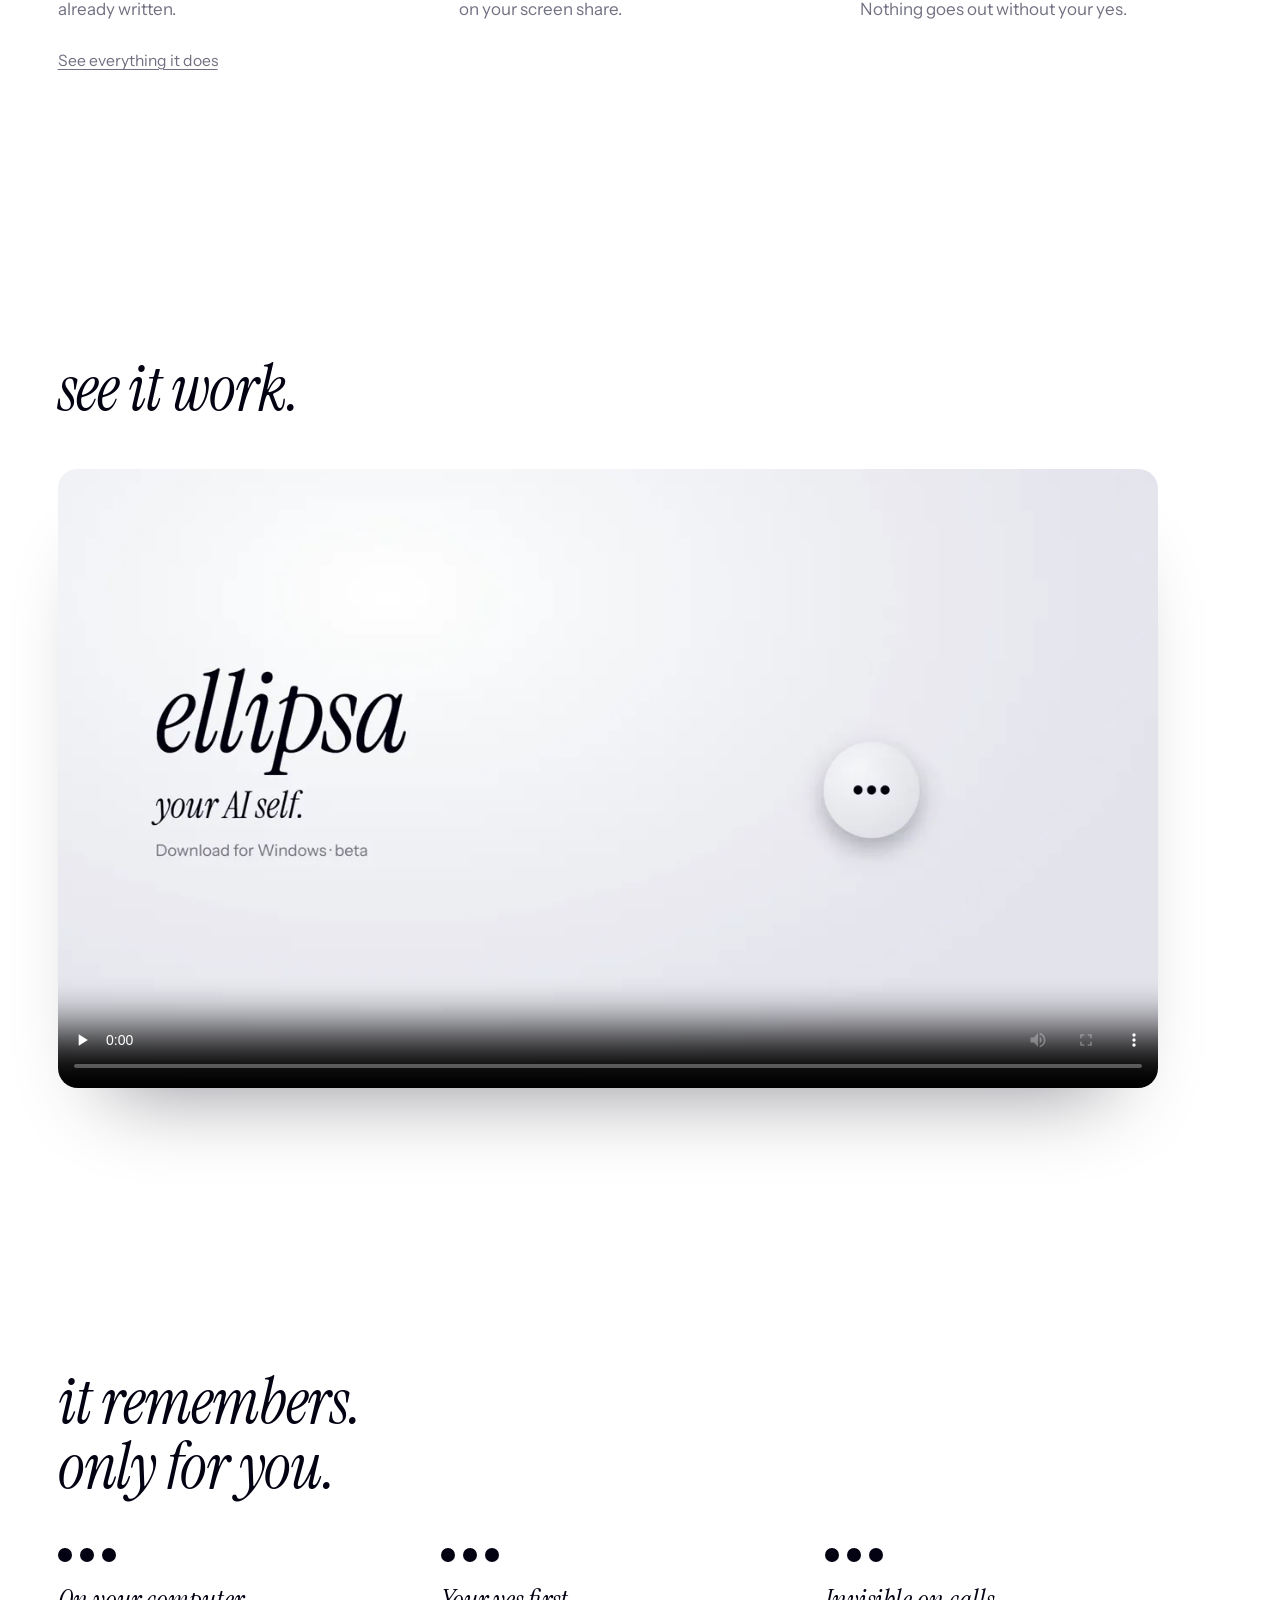
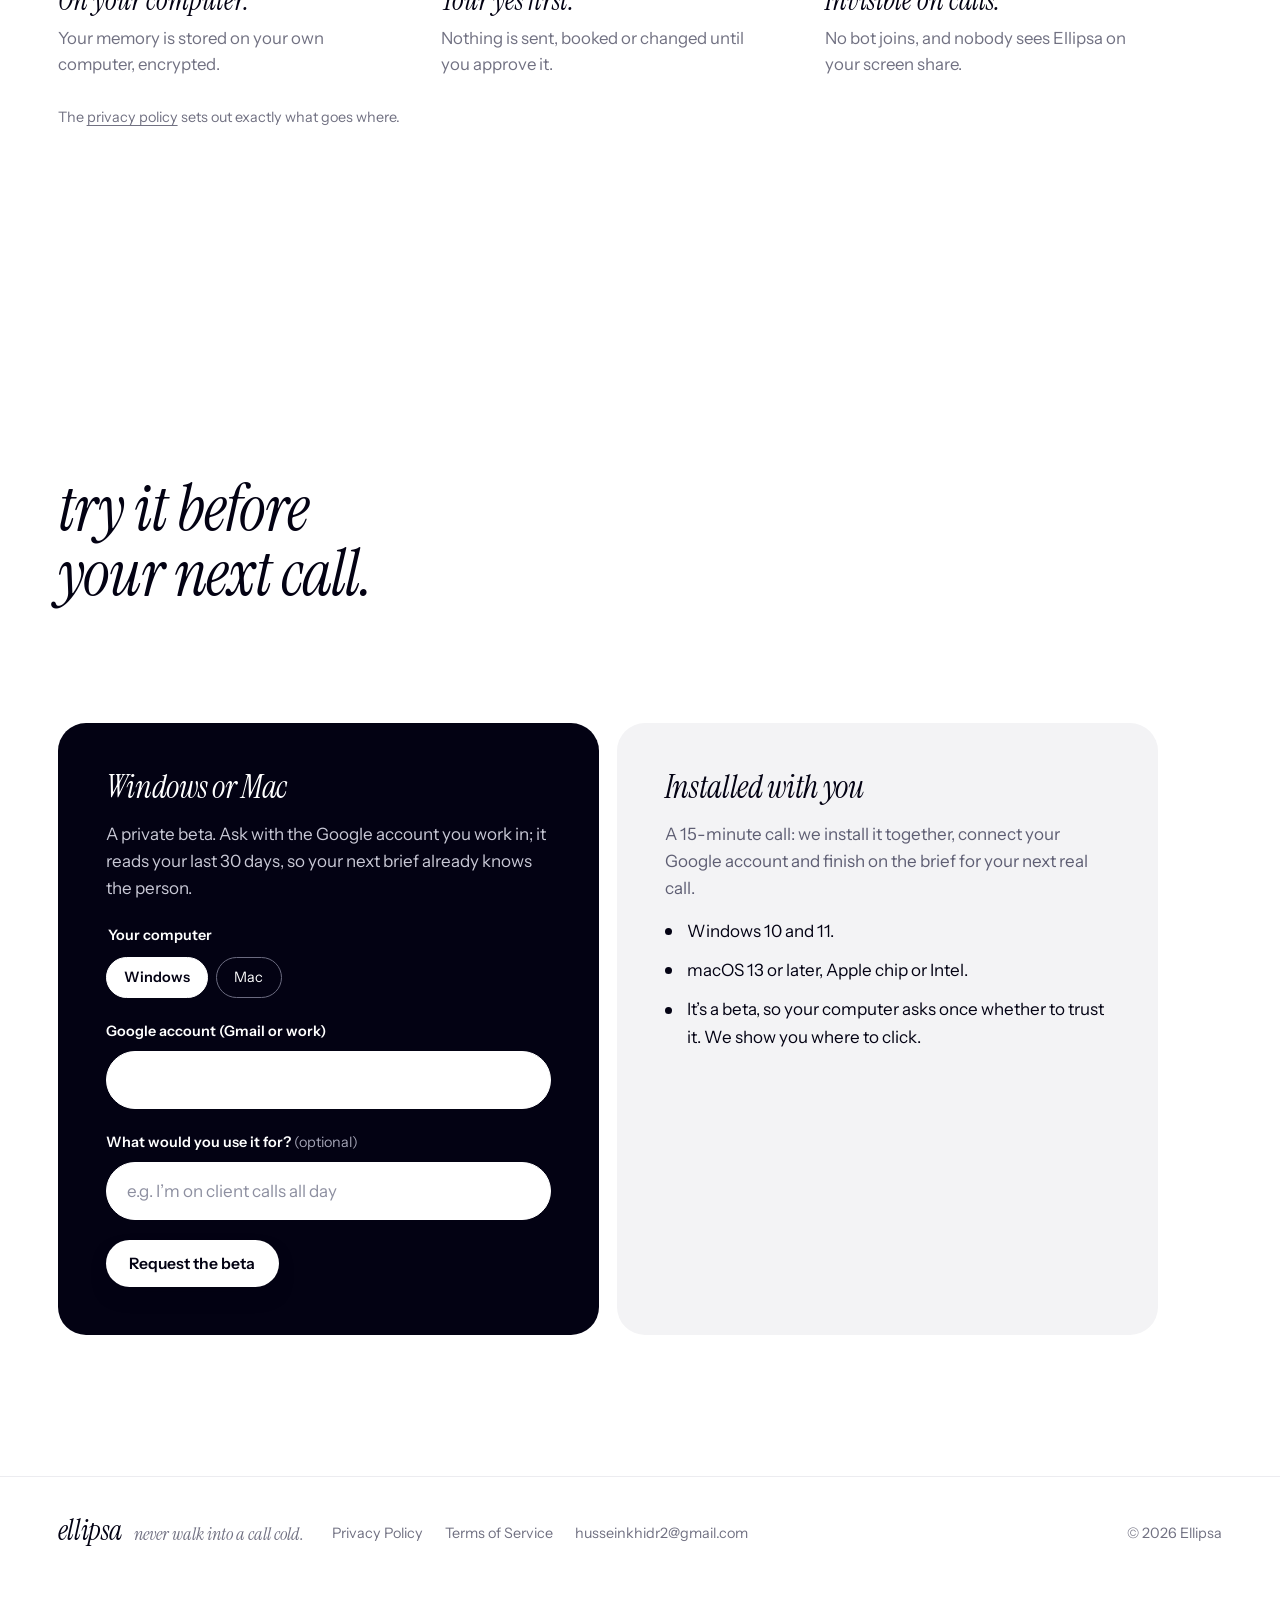
==== commit 18e60cb8: "The Mac beta is open: one request form for Windows or Mac, installed with you on a 15-minute call; t" ====
--- a/index.html
+++ b/index.html
@@ -22,9 +22,8 @@
   <nav aria-label="Sections">
     <a href="how-it-works.html">How it works</a>
     <a href="#privacy">Privacy</a>
-    <a href="#get">Mac waitlist</a>
   </nav>
-  <a class="pill pill-small" href="#get">Get the Windows beta</a>
+  <a class="pill pill-small" href="#get">Get the beta</a>
 </header>
 
 <div class="mascot" aria-hidden="true">
@@ -39,8 +38,8 @@
       <h1>never walk into a call cold<span class="ellipsis" aria-hidden="true"><i></i><i></i><i></i></span><span class="sr">…</span></h1>
       <p class="lede">Ellipsa gets you ready for every call in a minute: who they are, what you last discussed and what you owe each other, from your own email, Slack and past calls.</p>
       <div class="actions">
-        <a class="pill" href="#get">Get the Windows beta</a>
-        <a class="quiet" href="#get">On a Mac? Join the waitlist</a>
+        <a class="pill" href="#get">Get the beta</a>
+        <a class="quiet" href="#get">For Windows and Mac</a>
       </div>
     </div>
     <div class="hero-stage">
@@ -94,28 +93,30 @@
     <div class="get-head"><h2 id="get-title">try it before your next call.</h2><div class="home home-get" aria-hidden="true"></div></div>
     <div class="ways">
       <form id="beta" class="win" novalidate>
-        <h3>Windows 10 and 11</h3>
+        <h3>Windows or Mac</h3>
         <p>A private beta. Ask with the Google account you work in; it reads your last 30 days, so your next brief already knows the person.</p>
+        <fieldset class="choice">
+          <legend>Your computer</legend>
+          <label><input type="radio" name="platform" value="windows" checked><span>Windows</span></label>
+          <label><input type="radio" name="platform" value="mac"><span>Mac</span></label>
+        </fieldset>
         <label for="beta-email">Google account (Gmail or work)</label>
         <input id="beta-email" name="email" type="email" autocomplete="email" required aria-describedby="beta-msg">
         <input class="trap" name="website" tabindex="-1" autocomplete="off" aria-hidden="true">
         <label for="beta-note">What would you use it for? <span class="opt">(optional)</span></label>
         <input id="beta-note" name="note" type="text" maxlength="300" autocomplete="off" placeholder="e.g. I’m on client calls all day">
-        <button class="pill" type="submit">Request the Windows beta</button>
+        <button class="pill" type="submit">Request the beta</button>
         <p id="beta-msg" class="msg" role="status"></p>
-        <p class="fine">Windows may warn that the installer comes from an unknown publisher; it’s safe to run.</p>
       </form>
-      <form id="mac" class="mac" novalidate>
-        <h3>macOS</h3>
-        <p>The Mac app is next. We’ll write once, when it’s ready.</p>
-        <label for="email">Email</label>
-        <div class="row">
-          <input id="email" name="email" type="email" autocomplete="email" required aria-describedby="mac-msg">
-          <input class="trap" name="website" tabindex="-1" autocomplete="off" aria-hidden="true">
-          <button class="pill" type="submit">Join the Mac waitlist</button>
-        </div>
-        <p id="mac-msg" class="msg" role="status"></p>
-      </form>
+      <div class="setup">
+        <h3>Installed with you</h3>
+        <p>A 15-minute call: we install it together, connect your Google account and finish on the brief for your next real call.</p>
+        <ul>
+          <li>Windows 10 and 11.</li>
+          <li>macOS 13 or later, Apple chip or Intel.</li>
+          <li>It’s a beta, so your computer asks once whether to trust it. We show you where to click.</li>
+        </ul>
+      </div>
     </div>
   </section>
 
--- a/site.css
+++ b/site.css
@@ -246,7 +246,18 @@
 .win .msg:empty { display: none; }
 .win .msg.ok { color: #86EFAC; }
 .win .msg.err { color: #FCA5A5; }
-.mac { background: var(--g100); }
+.mac, .setup { background: var(--g100); }
+.setup > p { color: #5E5E73; max-width: 40ch; }
+.setup ul { list-style: none; padding: 0; margin: 0; display: grid; gap: 12px; max-width: 40ch; }
+.setup li { position: relative; padding-left: 1.3em; }
+.setup li::before { content: ""; position: absolute; left: 0; top: 0.6em; width: 7px; height: 7px; border-radius: 50%; background: var(--ink); }
+.choice { border: 0; padding: 0; margin: 6px 0 0; display: flex; flex-wrap: wrap; gap: 8px; }
+.choice legend { font-size: 0.9rem; font-weight: 600; margin-bottom: 10px; color: #fff; }
+.win .choice label { margin: 0; font-weight: 400; }
+.choice input { position: absolute; opacity: 0; width: 1px; height: 1px; }
+.choice span { display: inline-block; padding: 0.55em 1.2em; border-radius: 999px; border: 1px solid #6B6B80; color: #fff; cursor: pointer; transition: background 160ms ease, color 160ms ease; }
+.choice input:checked + span { background: #fff; color: var(--ink); border-color: #fff; font-weight: 600; }
+.choice input:focus-visible + span { outline: 2px solid #fff; outline-offset: 2px; }
 .mac > p:not(.msg) { color: #5E5E73; max-width: 40ch; }
 .mac label { font-size: 0.9rem; font-weight: 600; margin-top: 6px; }
 .mac .row { display: flex; gap: 8px; width: 100%; flex-wrap: wrap; }
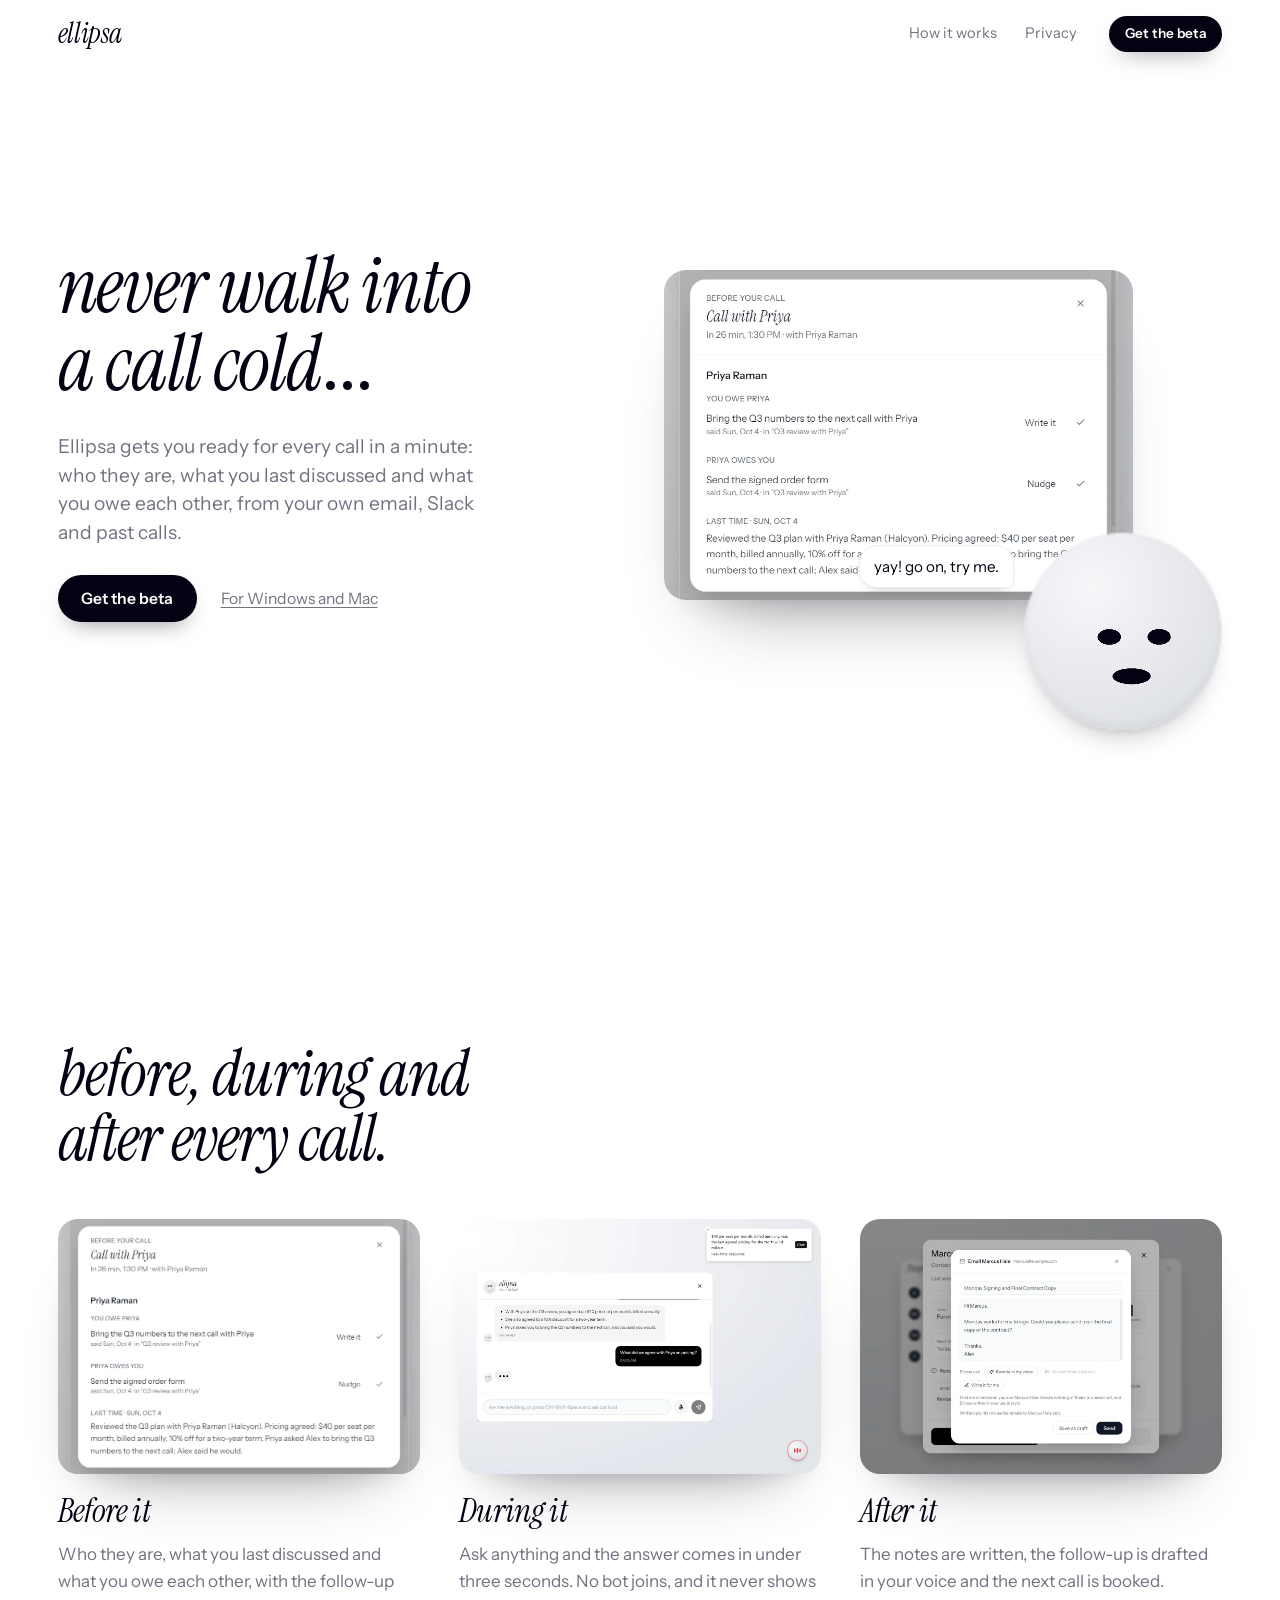
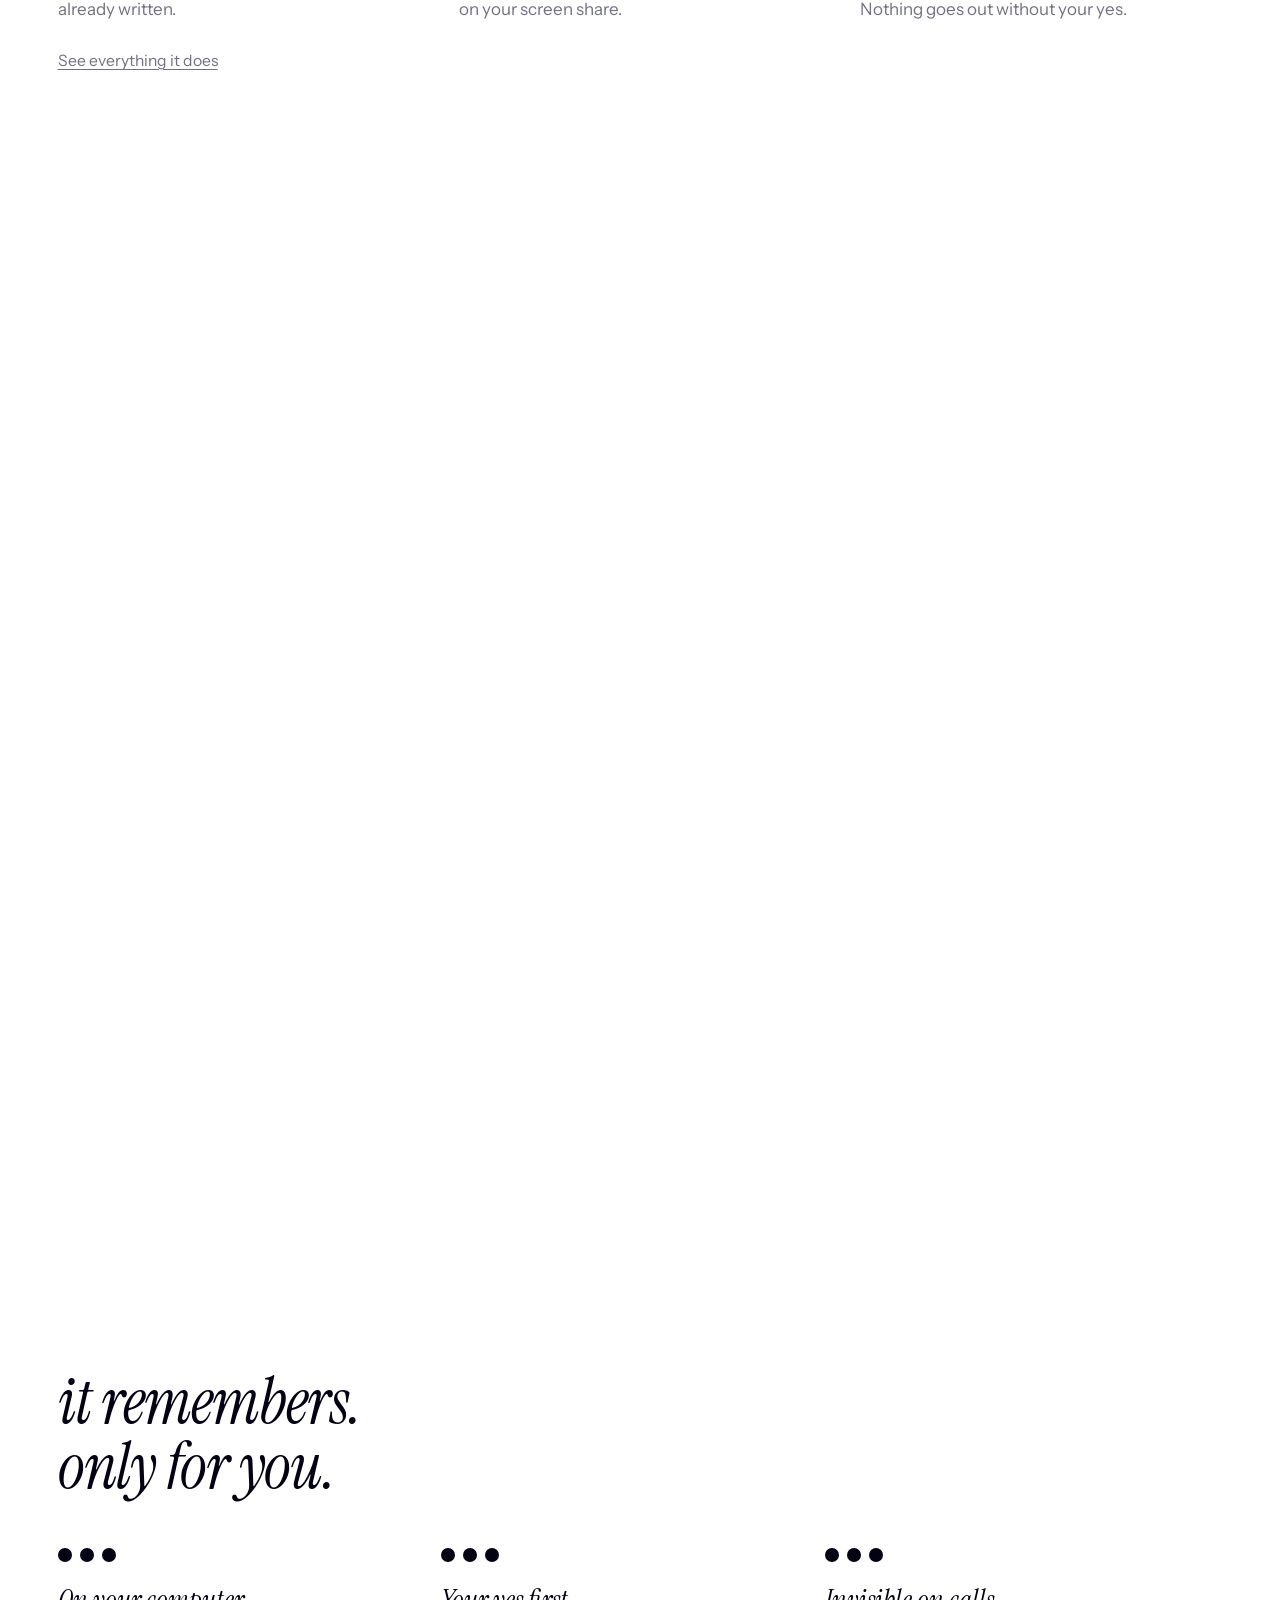
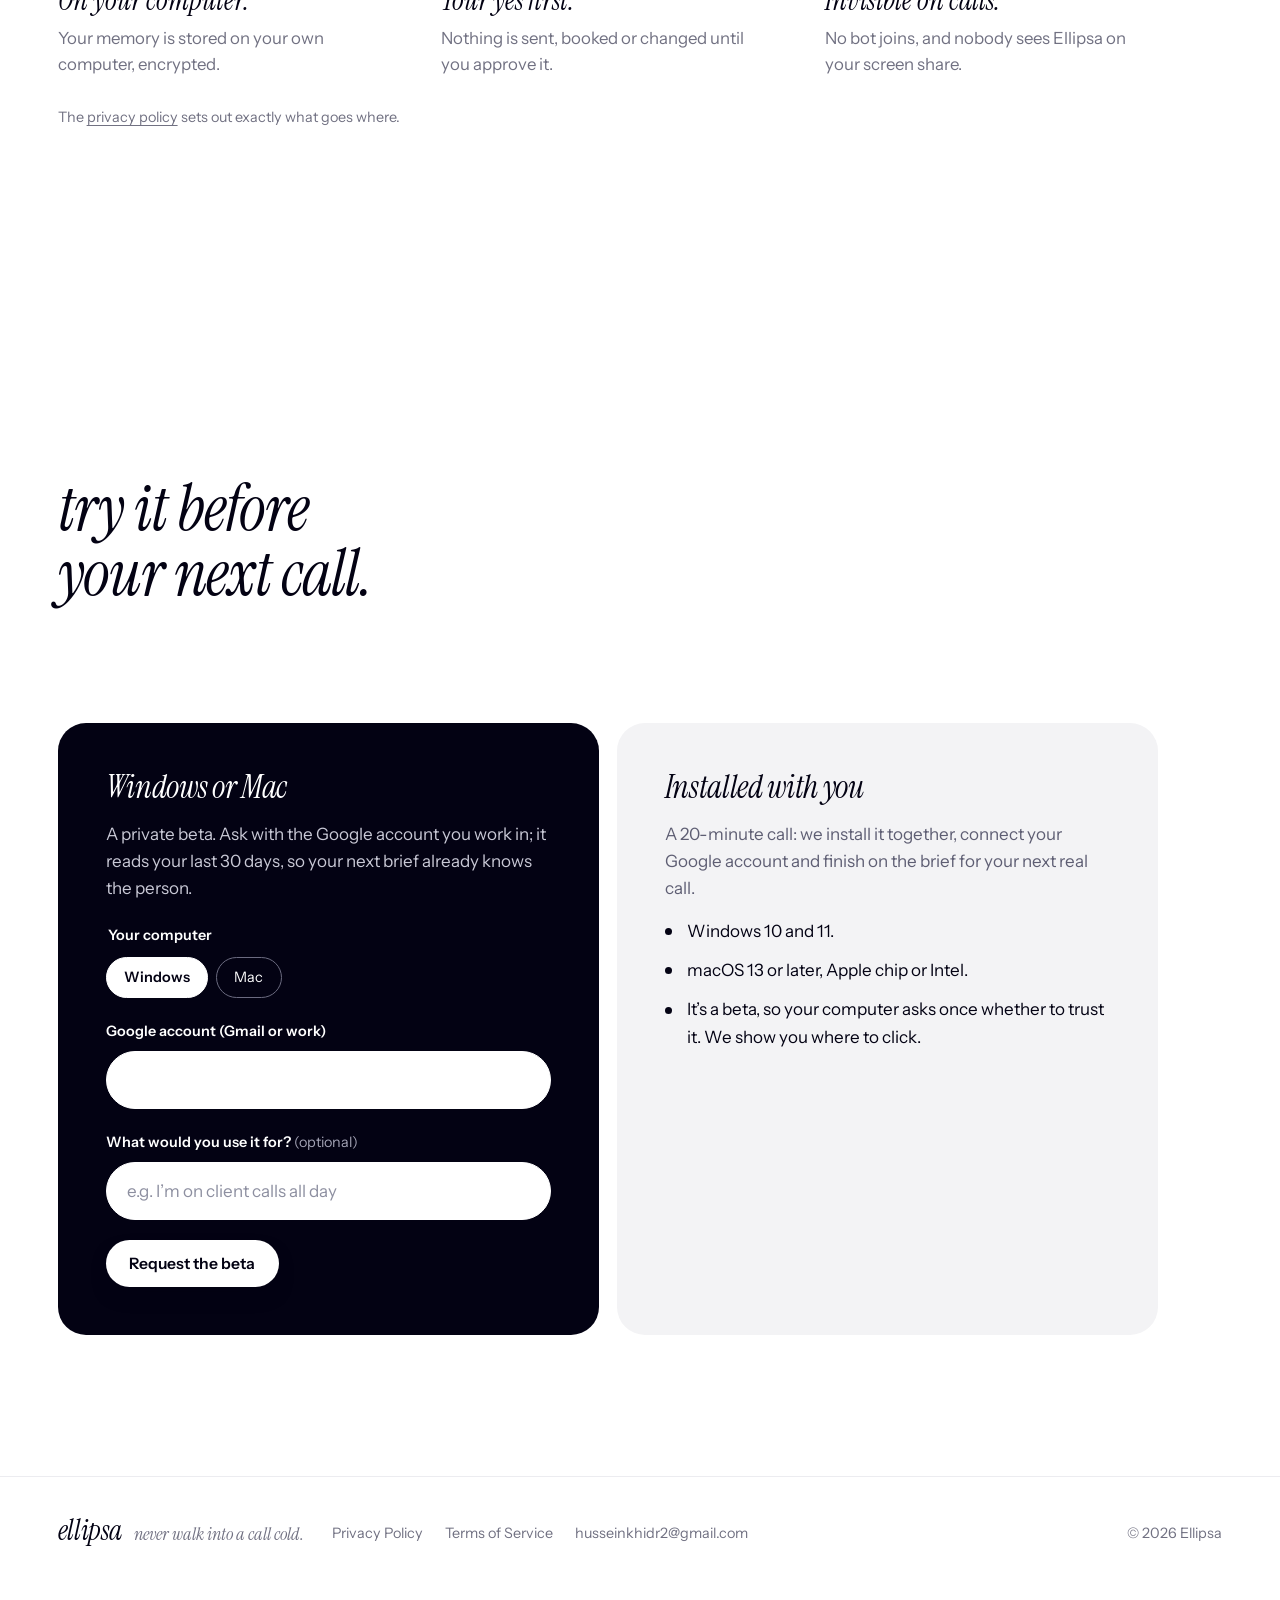
==== commit cd145791: "The install call is 20 minutes, as the outreach says Co-Authored-By: Claude Opus 5.5 <noreply@anthro" ====
--- a/index.html
+++ b/index.html
@@ -110,7 +110,7 @@
       </form>
       <div class="setup">
         <h3>Installed with you</h3>
-        <p>A 15-minute call: we install it together, connect your Google account and finish on the brief for your next real call.</p>
+        <p>A 20-minute call: we install it together, connect your Google account and finish on the brief for your next real call.</p>
         <ul>
           <li>Windows 10 and 11.</li>
           <li>macOS 13 or later, Apple chip or Intel.</li>
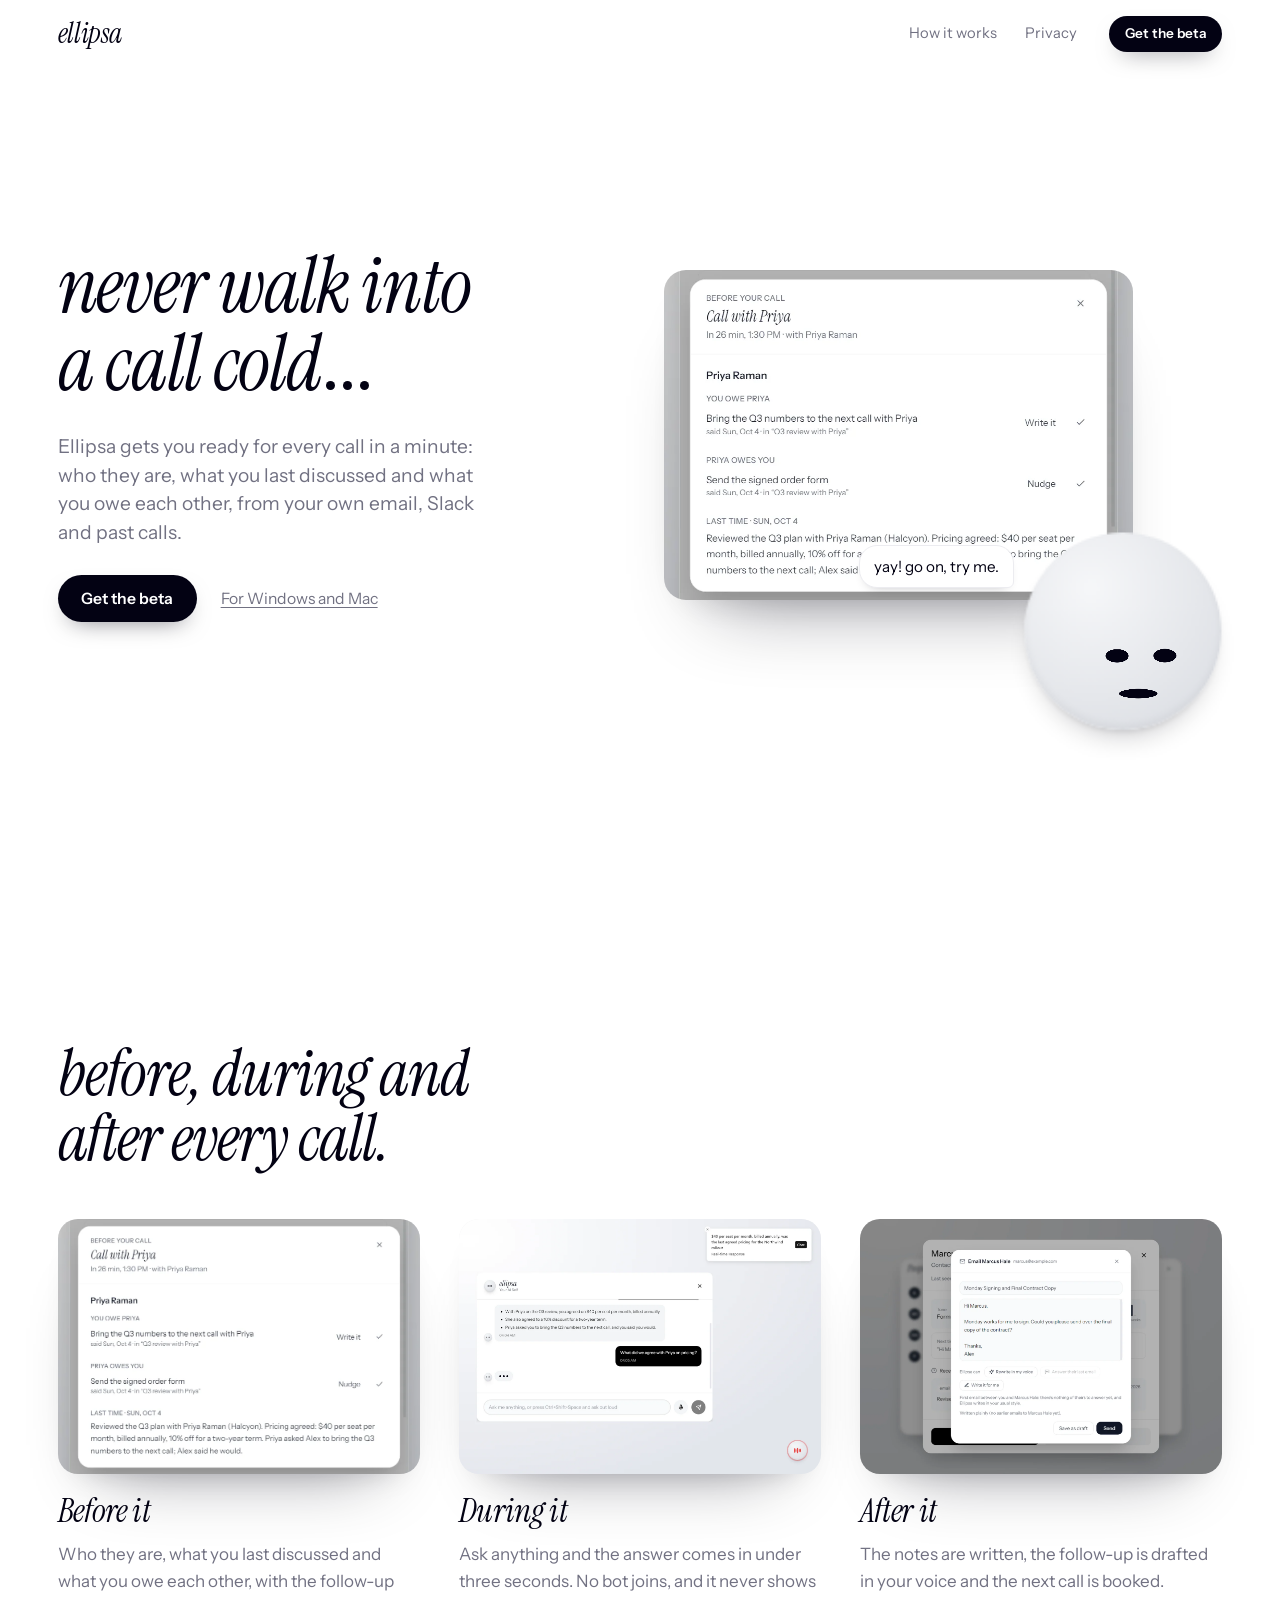
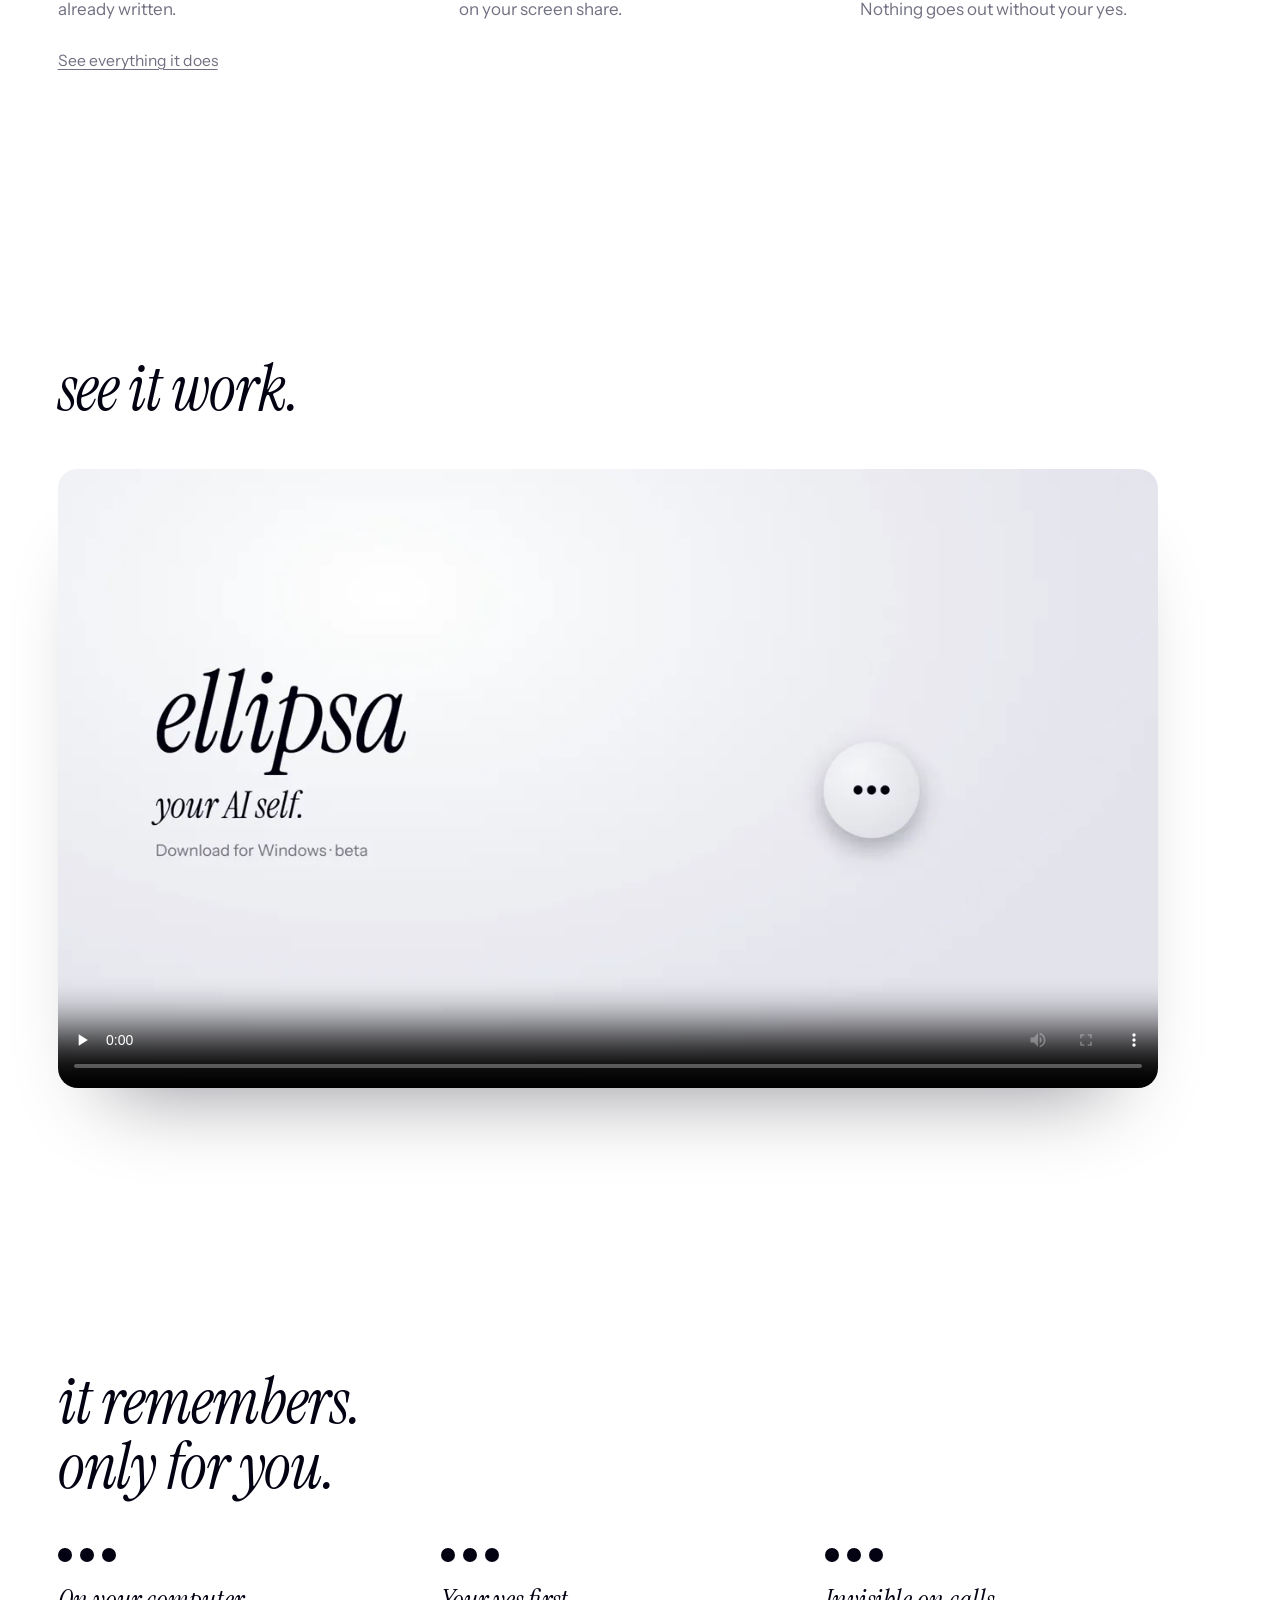
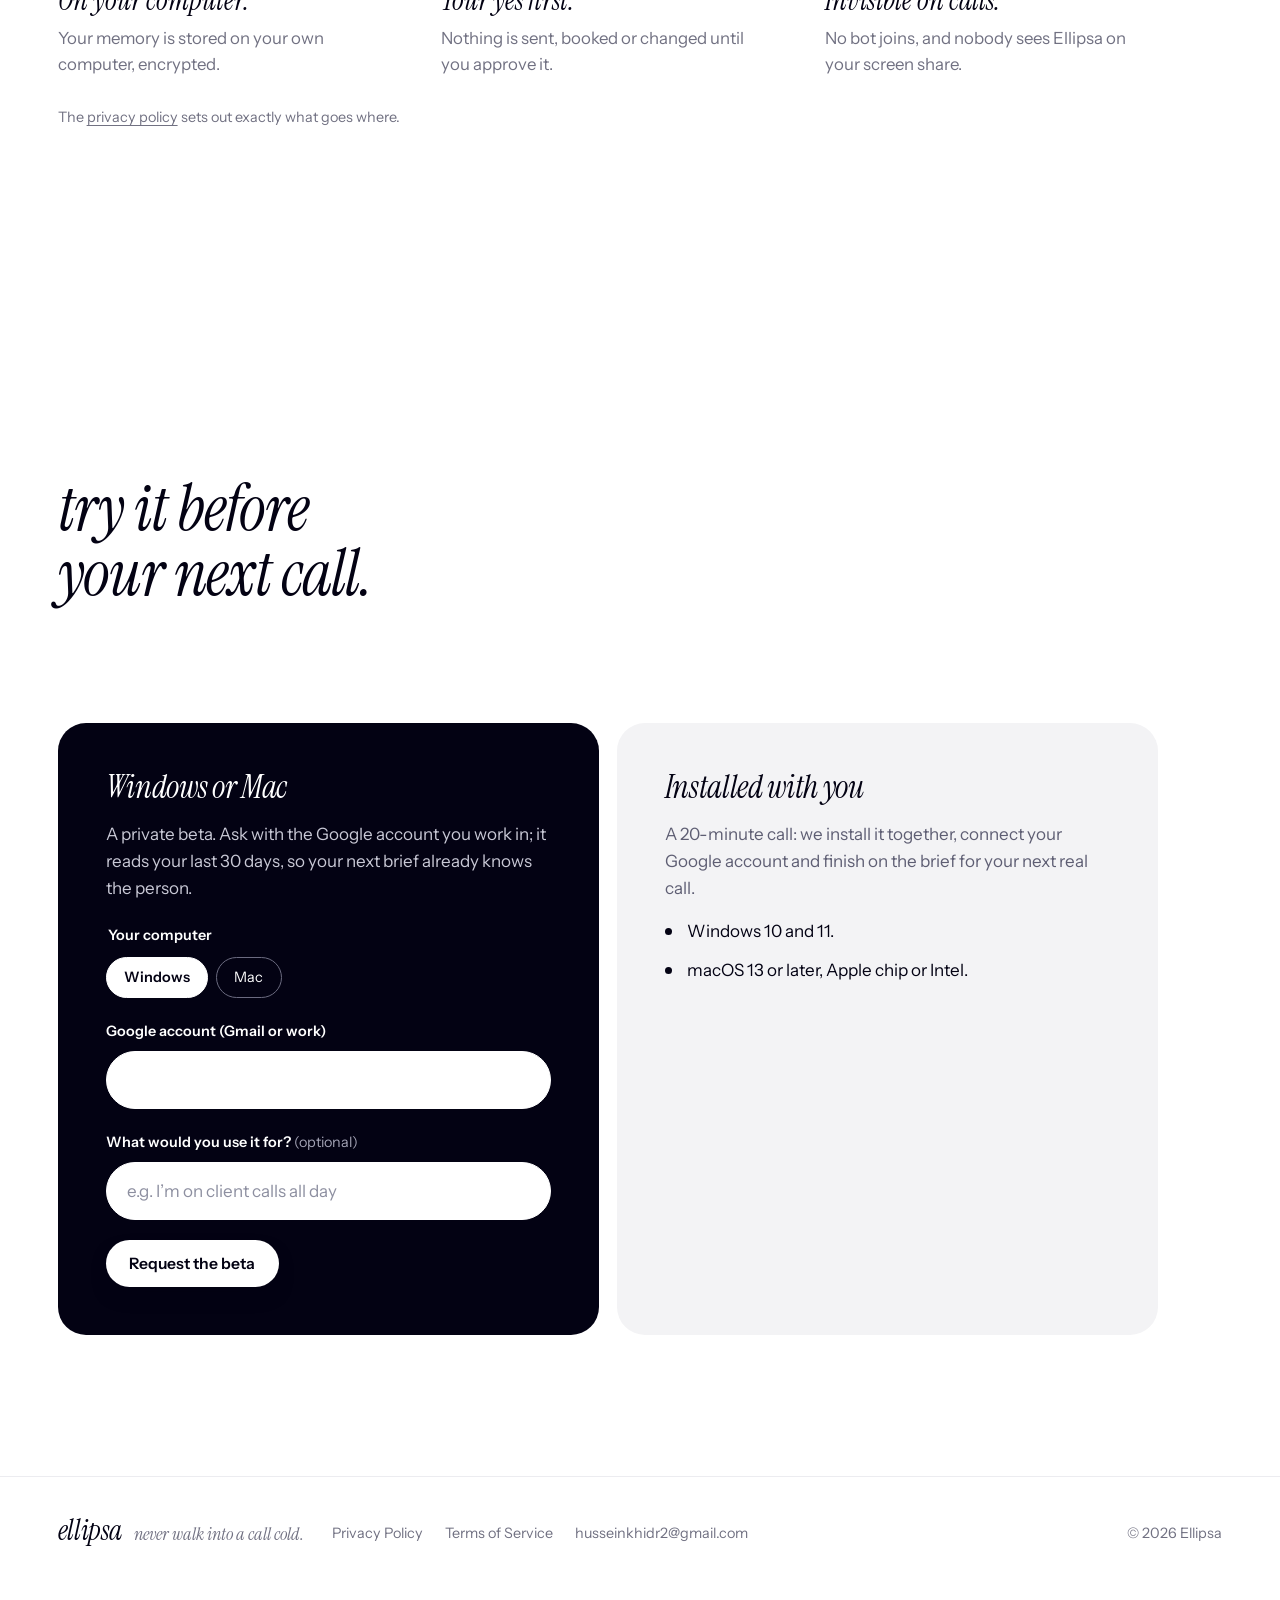
==== commit ab646cdc: "Installed with you: no trust warning on the page (it's explained on the call) Co-Authored-By: Claude" ====
--- a/index.html
+++ b/index.html
@@ -114,7 +114,6 @@
         <ul>
           <li>Windows 10 and 11.</li>
           <li>macOS 13 or later, Apple chip or Intel.</li>
-          <li>It’s a beta, so your computer asks once whether to trust it. We show you where to click.</li>
         </ul>
       </div>
     </div>
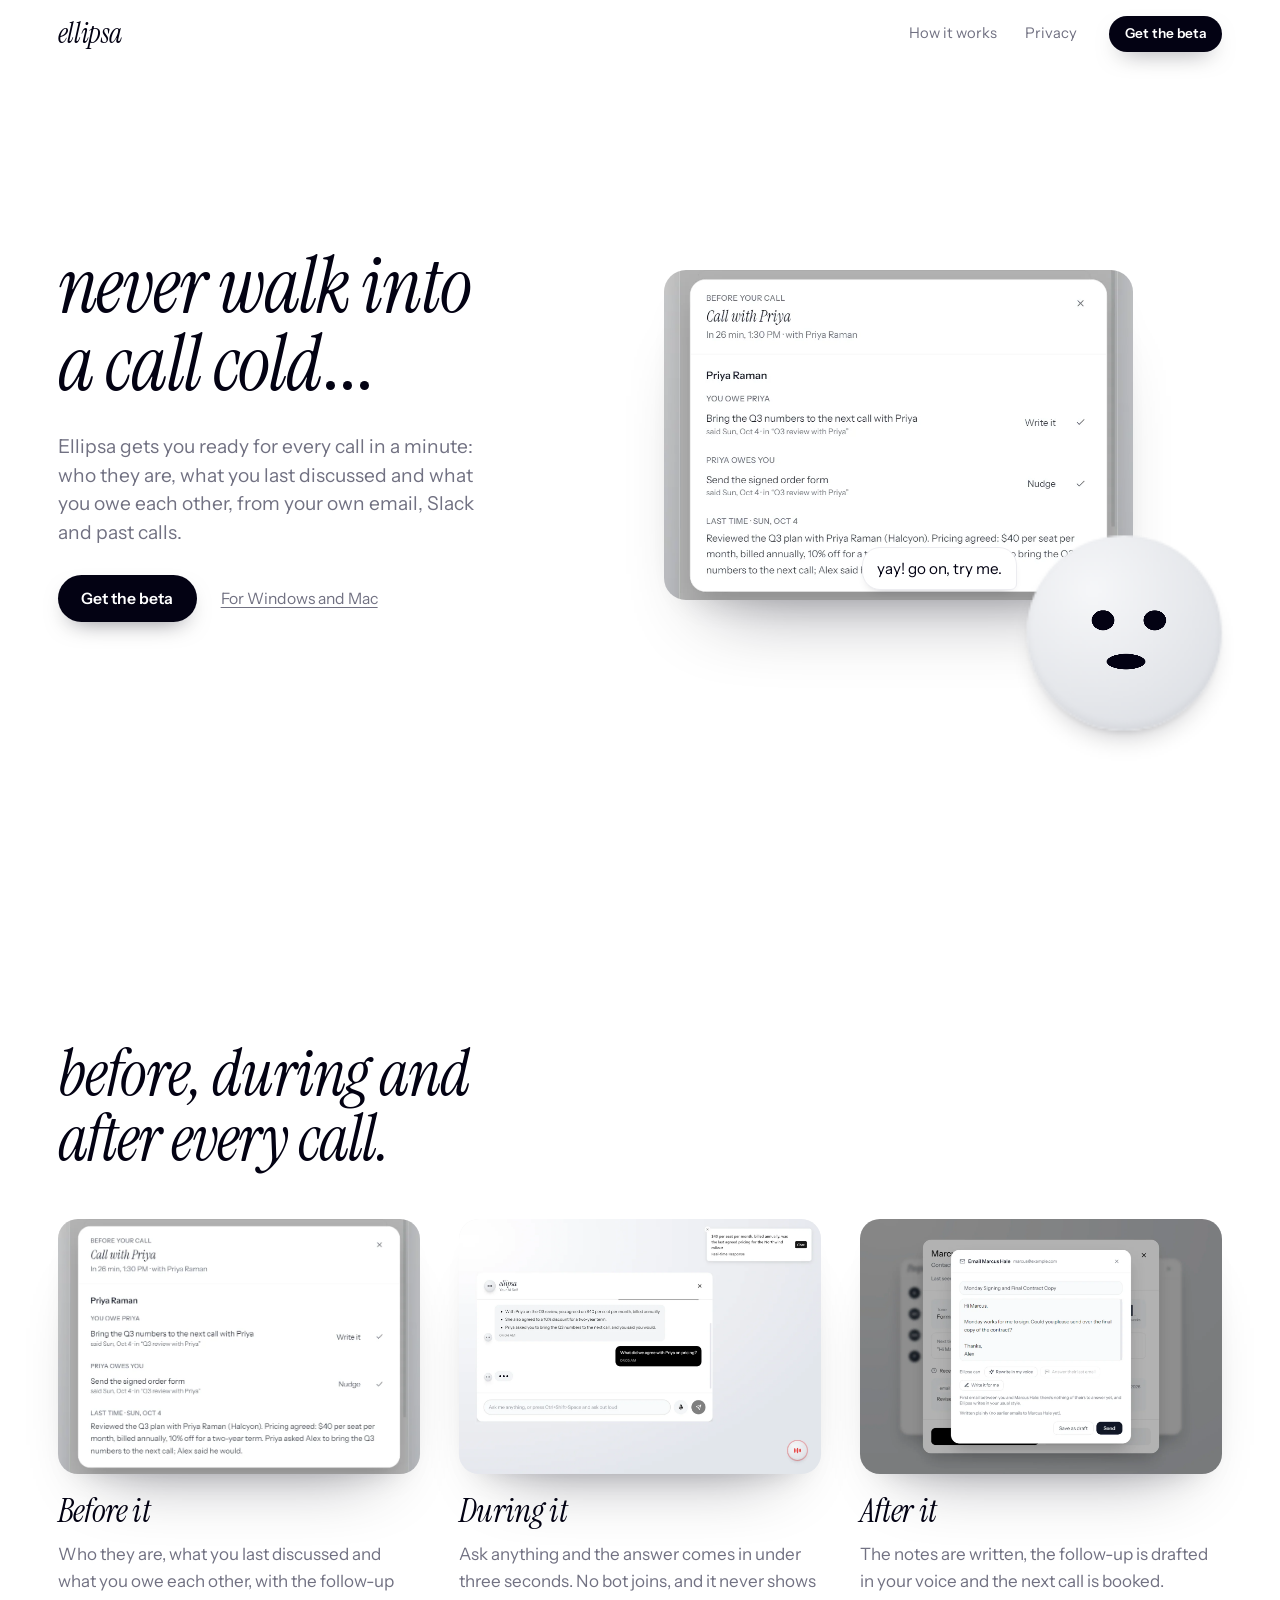
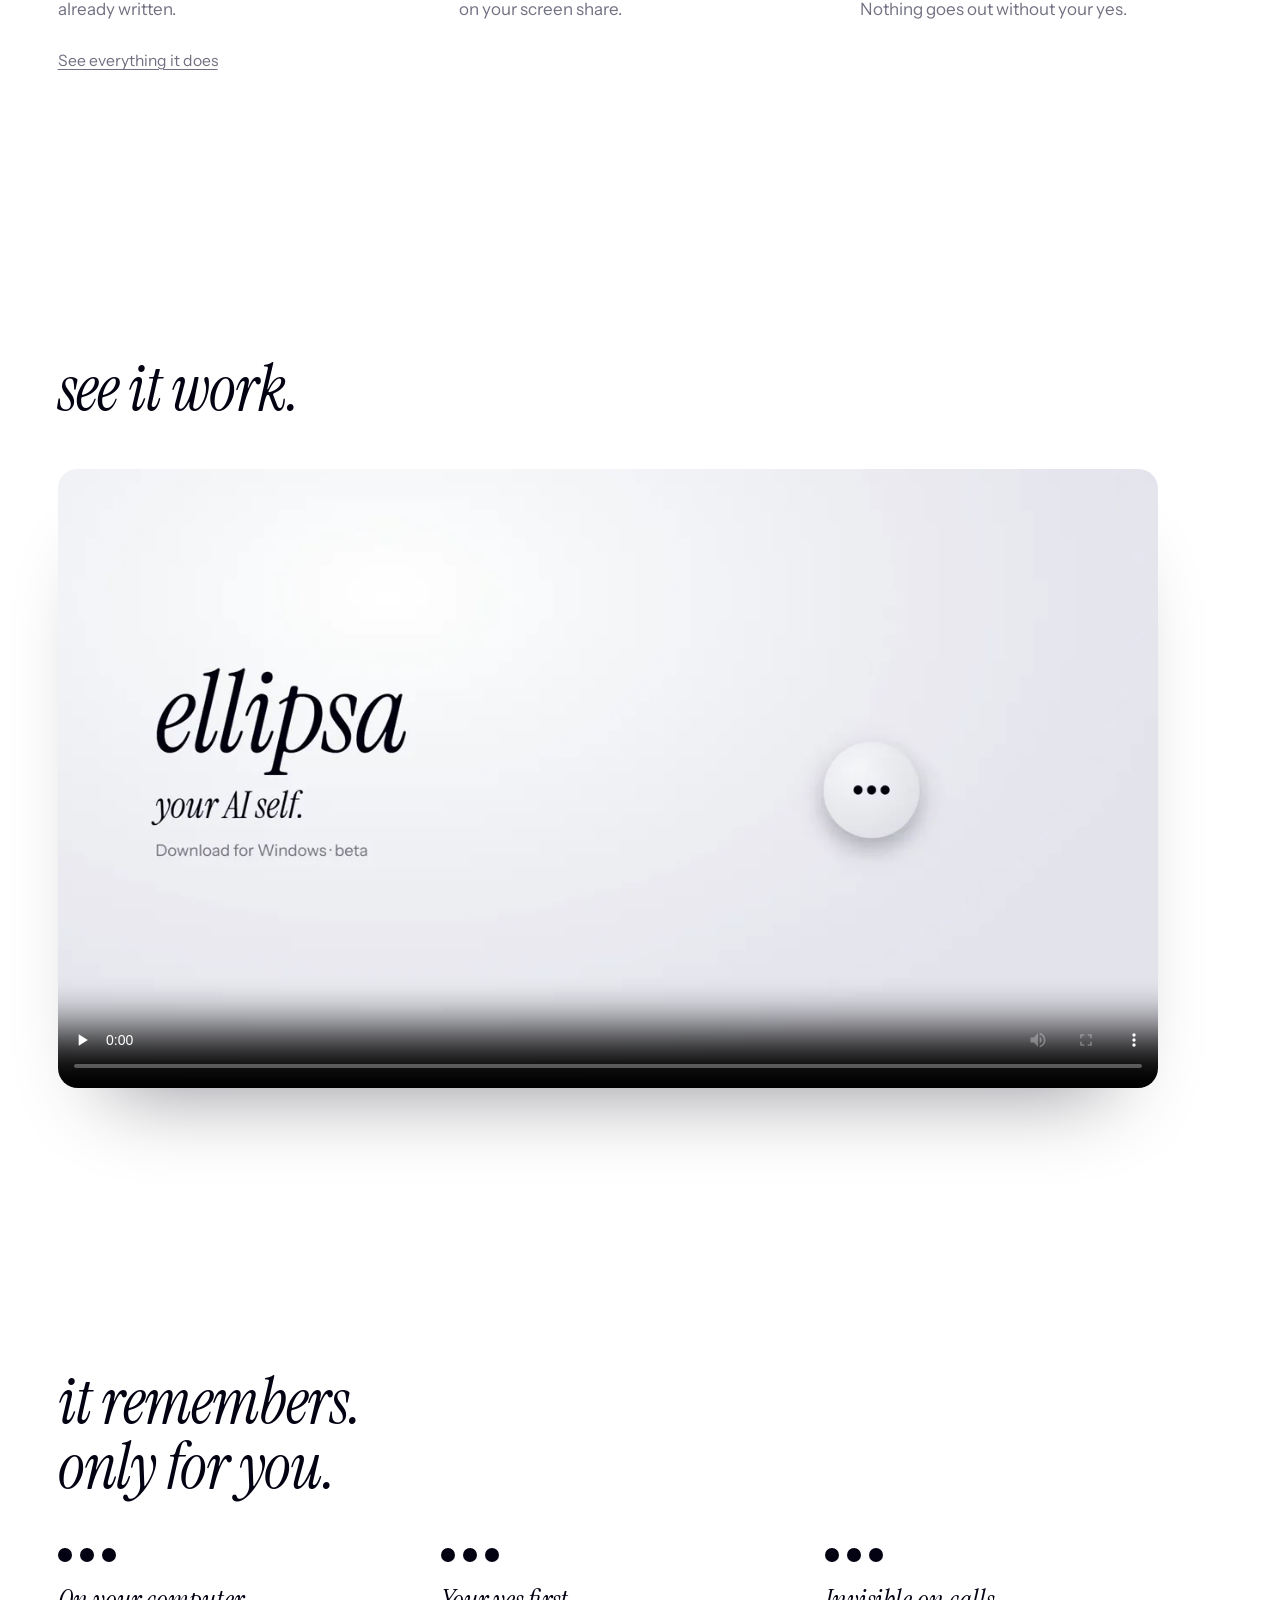
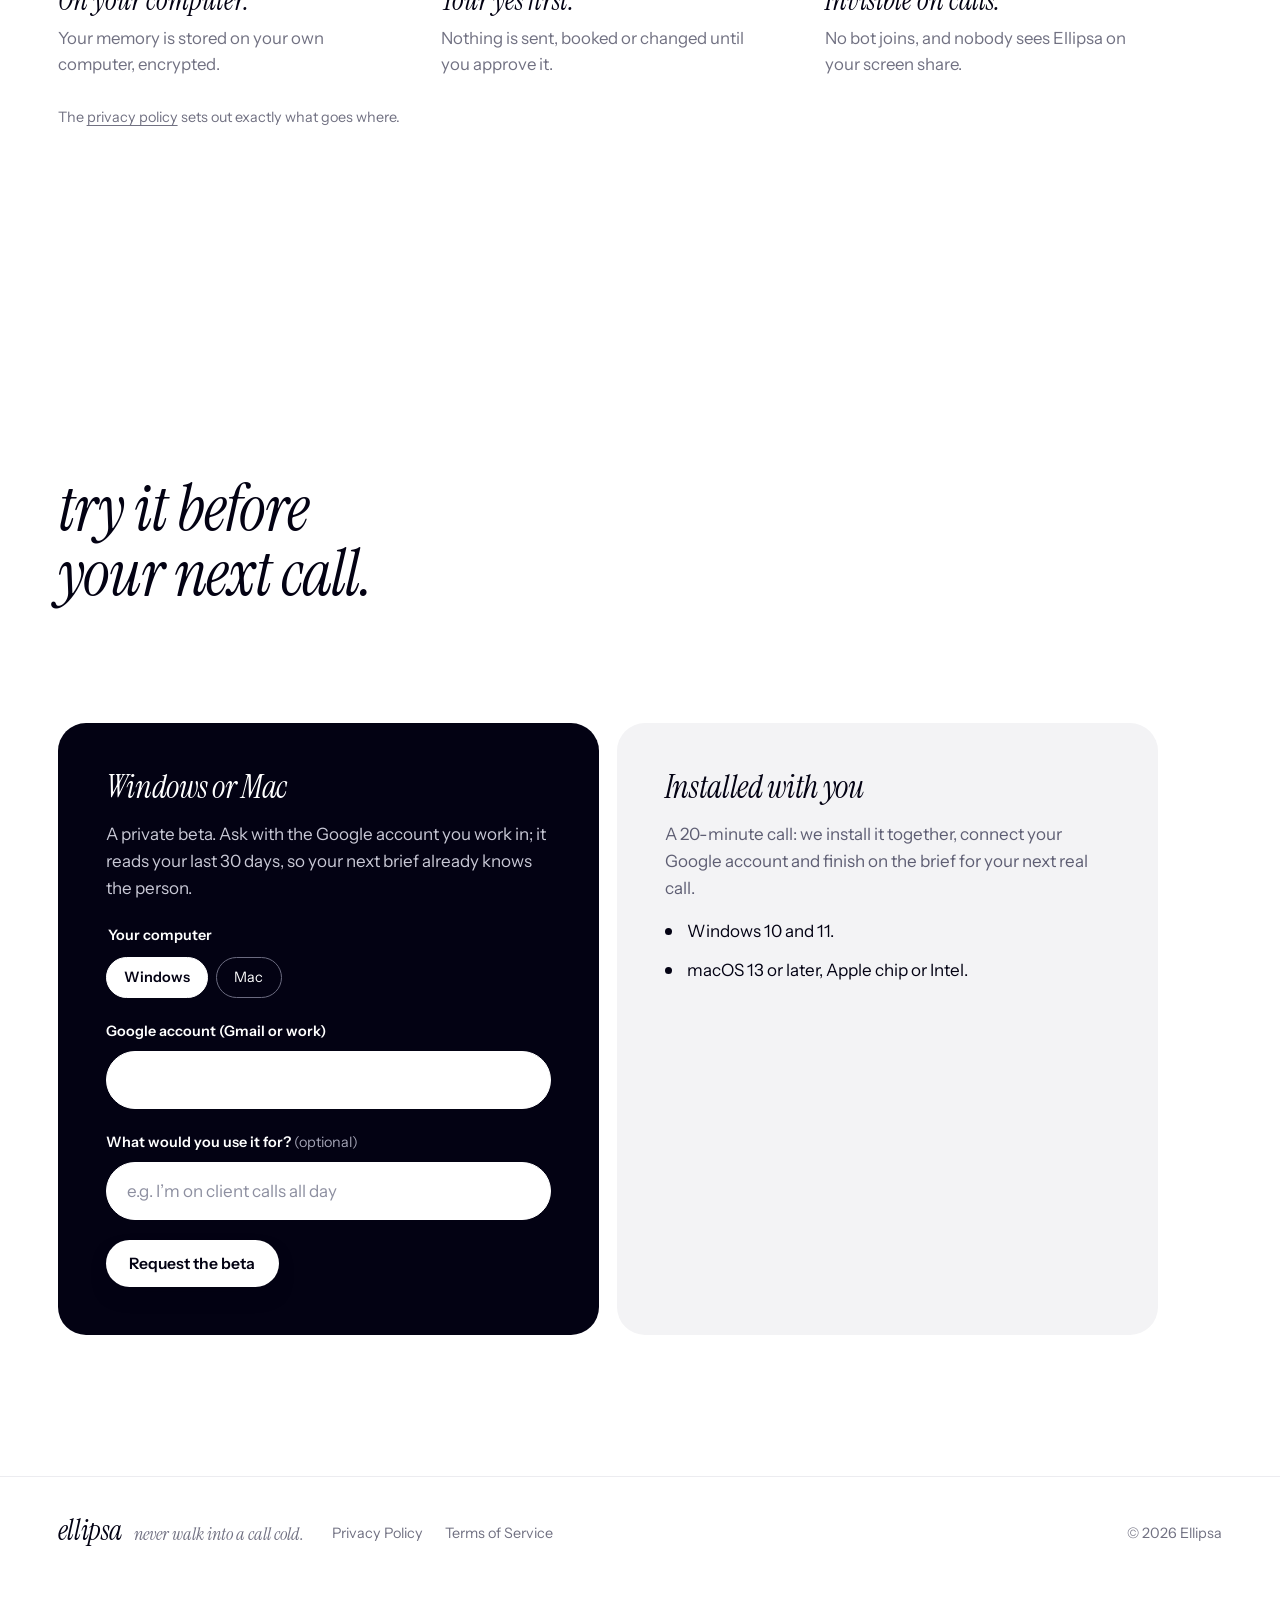
==== commit 903ff0ed: "On screens wider than 1440px the page is centred, so the hero's text and brief sit together; no emai" ====
--- a/index.html
+++ b/index.html
@@ -121,7 +121,7 @@
 
   <footer class="foot">
     <p class="foot-brand"><a class="wordmark" href="./">ellipsa</a> <span class="foot-tag">never walk into a call cold.</span></p>
-    <nav aria-label="Legal"><a href="privacy.html">Privacy Policy</a><a href="terms.html">Terms of Service</a><a href="mailto:husseinkhidr2@gmail.com">husseinkhidr2@gmail.com</a></nav>
+    <nav aria-label="Legal"><a href="privacy.html">Privacy Policy</a><a href="terms.html">Terms of Service</a></nav>
     <p class="fine">© 2026 Ellipsa</p>
   </footer>
 </main>
--- a/site.css
+++ b/site.css
@@ -13,7 +13,8 @@
   --blue: #2563EB;
   --bounce: cubic-bezier(0.34, 1.56, 0.64, 1);
   --ease-out: cubic-bezier(0.23, 1, 0.32, 1);
-  --pad: clamp(16px, 4.5vw, 64px);
+  /* The side gutter, and on screens wider than 1440px the room either side of a centred page */
+  --pad: max(clamp(16px, 4.5vw, 64px), calc((100vw - 1440px) / 2 + 64px));
 }
 
 * { box-sizing: border-box; }
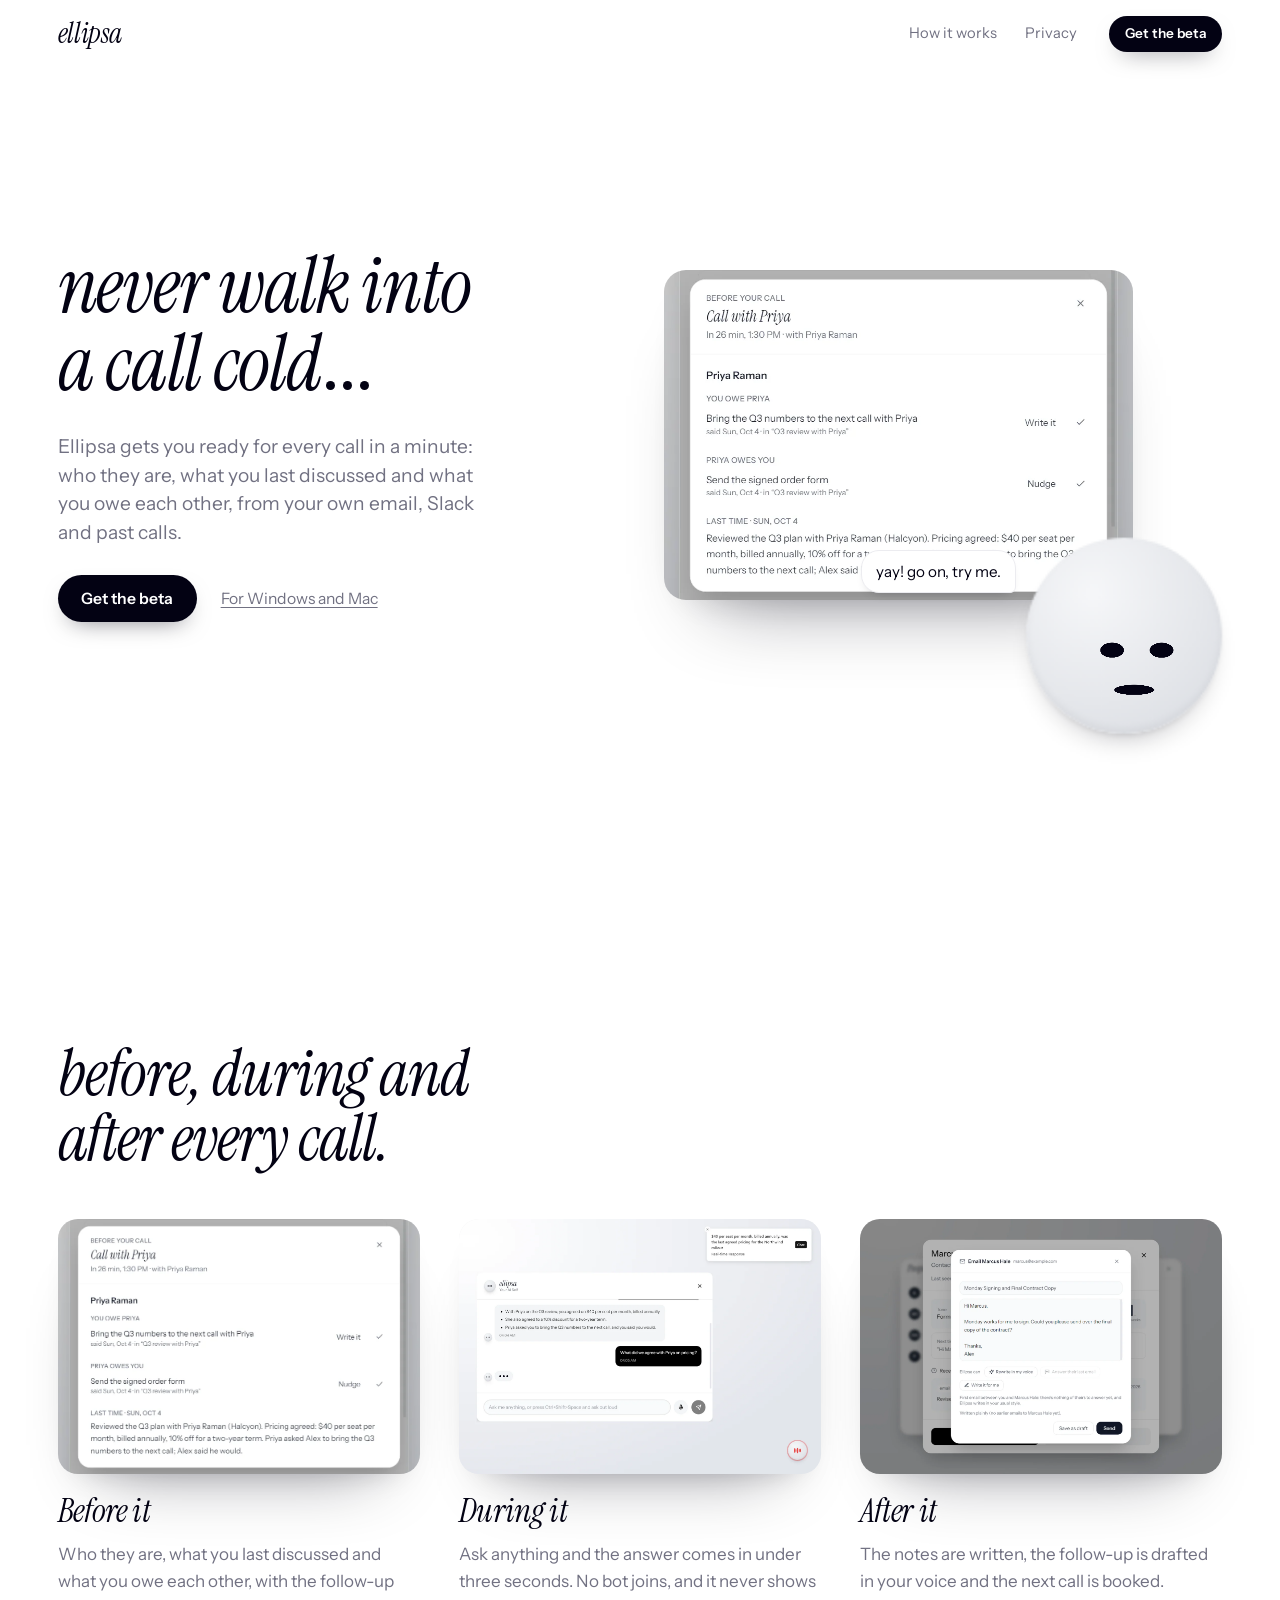
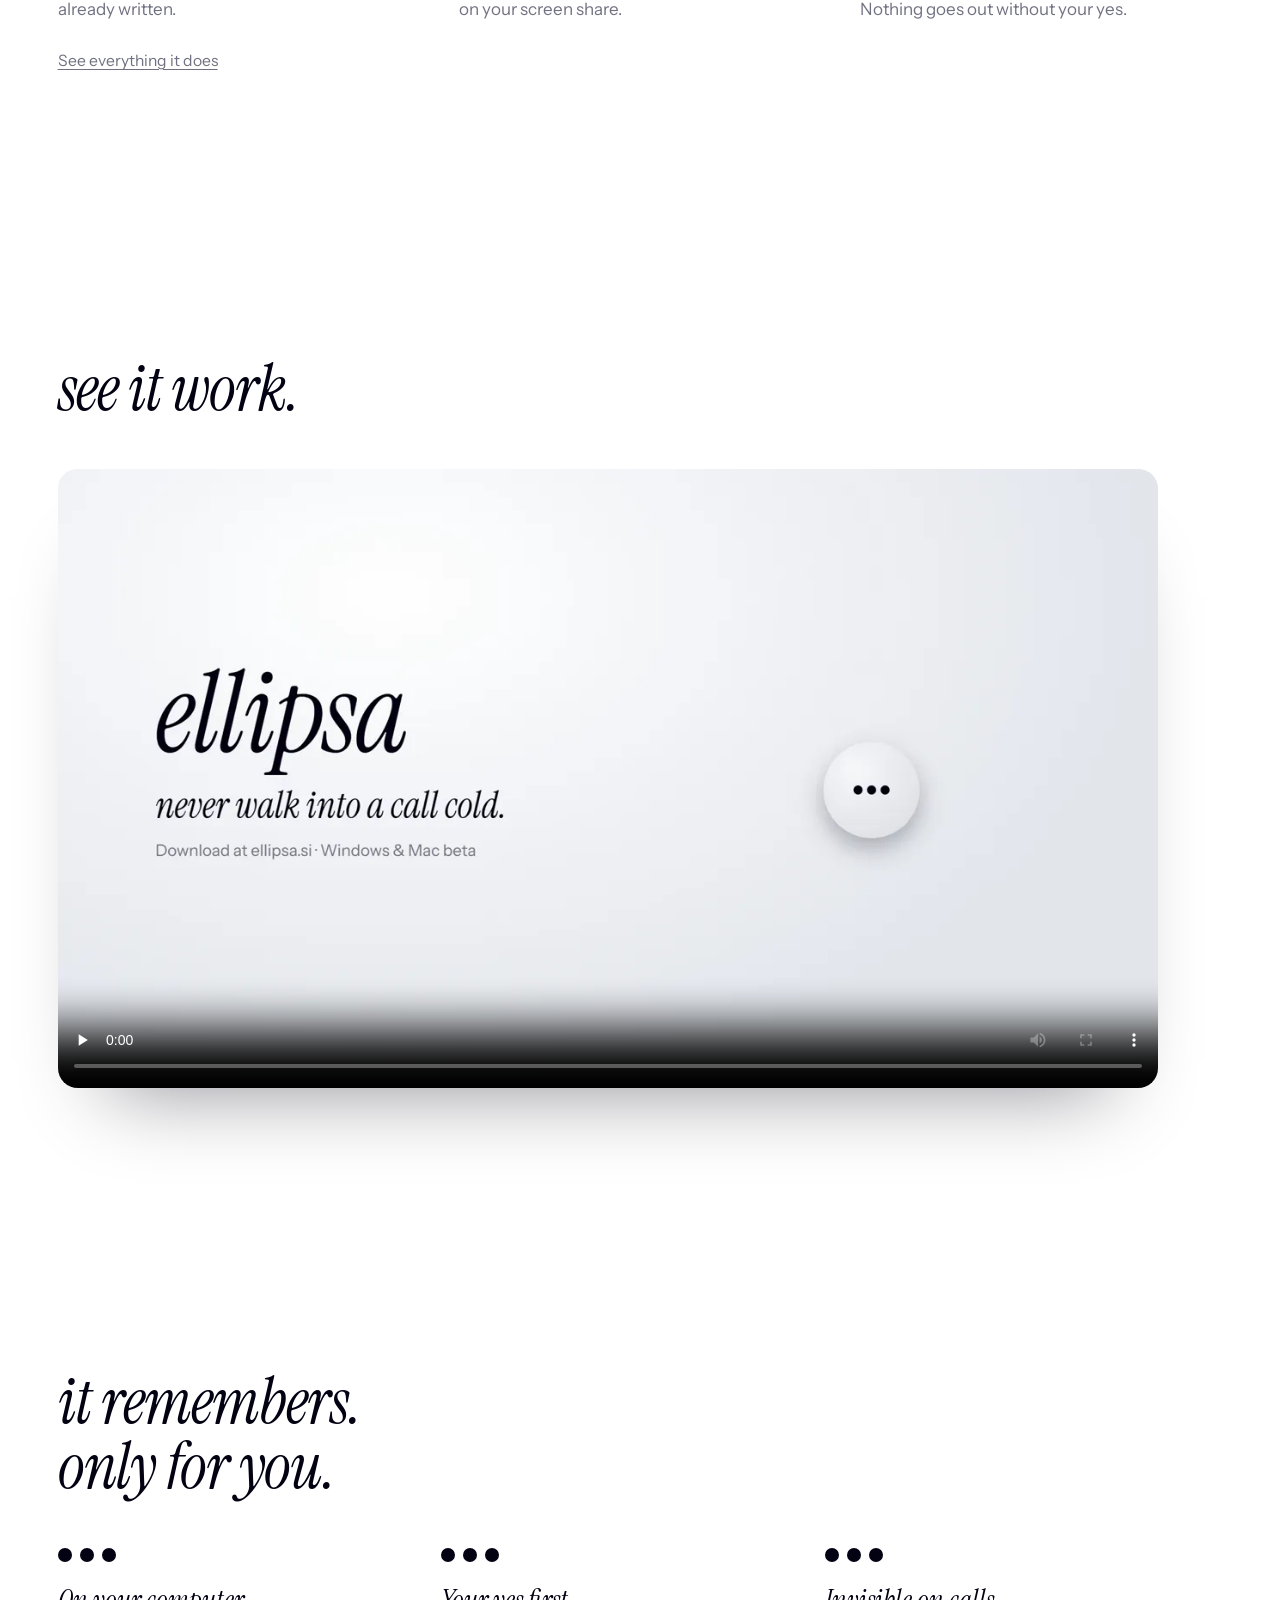
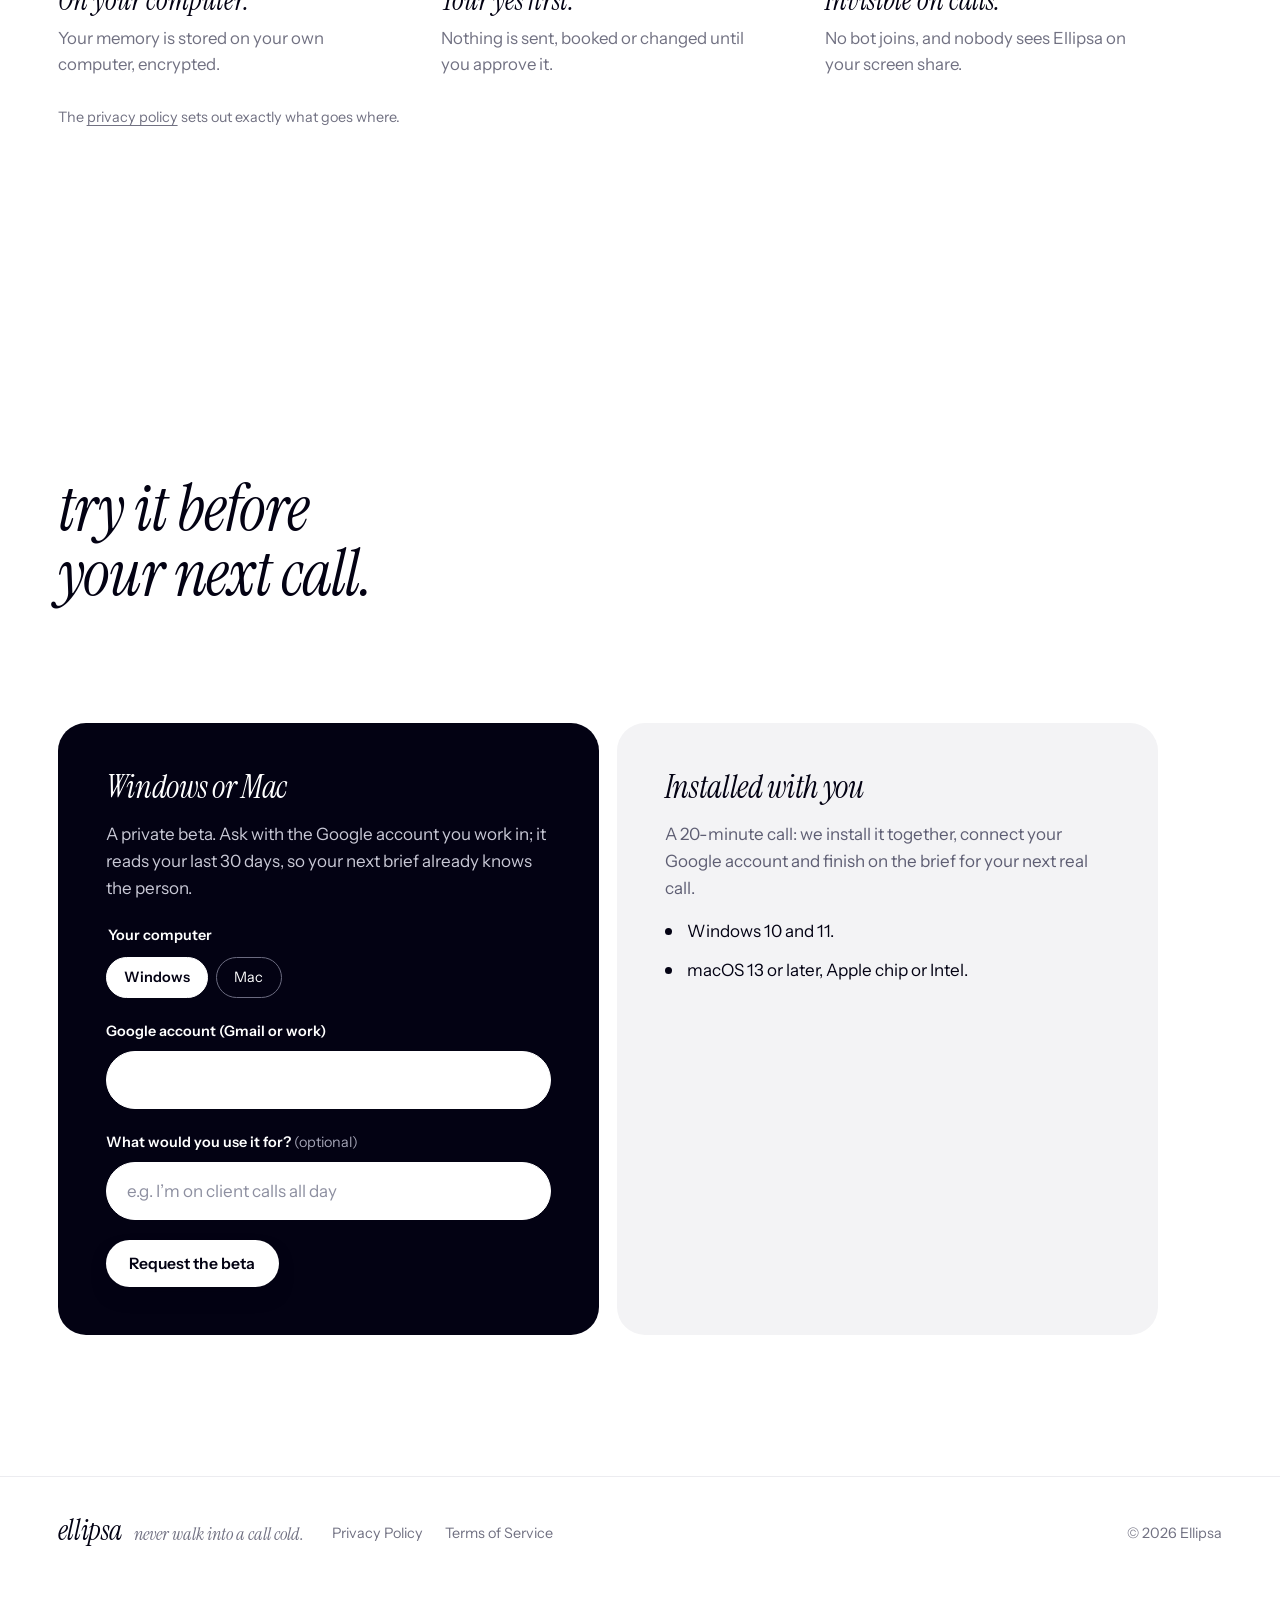
==== commit d2ca175a: "The film on the homepage ends on "never walk into a call cold." and says Windows & Mac beta Co-Autho" ====
--- a/index.html
+++ b/index.html
@@ -75,7 +75,7 @@
   <section class="video" data-mode="face" aria-labelledby="video-title">
     <h2 id="video-title">see it work.</h2>
     <div class="player">
-      <video src="shots/launch-film-ai-self.mp4" poster="shots/poster-ai-self.webp" controls playsinline preload="none" width="1280" height="720"></video>
+      <video src="shots/launch-film.mp4" poster="shots/poster.webp" controls playsinline preload="none" width="1280" height="720"></video>
     </div>
   </section>
 
